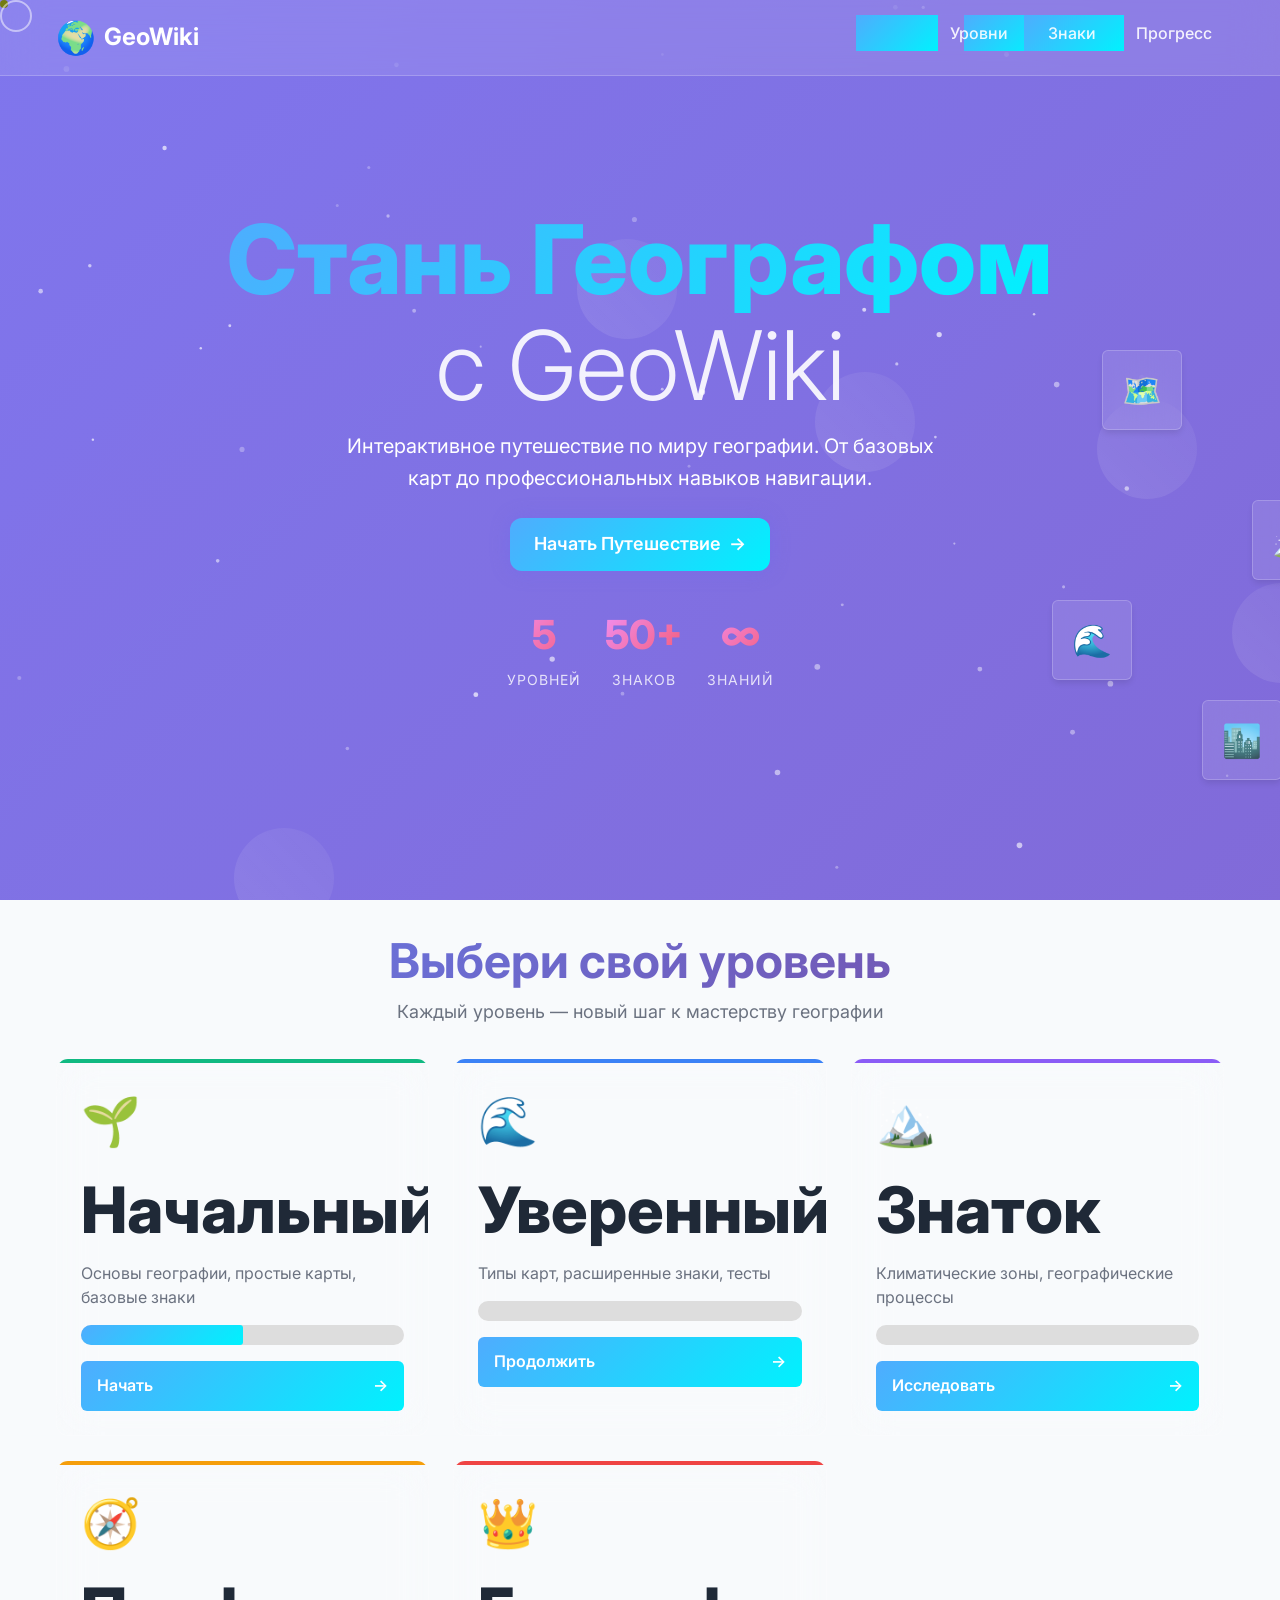
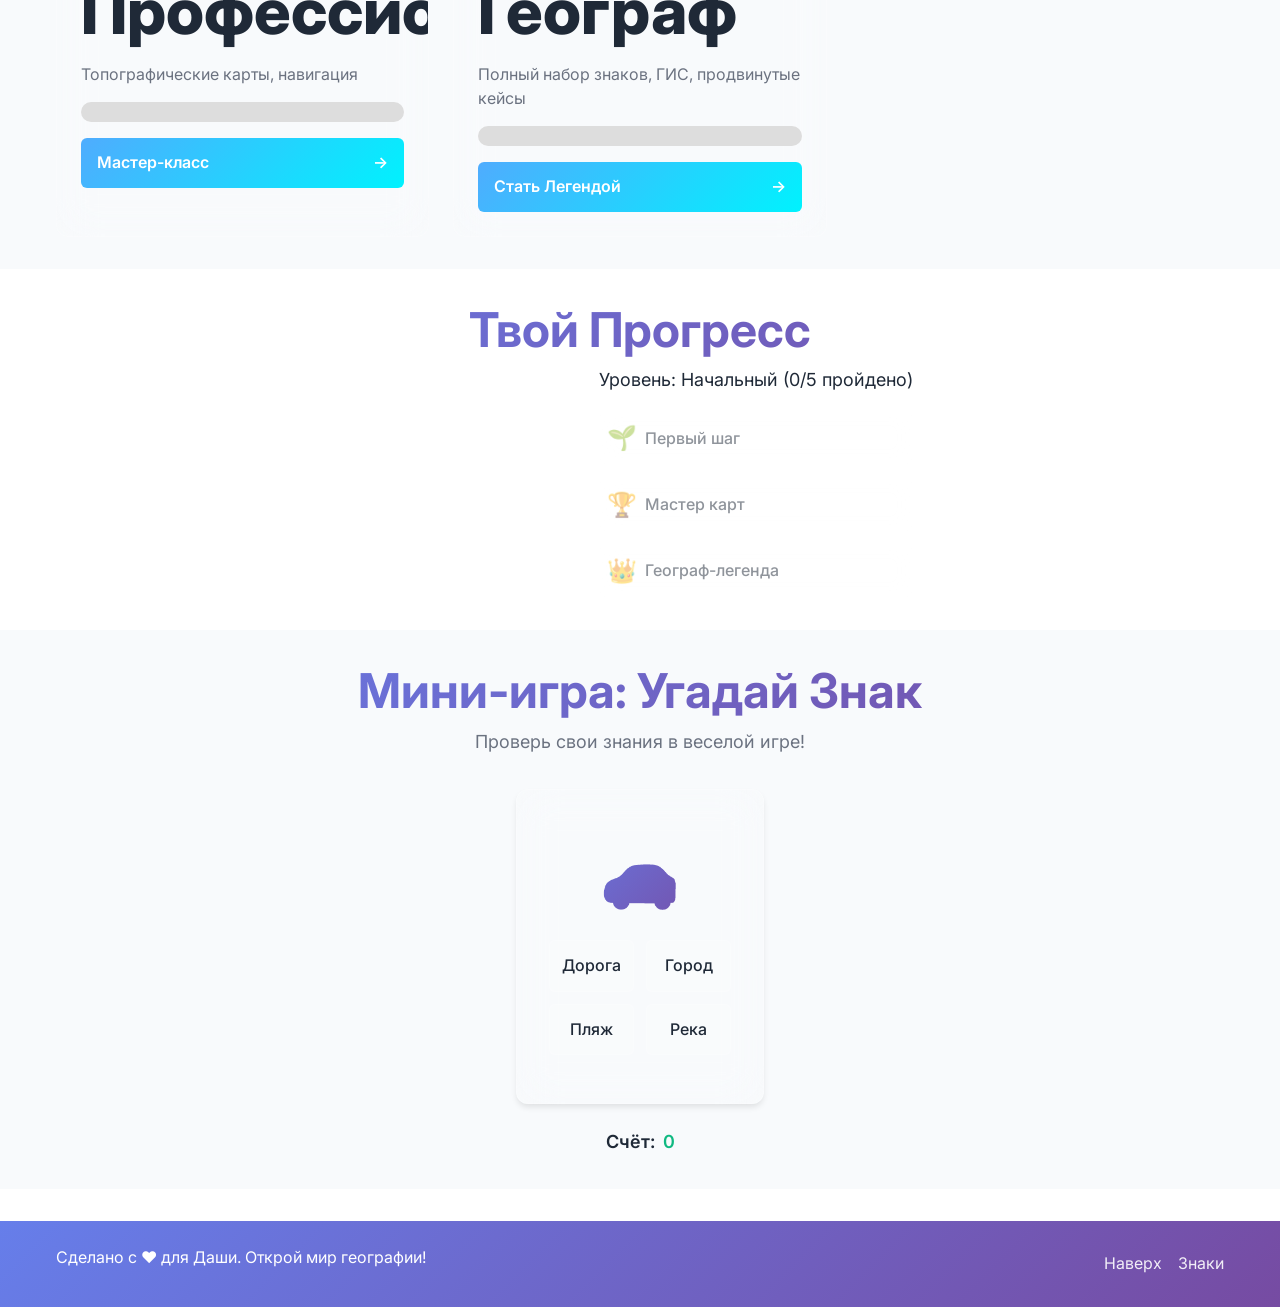
==== index.html @ 3e2e4314 "Fix paths and add design-system.css links for GitHub Pages" ====
<!DOCTYPE html>
<html lang="ru">
<head>
    <meta charset="UTF-8">
    <meta name="viewport" content="width=device-width, initial-scale=1.0">
    <title>GeoWiki - Премиум Образовательный Сайт по Географии</title>
    <meta name="description" content="Интерактивная образовательная платформа по географии с wow-эффектами. Изучайте условные знаки, проходите уровни и играйте в мини-игры.">
    <meta name="keywords" content="география, образование, карты, условные знаки, обучение, интерактив, wow-эффекты">
    <meta name="author" content="GeoWiki Team">
    <meta name="robots" content="index, follow">
    <meta property="og:title" content="GeoWiki - Премиум Образовательный Сайт по Географии">
    <meta property="og:description" content="Интерактивная образовательная платформа по географии с wow-эффектами. Изучайте условные знаки, проходите уровни и играйте в мини-игры.">
    <meta property="og:image" content="https://your-domain.com/preview.jpg">
    <meta property="og:url" content="https://your-domain.com">
    <meta property="og:type" content="website">
    <meta name="twitter:card" content="summary_large_image">
    <meta name="twitter:title" content="GeoWiki - Премиум Образовательный Сайт по Географии">
    <meta name="twitter:description" content="Интерактивная образовательная платформа по географии с wow-эффектами.">
    <meta name="twitter:image" content="https://your-domain.com/preview.jpg">
    <link rel="icon" href="data:image/svg+xml,<svg xmlns='http://www.w3.org/2000/svg' viewBox='0 0 100 100'><text y='.9em' font-size='90'>🌍</text></svg>">
    <link rel="stylesheet" href="css/design-system.css">
    <link rel="stylesheet" href="css/style.css">
    <link href="https://fonts.googleapis.com/css2?family=Inter:wght@300;400;500;600;700;800&display=swap" rel="stylesheet">
</head>
<body>
    <!-- Прелоадер -->
    <div id="preloader">
        <div class="preloader-content">
            <div class="spinner"></div>
            <p>Загрузка GeoWiki...</p>
        </div>
    </div>

    <!-- Custom Cursor -->
    <div class="cursor"></div>
    <div class="cursor-follower"></div>

    <!-- Анимированный фон -->
    <div class="animated-bg"></div>

    <header>
        <nav class="glass-nav">
            <div class="nav-container">
                <div class="logo">
                    <span class="logo-icon">🌍</span>
                    <span class="logo-text">GeoWiki</span>
                </div>
                <ul class="nav-links">
                    <li><a href="#levels" class="nav-link">Уровни</a></li>
                    <li><a href="symbols/index.html" class="nav-link">Знаки</a></li>
                    <li><a href="#progress" class="nav-link">Прогресс</a></li>
                </ul>
            </div>
        </nav>
    </header>

    <main>
        <!-- Hero Section -->
        <section id="hero" class="hero-section">
            <div class="hero-content">
                <h1 class="hero-title">
                    <span class="hero-title-main">Стань Географом</span>
                    <span class="hero-title-sub">с GeoWiki</span>
                </h1>
                <p class="hero-subtitle">Интерактивное путешествие по миру географии. От базовых карт до профессиональных навыков навигации.</p>
                <div class="hero-cta">
                    <a href="#levels" class="cta-button">
                        <span class="cta-text">Начать Путешествие</span>
                        <span class="cta-arrow">→</span>
                    </a>
                </div>
                <div class="hero-stats">
                    <div class="stat">
                        <span class="stat-number">5</span>
                        <span class="stat-label">Уровней</span>
                    </div>
                    <div class="stat">
                        <span class="stat-number">50+</span>
                        <span class="stat-label">Знаков</span>
                    </div>
                    <div class="stat">
                        <span class="stat-number">∞</span>
                        <span class="stat-label">Знаний</span>
                    </div>
                </div>
            </div>
            <div class="hero-visual">
                <div class="floating-elements">
                    <div class="floating-card card-1">🗺️</div>
                    <div class="floating-card card-2">🏔️</div>
                    <div class="floating-card card-3">🌊</div>
                    <div class="floating-card card-4">🏙️</div>
                </div>
            </div>
        </section>

        <!-- Levels Section -->
        <section id="levels" class="levels-section">
            <div class="section-container">
                <h2 class="section-title">Выбери свой уровень</h2>
                <p class="section-subtitle">Каждый уровень — новый шаг к мастерству географии</p>
                <div class="levels-grid">
                    <div class="level-card level-beginner" data-level="beginner">
                        <div class="card-glow"></div>
                        <div class="card-content">
                            <div class="level-icon">🌱</div>
                            <h3 class="level-title">Начальный</h3>
                            <p class="level-desc">Основы географии, простые карты, базовые знаки</p>
                            <div class="level-progress">
                                <div class="progress-bar">
                                    <div class="progress-fill" id="progress-beginner"></div>
                                </div>
                            </div>
                            <a href="levels/beginner.html" class="level-btn">
                                <span>Начать</span>
                                <span class="btn-arrow">→</span>
                            </a>
                        </div>
                    </div>
                    <div class="level-card level-confident" data-level="confident">
                        <div class="card-glow"></div>
                        <div class="card-content">
                            <div class="level-icon">🌊</div>
                            <h3 class="level-title">Уверенный</h3>
                            <p class="level-desc">Типы карт, расширенные знаки, тесты</p>
                            <div class="level-progress">
                                <div class="progress-bar">
                                    <div class="progress-fill" id="progress-confident"></div>
                                </div>
                            </div>
                            <a href="levels/confident.html" class="level-btn">
                                <span>Продолжить</span>
                                <span class="btn-arrow">→</span>
                            </a>
                        </div>
                    </div>
                    <div class="level-card level-expert" data-level="expert">
                        <div class="card-glow"></div>
                        <div class="card-content">
                            <div class="level-icon">🏔️</div>
                            <h3 class="level-title">Знаток</h3>
                            <p class="level-desc">Климатические зоны, географические процессы</p>
                            <div class="level-progress">
                                <div class="progress-bar">
                                    <div class="progress-fill" id="progress-expert"></div>
                                </div>
                            </div>
                            <a href="levels/expert.html" class="level-btn">
                                <span>Исследовать</span>
                                <span class="btn-arrow">→</span>
                            </a>
                        </div>
                    </div>
                    <div class="level-card level-pro" data-level="pro">
                        <div class="card-glow"></div>
                        <div class="card-content">
                            <div class="level-icon">🧭</div>
                            <h3 class="level-title">Профессионал</h3>
                            <p class="level-desc">Топографические карты, навигация</p>
                            <div class="level-progress">
                                <div class="progress-bar">
                                    <div class="progress-fill" id="progress-pro"></div>
                                </div>
                            </div>
                            <a href="levels/professional.html" class="level-btn">
                                <span>Мастер-класс</span>
                                <span class="btn-arrow">→</span>
                            </a>
                        </div>
                    </div>
                    <div class="level-card level-geo" data-level="geo">
                        <div class="card-glow"></div>
                        <div class="card-content">
                            <div class="level-icon">👑</div>
                            <h3 class="level-title">Географ</h3>
                            <p class="level-desc">Полный набор знаков, ГИС, продвинутые кейсы</p>
                            <div class="level-progress">
                                <div class="progress-bar">
                                    <div class="progress-fill" id="progress-geo"></div>
                                </div>
                            </div>
                            <a href="levels/geographer.html" class="level-btn">
                                <span>Стать Легендой</span>
                                <span class="btn-arrow">→</span>
                            </a>
                        </div>
                    </div>
                </div>
            </div>
        </section>

        <!-- Progress Section -->
        <section id="progress" class="progress-section">
            <div class="section-container">
                <h2 class="section-title">Твой Прогресс</h2>
                <div class="progress-container">
                    <div class="progress-circle">
                        <svg class="progress-svg" viewBox="0 0 100 100">
                            <circle class="progress-bg" cx="50" cy="50" r="45"></circle>
                            <circle class="progress-fill-circle" cx="50" cy="50" r="45" id="progressCircle"></circle>
                        </svg>
                        <div class="progress-text">
                            <span class="progress-percent" id="progressPercent">0%</span>
                            <span class="progress-label">Завершено</span>
                        </div>
                    </div>
                    <div class="progress-details">
                        <p id="progressText">Уровень: Начальный (0/5 пройдено)</p>
                        <div class="achievements">
                            <div class="achievement" id="achievement-1">
                                <span class="achievement-icon">🌱</span>
                                <span class="achievement-text">Первый шаг</span>
                            </div>
                            <div class="achievement" id="achievement-2">
                                <span class="achievement-icon">🏆</span>
                                <span class="achievement-text">Мастер карт</span>
                            </div>
                            <div class="achievement" id="achievement-3">
                                <span class="achievement-icon">👑</span>
                                <span class="achievement-text">Географ-легенда</span>
                            </div>
                        </div>
                    </div>
                </div>
            </div>
        </section>

        <!-- Mini Game Section -->
        <section id="mini-game" class="mini-game-section">
            <div class="section-container">
                <h2 class="section-title">Мини-игра: Угадай Знак</h2>
                <p class="section-subtitle">Проверь свои знания в веселой игре!</p>
                <div class="game-container">
                    <div class="game-card">
                        <div class="game-question" id="gameQuestion">?</div>
                        <div class="game-options" id="gameOptions">
                            <!-- Options will be populated by JS -->
                        </div>
                        <button class="game-btn" id="nextQuestion">Следующий вопрос</button>
                    </div>
                    <div class="game-score">
                        <span class="score-label">Счёт:</span>
                        <span class="score-value" id="gameScore">0</span>
                    </div>
                </div>
            </div>
        </section>
    </main>

    <footer class="footer">
        <div class="footer-content">
            <p>Сделано с ❤️ для Даши. Открой мир географии!</p>
            <div class="footer-links">
                <a href="#hero">Наверх</a>
                <a href="symbols/index.html">Знаки</a>
            </div>
        </div>
    </footer>

    <script src="js/app.js"></script>
    <script src="js/main.js"></script>
    <script src="js/progress.js"></script>
    <script src="js/mini-game.js"></script>
</body>
</html>
---- css/design-system.css ----
/* GEOWIKI Design System */
/* Premium Educational Platform */

/* ===== CSS VARIABLES ===== */

/* Colors */
:root {
  /* Primary Palette */
  --primary-color: #6366f1;
  --primary-dark: #4f46e5;
  --primary-light: #8b5cf6;
  --secondary-color: #06b6d4;
  --accent-color: #f59e0b;

  /* Level Colors */
  --beginner-color: #10b981;
  --confident-color: #3b82f6;
  --expert-color: #8b5cf6;
  --pro-color: #f59e0b;
  --geo-color: #ef4444;

  /* Neutral Colors */
  --text-primary: #1f2937;
  --text-secondary: #6b7280;
  --text-light: #9ca3af;
  --bg-primary: #ffffff;
  --bg-secondary: #f8fafc;
  --bg-tertiary: #f1f5f9;

  /* Glass Effect */
  --glass-bg: rgba(255, 255, 255, 0.1);
  --glass-border: rgba(255, 255, 255, 0.2);

  /* Gradients */
  --primary-gradient: linear-gradient(135deg, #667eea 0%, #764ba2 100%);
  --secondary-gradient: linear-gradient(135deg, #f093fb 0%, #f5576c 100%);
  --accent-gradient: linear-gradient(135deg, #4facfe 0%, #00f2fe 100%);

  /* Shadows */
  --shadow-soft: 0 4px 6px -1px rgba(0, 0, 0, 0.1);
  --shadow-medium: 0 10px 15px -3px rgba(0, 0, 0, 0.1);
  --shadow-large: 0 20px 25px -5px rgba(0, 0, 0, 0.1);
  --shadow-glow: 0 0 20px rgba(99, 102, 241, 0.3);

  /* Spacing Scale */
  --spacing-xs: 0.25rem;   /* 4px */
  --spacing-sm: 0.5rem;    /* 8px */
  --spacing-md: 0.75rem;   /* 12px */
  --spacing-lg: 1rem;      /* 16px */
  --spacing-xl: 1.5rem;    /* 24px */
  --spacing-2xl: 2rem;     /* 32px */
  --spacing-3xl: 3rem;     /* 48px */
  --spacing-4xl: 4rem;     /* 64px */

  /* Border Radius */
  --border-radius: 0.375rem;   /* 6px */
  --border-radius-lg: 0.75rem; /* 12px */
  --border-radius-xl: 1rem;    /* 16px */
  --border-radius-2xl: 1.5rem; /* 24px */

  /* Typography */
  --font-family-primary: 'Inter', -apple-system, BlinkMacSystemFont, 'Segoe UI', Roboto, sans-serif;
  --font-family-heading: 'Inter', -apple-system, BlinkMacSystemFont, 'Segoe UI', Roboto, sans-serif;

  /* Font Sizes */
  --text-xs: 0.75rem;     /* 12px */
  --text-sm: 0.875rem;    /* 14px */
  --text-base: 1rem;      /* 16px */
  --text-lg: 1.125rem;    /* 18px */
  --text-xl: 1.25rem;     /* 20px */
  --text-2xl: 1.5rem;     /* 24px */
  --text-3xl: 1.875rem;   /* 30px */
  --text-4xl: 2.25rem;    /* 36px */
  --text-5xl: 3rem;       /* 48px */
  --text-6xl: 3.75rem;    /* 60px */
  --text-7xl: 4.5rem;     /* 72px */

  /* Font Weights */
  --font-light: 300;
  --font-normal: 400;
  --font-medium: 500;
  --font-semibold: 600;
  --font-bold: 700;
  --font-extrabold: 800;

  /* Transitions */
  --transition: all 0.3s cubic-bezier(0.4, 0, 0.2, 1);
  --transition-fast: all 0.15s cubic-bezier(0.4, 0, 0.2, 1);
  --transition-slow: all 0.5s cubic-bezier(0.4, 0, 0.2, 1);

  /* Z-index Scale */
  --z-dropdown: 1000;
  --z-sticky: 1020;
  --z-fixed: 1030;
  --z-modal-backdrop: 1040;
  --z-modal: 1050;
  --z-popover: 1060;
  --z-tooltip: 1070;
}

/* ===== BASE STYLES ===== */

* {
  box-sizing: border-box;
  margin: 0;
  padding: 0;
}

html {
  scroll-behavior: smooth;
}

body {
  font-family: var(--font-family-primary);
  font-size: var(--text-base);
  line-height: 1.6;
  color: var(--text-primary);
  background: var(--bg-primary);
  -webkit-font-smoothing: antialiased;
  -moz-osx-font-smoothing: grayscale;
}

/* ===== TYPOGRAPHY ===== */

h1, h2, h3, h4, h5, h6 {
  font-family: var(--font-family-heading);
  font-weight: var(--font-bold);
  line-height: 1.2;
  margin-bottom: var(--spacing-md);
}

h1 { font-size: var(--text-5xl); }
h2 { font-size: var(--text-4xl); }
h3 { font-size: var(--text-3xl); }
h4 { font-size: var(--text-2xl); }
h5 { font-size: var(--text-xl); }
h6 { font-size: var(--text-lg); }

p {
  margin-bottom: var(--spacing-md);
}

a {
  color: var(--primary-color);
  text-decoration: none;
  transition: var(--transition);
}

a:hover {
  color: var(--primary-dark);
}

/* ===== UTILITY CLASSES ===== */

/* Spacing */
.m-0 { margin: 0; }
.mt-xs { margin-top: var(--spacing-xs); }
.mt-sm { margin-top: var(--spacing-sm); }
.mt-md { margin-top: var(--spacing-md); }
.mt-lg { margin-top: var(--spacing-lg); }
.mt-xl { margin-top: var(--spacing-xl); }
.mt-2xl { margin-top: var(--spacing-2xl); }

.mb-xs { margin-bottom: var(--spacing-xs); }
.mb-sm { margin-bottom: var(--spacing-sm); }
.mb-md { margin-bottom: var(--spacing-md); }
.mb-lg { margin-bottom: var(--spacing-lg); }
.mb-xl { margin-bottom: var(--spacing-xl); }
.mb-2xl { margin-bottom: var(--spacing-2xl); }

.p-xs { padding: var(--spacing-xs); }
.p-sm { padding: var(--spacing-sm); }
.p-md { padding: var(--spacing-md); }
.p-lg { padding: var(--spacing-lg); }
.p-xl { padding: var(--spacing-xl); }
.p-2xl { padding: var(--spacing-2xl); }

/* Text Colors */
.text-primary { color: var(--text-primary); }
.text-secondary { color: var(--text-secondary); }
.text-light { color: var(--text-light); }
.text-white { color: white; }

/* Background Colors */
.bg-primary { background: var(--bg-primary); }
.bg-secondary { background: var(--bg-secondary); }
.bg-tertiary { background: var(--bg-tertiary); }

/* Flex Utilities */
.flex { display: flex; }
.flex-col { flex-direction: column; }
.items-center { align-items: center; }
.justify-center { justify-content: center; }
.justify-between { justify-content: space-between; }
.gap-xs { gap: var(--spacing-xs); }
.gap-sm { gap: var(--spacing-sm); }
.gap-md { gap: var(--spacing-md); }
.gap-lg { gap: var(--spacing-lg); }
.gap-xl { gap: var(--spacing-xl); }

/* Grid Utilities */
.grid { display: grid; }
.grid-cols-1 { grid-template-columns: repeat(1, minmax(0, 1fr)); }
.grid-cols-2 { grid-template-columns: repeat(2, minmax(0, 1fr)); }
.grid-cols-3 { grid-template-columns: repeat(3, minmax(0, 1fr)); }
.grid-cols-4 { grid-template-columns: repeat(4, minmax(0, 1fr)); }

/* Border Radius */
.rounded { border-radius: var(--border-radius); }
.rounded-lg { border-radius: var(--border-radius-lg); }
.rounded-xl { border-radius: var(--border-radius-xl); }
.rounded-2xl { border-radius: var(--border-radius-2xl); }

/* Shadows */
.shadow-soft { box-shadow: var(--shadow-soft); }
.shadow-medium { box-shadow: var(--shadow-medium); }
.shadow-large { box-shadow: var(--shadow-large); }
.shadow-glow { box-shadow: var(--shadow-glow); }

/* Transitions */
.transition { transition: var(--transition); }
.transition-fast { transition: var(--transition-fast); }
.transition-slow { transition: var(--transition-slow); }

/* ===== RESPONSIVE DESIGN ===== */

@media (max-width: 768px) {
  :root {
    --text-5xl: 2.5rem;
    --text-4xl: 2rem;
    --text-3xl: 1.75rem;
    --text-2xl: 1.5rem;
  }

  .grid-cols-2,
  .grid-cols-3,
  .grid-cols-4 {
    grid-template-columns: 1fr;
  }
}

@media (max-width: 480px) {
  :root {
    --spacing-xl: 1.25rem;
    --spacing-2xl: 1.5rem;
    --spacing-3xl: 2rem;
  }
}
---- css/style.css ----
/* Import Design System */
@import url('design-system.css');

/* GEOWIKI Specific Styles */
/* Premium Educational Platform */

body {
    overflow-x: hidden;
    cursor: none;
}

/* Preloader */
#preloader {
    position: fixed;
    top: 0;
    left: 0;
    width: 100%;
    height: 100%;
    background: var(--primary-gradient);
    display: flex;
    justify-content: center;
    align-items: center;
    z-index: 9999;
    transition: opacity 0.5s ease, visibility 0.5s ease;
}

#preloader.hidden {
    opacity: 0;
    visibility: hidden;
}

.preloader-content {
    text-align: center;
    color: white;
}

.spinner {
    width: 60px;
    height: 60px;
    border: 4px solid rgba(255, 255, 255, 0.3);
    border-top: 4px solid white;
    border-radius: 50%;
    animation: spin 1s linear infinite;
    margin: 0 auto var(--spacing-md);
}

@keyframes spin {
    0% { transform: rotate(0deg); }
    100% { transform: rotate(360deg); }
}

/* Custom Cursor */
.cursor,
.cursor-follower {
    position: fixed;
    pointer-events: none;
    z-index: 9998;
    border-radius: 50%;
    transition: transform 0.1s ease;
}

.cursor {
    width: 8px;
    height: 8px;
    background: white;
    mix-blend-mode: difference;
}

.cursor-follower {
    width: 32px;
    height: 32px;
    border: 2px solid rgba(255, 255, 255, 0.5);
    background: transparent;
}

/* Animated Background */
.animated-bg {
    position: fixed;
    top: 0;
    left: 0;
    width: 100%;
    height: 100%;
    background: var(--primary-gradient);
    background-size: 400% 400%;
    animation: gradientShift 15s ease infinite;
    z-index: -1;
}

@keyframes gradientShift {
    0% { background-position: 0% 50%; }
    50% { background-position: 100% 50%; }
    100% { background-position: 0% 50%; }
}

/* Navigation */
header {
    position: fixed;
    top: 0;
    left: 0;
    width: 100%;
    z-index: 100;
    backdrop-filter: blur(20px);
    background: var(--glass-bg);
    border-bottom: 1px solid var(--glass-border);
}

.glass-nav {
    padding: var(--spacing-md) 0;
}

.nav-container {
    max-width: 1200px;
    margin: 0 auto;
    padding: 0 var(--spacing-lg);
    display: flex;
    justify-content: space-between;
    align-items: center;
}

.logo {
    display: flex;
    align-items: center;
    gap: var(--spacing-sm);
    font-size: 1.5rem;
    font-weight: 700;
    color: white;
}

.logo-icon {
    font-size: 2rem;
    animation: float 3s ease-in-out infinite;
}

@keyframes float {
    0%, 100% { transform: translateY(0); }
    50% { transform: translateY(-5px); }
}

.nav-links {
    display: flex;
    list-style: none;
    gap: var(--spacing-lg);
}

.nav-link {
    color: rgba(255, 255, 255, 0.9);
    text-decoration: none;
    font-weight: 500;
    padding: var(--spacing-sm) var(--spacing-md);
    border-radius: var(--border-radius);
    transition: var(--transition);
    position: relative;
    overflow: hidden;
}

.nav-link::before {
    content: '';
    position: absolute;
    top: 0;
    left: -100%;
    width: 100%;
    height: 100%;
    background: var(--accent-gradient);
    transition: left 0.3s ease;
    z-index: -1;
}

.nav-link:hover::before {
    left: 0;
}

.nav-link:hover {
    color: white;
    transform: translateY(-2px);
}

/* Hero Section */
.hero-section {
    min-height: 100vh;
    display: flex;
    align-items: center;
    position: relative;
    overflow: hidden;
}

.hero-content {
    max-width: 1200px;
    margin: 0 auto;
    padding: 0 var(--spacing-lg);
    text-align: center;
    color: white;
    z-index: 2;
    animation: fadeInUp 1s ease-out;
}

@keyframes fadeInUp {
    from {
        opacity: 0;
        transform: translateY(30px);
    }
    to {
        opacity: 1;
        transform: translateY(0);
    }
}

.hero-title {
    font-size: clamp(3rem, 8vw, 6rem);
    font-weight: 800;
    margin-bottom: var(--spacing-md);
    line-height: 1.1;
}

.hero-title-main {
    display: block;
    background: var(--accent-gradient);
    -webkit-background-clip: text;
    -webkit-text-fill-color: transparent;
    background-clip: text;
}

.hero-title-sub {
    display: block;
    font-weight: 300;
    opacity: 0.9;
}

.hero-subtitle {
    font-size: 1.25rem;
    max-width: 600px;
    margin: 0 auto var(--spacing-xl);
    opacity: 0.9;
    line-height: 1.6;
}

.hero-cta {
    margin-bottom: var(--spacing-2xl);
}

.cta-button {
    display: inline-flex;
    align-items: center;
    gap: var(--spacing-sm);
    background: var(--accent-gradient);
    color: white;
    padding: var(--spacing-md) var(--spacing-xl);
    border-radius: var(--border-radius-lg);
    text-decoration: none;
    font-weight: 600;
    font-size: 1.125rem;
    transition: var(--transition);
    box-shadow: var(--shadow-glow);
    position: relative;
    overflow: hidden;
}

.cta-button::before {
    content: '';
    position: absolute;
    top: 0;
    left: -100%;
    width: 100%;
    height: 100%;
    background: linear-gradient(90deg, transparent, rgba(255, 255, 255, 0.2), transparent);
    transition: left 0.5s ease;
}

.cta-button:hover::before {
    left: 100%;
}

.cta-button:hover {
    transform: translateY(-3px);
    box-shadow: 0 0 40px rgba(255, 255, 255, 0.4);
}

.cta-arrow {
    transition: transform 0.3s ease;
}

.cta-button:hover .cta-arrow {
    transform: translateX(5px);
}

.hero-stats {
    display: flex;
    justify-content: center;
    gap: var(--spacing-xl);
    flex-wrap: wrap;
}

.stat {
    text-align: center;
}

.stat-number {
    display: block;
    font-size: 2.5rem;
    font-weight: 800;
    background: var(--secondary-gradient);
    -webkit-background-clip: text;
    -webkit-text-fill-color: transparent;
    background-clip: text;
}

.stat-label {
    font-size: 0.875rem;
    opacity: 0.8;
    text-transform: uppercase;
    letter-spacing: 1px;
}

.hero-visual {
    position: absolute;
    top: 50%;
    right: 10%;
    transform: translateY(-50%);
    z-index: 1;
}

.floating-elements {
    position: relative;
}

.floating-card {
    position: absolute;
    width: 80px;
    height: 80px;
    background: var(--glass-bg);
    backdrop-filter: blur(20px);
    border: 1px solid var(--glass-border);
    border-radius: var(--border-radius);
    display: flex;
    align-items: center;
    justify-content: center;
    font-size: 2rem;
    box-shadow: var(--shadow-soft);
    animation: floatCards 6s ease-in-out infinite;
}

.floating-card:nth-child(1) {
    top: -100px;
    left: -50px;
    animation-delay: 0s;
}

.floating-card:nth-child(2) {
    top: 50px;
    left: 100px;
    animation-delay: 1.5s;
}

.floating-card:nth-child(3) {
    top: 150px;
    left: -100px;
    animation-delay: 3s;
}

.floating-card:nth-child(4) {
    top: 250px;
    left: 50px;
    animation-delay: 4.5s;
}

@keyframes floatCards {
    0%, 100% {
        transform: translateY(0) rotate(0deg);
    }
    50% {
        transform: translateY(-20px) rotate(5deg);
    }
}

/* Levels Section */
.levels-section {
    padding: var(--spacing-2xl) 0;
    background: var(--bg-secondary);
}

.section-container {
    max-width: 1200px;
    margin: 0 auto;
    padding: 0 var(--spacing-lg);
}

.section-title {
    font-size: clamp(2rem, 4vw, 3rem);
    font-weight: 700;
    text-align: center;
    margin-bottom: var(--spacing-sm);
    background: var(--primary-gradient);
    -webkit-background-clip: text;
    -webkit-text-fill-color: transparent;
    background-clip: text;
}

.section-subtitle {
    text-align: center;
    color: var(--text-secondary);
    font-size: 1.125rem;
    margin-bottom: var(--spacing-2xl);
}

.levels-grid {
    display: grid;
    grid-template-columns: repeat(auto-fit, minmax(300px, 1fr));
    gap: var(--spacing-xl);
}

.level-card {
    background: var(--glass-bg);
    backdrop-filter: blur(20px);
    border: 1px solid var(--glass-border);
    border-radius: var(--border-radius-lg);
    padding: var(--spacing-xl);
    position: relative;
    overflow: hidden;
    transition: var(--transition);
    cursor: pointer;
}

.level-card:hover {
    transform: translateY(-10px);
    box-shadow: 0 20px 60px rgba(0, 0, 0, 0.15);
}

.card-glow {
    position: absolute;
    top: 0;
    left: 0;
    width: 100%;
    height: 4px;
    background: var(--beginner-color);
    transition: var(--transition);
}

.level-beginner .card-glow { background: var(--beginner-color); }
.level-confident .card-glow { background: var(--confident-color); }
.level-expert .card-glow { background: var(--expert-color); }
.level-pro .card-glow { background: var(--pro-color); }
.level-geo .card-glow { background: var(--geo-color); }

.card-content {
    position: relative;
    z-index: 2;
}

.level-icon {
    font-size: 3rem;
    margin-bottom: var(--spacing-md);
    display: block;
}

.level-title {
    font-size: 1.5rem;
    font-weight: 600;
    margin-bottom: var(--spacing-sm);
}

.level-desc {
    color: var(--text-secondary);
    margin-bottom: var(--spacing-lg);
    line-height: 1.5;
}

.level-progress {
    margin-bottom: var(--spacing-lg);
}

.progress-bar {
    width: 100%;
    height: 6px;
    background: rgba(255, 255, 255, 0.2);
    border-radius: 3px;
    overflow: hidden;
}

.progress-fill {
    height: 100%;
    background: var(--accent-gradient);
    border-radius: 3px;
    width: 0%;
    transition: width 0.5s ease;
}

.level-btn {
    display: inline-flex;
    align-items: center;
    justify-content: space-between;
    width: 100%;
    padding: var(--spacing-md) var(--spacing-lg);
    background: var(--accent-gradient);
    color: white;
    text-decoration: none;
    border-radius: var(--border-radius);
    font-weight: 600;
    transition: var(--transition);
    position: relative;
    overflow: hidden;
}

.level-btn::before {
    content: '';
    position: absolute;
    top: 0;
    left: -100%;
    width: 100%;
    height: 100%;
    background: linear-gradient(90deg, transparent, rgba(255, 255, 255, 0.2), transparent);
    transition: left 0.5s ease;
}

.level-btn:hover::before {
    left: 100%;
}

.level-btn:hover {
    transform: translateY(-2px);
    box-shadow: var(--shadow-glow);
}

.btn-arrow {
    transition: transform 0.3s ease;
}

.level-btn:hover .btn-arrow {
    transform: translateX(5px);
}

/* Progress Section */
.progress-section {
    padding: var(--spacing-2xl) 0;
    background: var(--bg-primary);
}

.progress-container {
    display: flex;
    align-items: center;
    justify-content: center;
    gap: var(--spacing-2xl);
    flex-wrap: wrap;
}

.progress-circle {
    position: relative;
    width: 200px;
    height: 200px;
}

.progress-svg {
    width: 100%;
    height: 100%;
    transform: rotate(-90deg);
}

.progress-bg {
    fill: none;
    stroke: rgba(255, 255, 255, 0.2);
    stroke-width: 8;
}

.progress-fill-circle {
    fill: none;
    stroke: url(#gradient);
    stroke-width: 8;
    stroke-linecap: round;
    stroke-dasharray: 283;
    stroke-dashoffset: 283;
    transition: stroke-dashoffset 1s ease;
}

.progress-text {
    position: absolute;
    top: 50%;
    left: 50%;
    transform: translate(-50%, -50%);
    text-align: center;
    color: white;
}

.progress-percent {
    display: block;
    font-size: 2rem;
    font-weight: 700;
}

.progress-label {
    font-size: 0.875rem;
    opacity: 0.8;
}

.progress-details {
    max-width: 400px;
}

#progressText {
    font-size: 1.125rem;
    margin-bottom: var(--spacing-lg);
    color: var(--text-primary);
}

.achievements {
    display: flex;
    flex-direction: column;
    gap: var(--spacing-md);
}

.achievement {
    display: flex;
    align-items: center;
    gap: var(--spacing-sm);
    padding: var(--spacing-sm);
    background: var(--glass-bg);
    backdrop-filter: blur(10px);
    border-radius: var(--border-radius);
    opacity: 0.5;
    transition: var(--transition);
}

.achievement.unlocked {
    opacity: 1;
    background: var(--accent-gradient);
    color: white;
}

.achievement-icon {
    font-size: 1.5rem;
}

.achievement-text {
    font-weight: 500;
}

/* Mini Game Section */
.mini-game-section {
    padding: var(--spacing-2xl) 0;
    background: var(--bg-secondary);
}

.game-container {
    display: flex;
    flex-direction: column;
    align-items: center;
    gap: var(--spacing-xl);
}

.game-card {
    background: var(--glass-bg);
    backdrop-filter: blur(20px);
    border: 1px solid var(--glass-border);
    border-radius: var(--border-radius-lg);
    padding: var(--spacing-2xl);
    text-align: center;
    box-shadow: var(--shadow-soft);
}

.game-question {
    font-size: 4rem;
    margin-bottom: var(--spacing-lg);
    background: var(--primary-gradient);
    -webkit-background-clip: text;
    -webkit-text-fill-color: transparent;
    background-clip: text;
}

.game-options {
    display: grid;
    grid-template-columns: repeat(2, 1fr);
    gap: var(--spacing-md);
    margin-bottom: var(--spacing-lg);
}

.game-option {
    padding: var(--spacing-md);
    background: rgba(255, 255, 255, 0.1);
    border: 1px solid var(--glass-border);
    border-radius: var(--border-radius);
    cursor: pointer;
    transition: var(--transition);
    font-weight: 500;
}

.game-option:hover {
    background: var(--accent-gradient);
    color: white;
    transform: translateY(-2px);
}

.game-btn {
    padding: var(--spacing-md) var(--spacing-xl);
    background: var(--accent-gradient);
    color: white;
    border: none;
    border-radius: var(--border-radius);
    font-weight: 600;
    cursor: pointer;
    transition: var(--transition);
}

.game-btn:hover {
    transform: translateY(-2px);
    box-shadow: var(--shadow-glow);
}

.game-score {
    display: flex;
    align-items: center;
    gap: var(--spacing-sm);
    font-size: 1.125rem;
    font-weight: 600;
    color: var(--text-primary);
}

.score-value {
    color: var(--beginner-color);
}

/* Footer */
.footer {
    background: var(--primary-gradient);
    color: white;
    padding: var(--spacing-xl) 0;
}

.footer-content {
    max-width: 1200px;
    margin: 0 auto;
    padding: 0 var(--spacing-lg);
    display: flex;
    justify-content: space-between;
    align-items: center;
    flex-wrap: wrap;
    gap: var(--spacing-md);
}

.footer-links {
    display: flex;
    gap: var(--spacing-lg);
}

.footer-links a {
    color: rgba(255, 255, 255, 0.9);
    text-decoration: none;
    transition: var(--transition);
}

.footer-links a:hover {
    color: white;
    transform: translateY(-2px);
}

/* Scroll Reveal Animation */
.reveal {
    opacity: 0;
    transform: translateY(30px);
    transition: all 0.6s ease;
}

.reveal.visible {
    opacity: 1;
    transform: translateY(0);
}

/* Level Pages Styles */
.level-hero {
    min-height: 60vh;
    background: var(--primary-gradient);
    display: flex;
    align-items: center;
    position: relative;
    overflow: hidden;
}

.level-hero::before {
    content: '';
    position: absolute;
    top: 0;
    left: 0;
    right: 0;
    bottom: 0;
    background: url('data:image/svg+xml,<svg xmlns="http://www.w3.org/2000/svg" viewBox="0 0 100 100"><defs><pattern id="grain" width="100" height="100" patternUnits="userSpaceOnUse"><circle cx="25" cy="25" r="1" fill="rgba(255,255,255,0.1)"/><circle cx="75" cy="75" r="1" fill="rgba(255,255,255,0.1)"/><circle cx="50" cy="10" r="0.5" fill="rgba(255,255,255,0.05)"/></pattern></defs><rect width="100" height="100" fill="url(%23grain)"/></svg>');
    opacity: 0.1;
}

.level-hero-content {
    max-width: 1200px;
    margin: 0 auto;
    padding: 0 var(--spacing-lg);
    text-align: center;
    color: white;
    position: relative;
    z-index: 2;
}

.level-badge {
    display: inline-flex;
    align-items: center;
    gap: var(--spacing-sm);
    background: rgba(255, 255, 255, 0.2);
    backdrop-filter: blur(10px);
    padding: var(--spacing-sm) var(--spacing-lg);
    border-radius: var(--border-radius-lg);
    margin-bottom: var(--spacing-lg);
}

.level-icon-large {
    font-size: 2rem;
}

.level-name {
    font-weight: 600;
    text-transform: uppercase;
    letter-spacing: 1px;
}

.level-title {
    font-size: clamp(2.5rem, 6vw, 4rem);
    font-weight: 800;
    margin-bottom: var(--spacing-md);
}

.level-description {
    font-size: 1.25rem;
    max-width: 600px;
    margin: 0 auto var(--spacing-2xl);
    opacity: 0.9;
}

.level-progress-indicator {
    display: flex;
    align-items: center;
    justify-content: center;
    gap: var(--spacing-md);
    flex-wrap: wrap;
}

.progress-step {
    display: flex;
    flex-direction: column;
    align-items: center;
    gap: var(--spacing-xs);
    opacity: 0.6;
    transition: var(--transition);
}

.progress-step.active {
    opacity: 1;
}

.step-number {
    width: 40px;
    height: 40px;
    background: rgba(255, 255, 255, 0.2);
    border-radius: 50%;
    display: flex;
    align-items: center;
    justify-content: center;
    font-weight: 700;
    backdrop-filter: blur(10px);
}

.progress-step.active .step-number {
    background: white;
    color: var(--text-primary);
}

.step-label {
    font-size: 0.875rem;
    font-weight: 500;
}

.progress-connector {
    width: 60px;
    height: 2px;
    background: rgba(255, 255, 255, 0.3);
}

/* Theory Section */
.theory-section {
    padding: var(--spacing-2xl) 0;
    background: var(--bg-secondary);
}

.theory-grid {
    display: grid;
    grid-template-columns: repeat(auto-fit, minmax(300px, 1fr));
    gap: var(--spacing-xl);
    margin-bottom: var(--spacing-2xl);
}

.theory-card {
    background: var(--glass-bg);
    backdrop-filter: blur(20px);
    border: 1px solid var(--glass-border);
    border-radius: var(--border-radius-lg);
    padding: var(--spacing-xl);
    text-align: center;
    transition: var(--transition);
}

.theory-card:hover {
    transform: translateY(-5px);
    box-shadow: var(--shadow-soft);
}

.card-icon {
    font-size: 3rem;
    margin-bottom: var(--spacing-md);
}

.theory-card h3 {
    font-size: 1.25rem;
    font-weight: 600;
    margin-bottom: var(--spacing-md);
}

.theory-card p {
    color: var(--text-secondary);
    line-height: 1.6;
}

.symbols-showcase {
    background: var(--glass-bg);
    backdrop-filter: blur(20px);
    border: 1px solid var(--glass-border);
    border-radius: var(--border-radius-lg);
    padding: var(--spacing-2xl);
}

.symbols-title {
    font-size: 1.5rem;
    font-weight: 700;
    text-align: center;
    margin-bottom: var(--spacing-xl);
    background: var(--primary-gradient);
    -webkit-background-clip: text;
    -webkit-text-fill-color: transparent;
    background-clip: text;
}

.symbols-grid {
    display: grid;
    grid-template-columns: repeat(auto-fit, minmax(250px, 1fr));
    gap: var(--spacing-lg);
}

.symbol-card {
    background: rgba(255, 255, 255, 0.1);
    border-radius: var(--border-radius);
    padding: var(--spacing-lg);
    text-align: center;
    transition: var(--transition);
}

.symbol-card:hover {
    background: rgba(255, 255, 255, 0.2);
    transform: translateY(-3px);
}

.symbol-emoji {
    font-size: 2.5rem;
    margin-bottom: var(--spacing-sm);
}

.symbol-card h4 {
    font-weight: 600;
    margin-bottom: var(--spacing-xs);
}

.symbol-card p {
    font-size: 0.875rem;
    color: var(--text-secondary);
}

/* Practice Section */
.practice-section {
    padding: var(--spacing-2xl) 0;
    background: var(--bg-primary);
}

.quiz-container {
    background: var(--glass-bg);
    backdrop-filter: blur(20px);
    border: 1px solid var(--glass-border);
    border-radius: var(--border-radius-lg);
    padding: var(--spacing-2xl);
    max-width: 800px;
    margin: 0 auto;
}

.quiz-progress {
    display: flex;
    align-items: center;
    justify-content: space-between;
    margin-bottom: var(--spacing-xl);
}

.quiz-progress .progress-bar {
    flex: 1;
    margin-right: var(--spacing-md);
}

.question-card {
    display: none;
}

.question-card.active {
    display: block;
}

.question-header {
    display: flex;
    align-items: center;
    gap: var(--spacing-md);
    margin-bottom: var(--spacing-lg);
}

.question-number {
    width: 40px;
    height: 40px;
    background: var(--primary-gradient);
    color: white;
    border-radius: 50%;
    display: flex;
    align-items: center;
    justify-content: center;
    font-weight: 700;
    font-size: 1.125rem;
}

.question-header h3 {
    font-size: 1.25rem;
    font-weight: 600;
    margin: 0;
}

.question-options {
    display: flex;
    flex-direction: column;
    gap: var(--spacing-md);
}

.option {
    display: flex;
    align-items: center;
    gap: var(--spacing-md);
    padding: var(--spacing-md);
    background: rgba(255, 255, 255, 0.1);
    border-radius: var(--border-radius);
    cursor: pointer;
    transition: var(--transition);
    border: 2px solid transparent;
}

.option:hover {
    background: rgba(255, 255, 255, 0.2);
}

.option input[type="radio"] {
    display: none;
}

.option input[type="radio"]:checked + .option-text {
    color: var(--beginner-color);
    font-weight: 600;
}

.option input[type="radio"]:checked ~ .option::before {
    content: '✓';
    position: absolute;
    right: var(--spacing-md);
    color: var(--beginner-color);
    font-weight: bold;
}

.option-text {
    flex: 1;
    transition: var(--transition);
}

.quiz-navigation {
    display: flex;
    justify-content: space-between;
    align-items: center;
    margin-top: var(--spacing-xl);
    padding-top: var(--spacing-lg);
    border-top: 1px solid var(--glass-border);
}

.nav-btn {
    display: flex;
    align-items: center;
    gap: var(--spacing-sm);
    padding: var(--spacing-md) var(--spacing-lg);
    background: rgba(255, 255, 255, 0.1);
    border: 1px solid var(--glass-border);
    border-radius: var(--border-radius);
    color: white;
    cursor: pointer;
    transition: var(--transition);
    font-weight: 500;
}

.nav-btn:hover:not(:disabled) {
    background: var(--accent-gradient);
    transform: translateY(-2px);
}

.nav-btn:disabled {
    opacity: 0.5;
    cursor: not-allowed;
}

.nav-btn.primary {
    background: var(--accent-gradient);
}

.results-container {
    text-align: center;
}

.results-card {
    background: rgba(255, 255, 255, 0.1);
    border-radius: var(--border-radius-lg);
    padding: var(--spacing-2xl);
    backdrop-filter: blur(10px);
}

.results-header {
    margin-bottom: var(--spacing-lg);
}

.results-header h3 {
    font-size: 1.5rem;
    font-weight: 700;
    margin-bottom: var(--spacing-md);
}

.results-score {
    display: flex;
    align-items: baseline;
    justify-content: center;
    gap: var(--spacing-xs);
    font-size: 3rem;
    font-weight: 800;
    color: var(--beginner-color);
}

.score-number {
    background: var(--primary-gradient);
    -webkit-background-clip: text;
    -webkit-text-fill-color: transparent;
    background-clip: text;
}

.results-message {
    margin-bottom: var(--spacing-xl);
    font-size: 1.125rem;
    color: var(--text-secondary);
}

.results-actions {
    display: flex;
    gap: var(--spacing-md);
    justify-content: center;
    flex-wrap: wrap;
}

.action-btn {
    padding: var(--spacing-md) var(--spacing-xl);
    border: none;
    border-radius: var(--border-radius);
    font-weight: 600;
    cursor: pointer;
    transition: var(--transition);
}

.action-btn.secondary {
    background: rgba(255, 255, 255, 0.2);
    color: white;
}

.action-btn.secondary:hover {
    background: rgba(255, 255, 255, 0.3);
}

.action-btn.primary {
    background: var(--accent-gradient);
    color: white;
}

.action-btn.primary:hover {
    transform: translateY(-2px);
    box-shadow: var(--shadow-glow);
}
.level-3 { border-left-color: #FF9800; }
.level-4 { border-left-color: #9C27B0; }
.level-5 { border-left-color: #F44336; }

.btn {
    display: inline-block;
    background-color: #4CAF50;
    color: white;
    padding: 0.5rem 1rem;
    text-decoration: none;
    border-radius: 5px;
    transition: background-color 0.3s;
}

.btn:hover {
    background-color: #388E3C;
}

.symbols-grid {
    display: grid;
    grid-template-columns: repeat(auto-fit, minmax(300px, 1fr));
    gap: 1rem;
}

.symbol-category {
    background-color: #f9f9f9;
    padding: 1rem;
    border-radius: 8px;
}

.symbol-category h3 {
    color: #4CAF50;
    margin-top: 0;
}

ul {
    list-style: none;
    padding: 0;
}

ul li {
    margin-bottom: 0.5rem;
}

.progress-bar {
    background-color: #ddd;
    border-radius: 10px;
    height: 20px;
    overflow: hidden;
    margin: 1rem 0;
}

.progress-fill {
    background-color: #4CAF50;
    height: 100%;
    text-align: center;
    color: white;
    line-height: 20px;
    font-weight: bold;
}

footer {
    background-color: #4CAF50;
    color: white;
    text-align: center;
    padding: 1rem;
    margin-top: 2rem;
}

/* Адаптивность */
@media (max-width: 768px) {
    nav ul {
        flex-direction: column;
    }
    nav li {
        margin: 0.5rem 0;
    }
    .levels, .symbols-grid {
        grid-template-columns: 1fr;
    }
}

/* Модальное окно */
.modal {
    display: none;
    position: fixed;
    z-index: 1000;
    left: 0;
    top: 0;
    width: 100%;
    height: 100%;
    background-color: rgba(0, 0, 0, 0.5);
    opacity: 0;
    transition: opacity 0.3s ease;
}

.modal.show {
    opacity: 1;
}

.modal-content {
    background-color: white;
    margin: 15% auto;
    padding: 2rem;
    border-radius: var(--border-radius);
    width: 80%;
    max-width: 500px;
    position: relative;
    transform: translateY(-50px);
    transition: transform 0.3s ease;
}

.modal.show .modal-content {
    transform: translateY(0);
}

.close {
    position: absolute;
    top: 10px;
    right: 15px;
    font-size: 28px;
    font-weight: bold;
    cursor: pointer;
    color: #aaa;
}

.close:hover {
    color: #000;
}

/* Фильтры */
.filter-buttons {
    display: flex;
    justify-content: center;
    flex-wrap: wrap;
    gap: 0.5rem;
    margin-bottom: 2rem;
}

.filter-btn {
    padding: 0.5rem 1rem;
    background: #f0f0f0;
    border: none;
    border-radius: var(--border-radius);
    cursor: pointer;
    transition: var(--transition);
    font-weight: 500;
}

.filter-btn.active {
    background: var(--primary-color);
    color: white;
}

.filter-btn:hover {
    background: var(--secondary-color);
    color: white;
}

/* Карточки символов */
.symbols-grid {
    display: grid;
    grid-template-columns: repeat(auto-fit, minmax(250px, 1fr));
    gap: 1.5rem;
}

.symbol-card {
    background: white;
    padding: 1.5rem;
    border-radius: var(--border-radius);
    box-shadow: var(--shadow);
    text-align: center;
    transition: var(--transition);
}

.symbol-card:hover {
    transform: translateY(-5px);
    box-shadow: 0 8px 16px rgba(0, 0, 0, 0.15);
}

.symbol-icon {
    font-size: 3rem;
    margin-bottom: 1rem;
}

.symbol-card h3 {
    margin-bottom: 0.5rem;
    color: var(--primary-color);
}

.symbol-card p {
    color: #666;
    margin-bottom: 1rem;
}

/* Теория */
.theory-content h3 {
    color: var(--primary-color);
    margin-top: 2rem;
    margin-bottom: 1rem;
}

.image-gallery {
    text-align: center;
    margin: 2rem 0;
}

.image-gallery img {
    max-width: 100%;
    height: auto;
    border-radius: var(--border-radius);
    box-shadow: var(--shadow);
}

.symbols-intro {
    display: grid;
    grid-template-columns: repeat(auto-fit, minmax(200px, 1fr));
    gap: 1rem;
    margin-top: 1rem;
}

.symbol-item {
    display: flex;
    align-items: center;
    gap: 1rem;
    padding: 1rem;
    background: #f9f9f9;
    border-radius: var(--border-radius);
}

.symbol {
    font-size: 2rem;
}

/* Тесты */
#quiz-container {
    max-width: 600px;
    margin: 0 auto;
}

.question {
    display: none;
    margin-bottom: 2rem;
}

.question.active {
    display: block;
}

.question h3 {
    margin-bottom: 1rem;
    color: var(--primary-color);
}

.options {
    display: flex;
    flex-direction: column;
    gap: 0.5rem;
}

.options label {
    display: flex;
    align-items: center;
    gap: 0.5rem;
    padding: 0.5rem;
    background: #f9f9f9;
    border-radius: 8px;
    cursor: pointer;
    transition: var(--transition);
}

.options label:hover {
    background: #e8f5e8;
}

#results {
    text-align: center;
    margin-top: 2rem;
    padding: 2rem;
    background: #f9f9f9;
    border-radius: var(--border-radius);
}

#results h3 {
    color: var(--primary-color);
    margin-bottom: 1rem;
}

/* Symbols Page Styles */
.symbols-hero {
    padding: var(--spacing-2xl) 0;
    background: var(--primary-gradient);
    text-align: center;
    color: white;
}

.symbols-title {
    font-size: clamp(2.5rem, 6vw, 4rem);
    font-weight: 800;
    margin-bottom: var(--spacing-md);
}

.symbols-subtitle {
    font-size: 1.25rem;
    opacity: 0.9;
    max-width: 600px;
    margin: 0 auto;
}

.filters-section {
    padding: var(--spacing-xl) 0;
    background: var(--bg-secondary);
}

.filter-buttons {
    display: flex;
    justify-content: center;
    flex-wrap: wrap;
    gap: var(--spacing-md);
    margin-bottom: var(--spacing-xl);
}

.filter-btn {
    display: flex;
    align-items: center;
    gap: var(--spacing-sm);
    padding: var(--spacing-md) var(--spacing-lg);
    background: rgba(255, 255, 255, 0.1);
    backdrop-filter: blur(10px);
    border: 1px solid var(--glass-border);
    border-radius: var(--border-radius-lg);
    color: white;
    cursor: pointer;
    transition: var(--transition);
    font-weight: 500;
}

.filter-btn:hover,
.filter-btn.active {
    background: var(--accent-gradient);
    transform: translateY(-2px);
    box-shadow: var(--shadow-glow);
}

.filter-icon {
    font-size: 1.25rem;
}

.symbols-section {
    padding: var(--spacing-2xl) 0;
    background: var(--bg-primary);
}

.symbol-card {
    background: var(--glass-bg);
    backdrop-filter: blur(20px);
    border: 1px solid var(--glass-border);
    border-radius: var(--border-radius-lg);
    padding: var(--spacing-xl);
    text-align: center;
    transition: var(--transition);
    cursor: pointer;
}

.symbol-card:hover {
    transform: translateY(-10px);
    box-shadow: 0 20px 60px rgba(0, 0, 0, 0.15);
}

.symbol-emoji {
    font-size: 3rem;
    margin-bottom: var(--spacing-md);
}

.symbol-card h3 {
    font-size: 1.25rem;
    font-weight: 600;
    margin-bottom: var(--spacing-sm);
}

.symbol-card p {
    color: var(--text-secondary);
    margin-bottom: var(--spacing-lg);
    line-height: 1.5;
}

.symbol-btn {
    padding: var(--spacing-sm) var(--spacing-lg);
    background: var(--accent-gradient);
    color: white;
    border: none;
    border-radius: var(--border-radius);
    cursor: pointer;
    font-weight: 500;
    transition: var(--transition);
}

.symbol-btn:hover {
    transform: translateY(-2px);
    box-shadow: var(--shadow-glow);
}

/* Wow Effects */
@keyframes morph {
    0%, 100% {
        border-radius: 50%;
        transform: scale(1) rotate(0deg);
    }
    25% {
        border-radius: 25%;
        transform: scale(1.1) rotate(90deg);
    }
    50% {
        border-radius: 0%;
        transform: scale(0.9) rotate(180deg);
    }
    75% {
        border-radius: 25%;
        transform: scale(1.05) rotate(270deg);
    }
}

.morphing-shape {
    animation: morph 4s ease-in-out infinite;
}

@keyframes bounce {
    0%, 20%, 53%, 80%, 100% {
        transform: translate3d(0, 0, 0);
    }
    40%, 43% {
        transform: translate3d(0, -30px, 0);
    }
    70% {
        transform: translate3d(0, -15px, 0);
    }
    90% {
        transform: translate3d(0, -4px, 0);
    }
}

.notification {
    animation: slideInRight 0.3s ease-out;
}

@keyframes slideInRight {
    from {
        transform: translateX(100%);
        opacity: 0;
    }
    to {
        transform: translateX(0);
        opacity: 1;
    }
}

/* Enhanced Glass Effects */
.glass-card {
    background: var(--glass-bg);
    backdrop-filter: blur(20px);
    border: 1px solid var(--glass-border);
    border-radius: var(--border-radius-lg);
    box-shadow: var(--shadow-soft);
    transition: var(--transition);
}

.glass-card:hover {
    transform: translateY(-5px);
    box-shadow: var(--shadow-medium);
}

/* Premium Button Effects */
.premium-btn {
    position: relative;
    overflow: hidden;
    background: var(--accent-gradient);
    color: white;
    border: none;
    padding: var(--spacing-md) var(--spacing-xl);
    border-radius: var(--border-radius-lg);
    font-weight: 600;
    cursor: pointer;
    transition: var(--transition);
    box-shadow: var(--shadow-glow);
}

.premium-btn::before {
    content: '';
    position: absolute;
    top: 0;
    left: -100%;
    width: 100%;
    height: 100%;
    background: linear-gradient(90deg, transparent, rgba(255, 255, 255, 0.2), transparent);
    transition: left 0.5s ease;
}

.premium-btn:hover::before {
    left: 100%;
}

.premium-btn:hover {
    transform: translateY(-3px);
    box-shadow: 0 0 40px rgba(255, 255, 255, 0.4);
}

/* Floating Animation */
@keyframes float {
    0%, 100% {
        transform: translateY(0px);
    }
    50% {
        transform: translateY(-20px);
    }
}

.floating {
    animation: float 3s ease-in-out infinite;
}

/* Pulse Animation */
@keyframes pulse {
    0% {
        box-shadow: 0 0 0 0 rgba(255, 255, 255, 0.4);
    }
    70% {
        box-shadow: 0 0 0 10px rgba(255, 255, 255, 0);
    }
    100% {
        box-shadow: 0 0 0 0 rgba(255, 255, 255, 0);
    }
}

.pulse {
    animation: pulse 2s infinite;
}
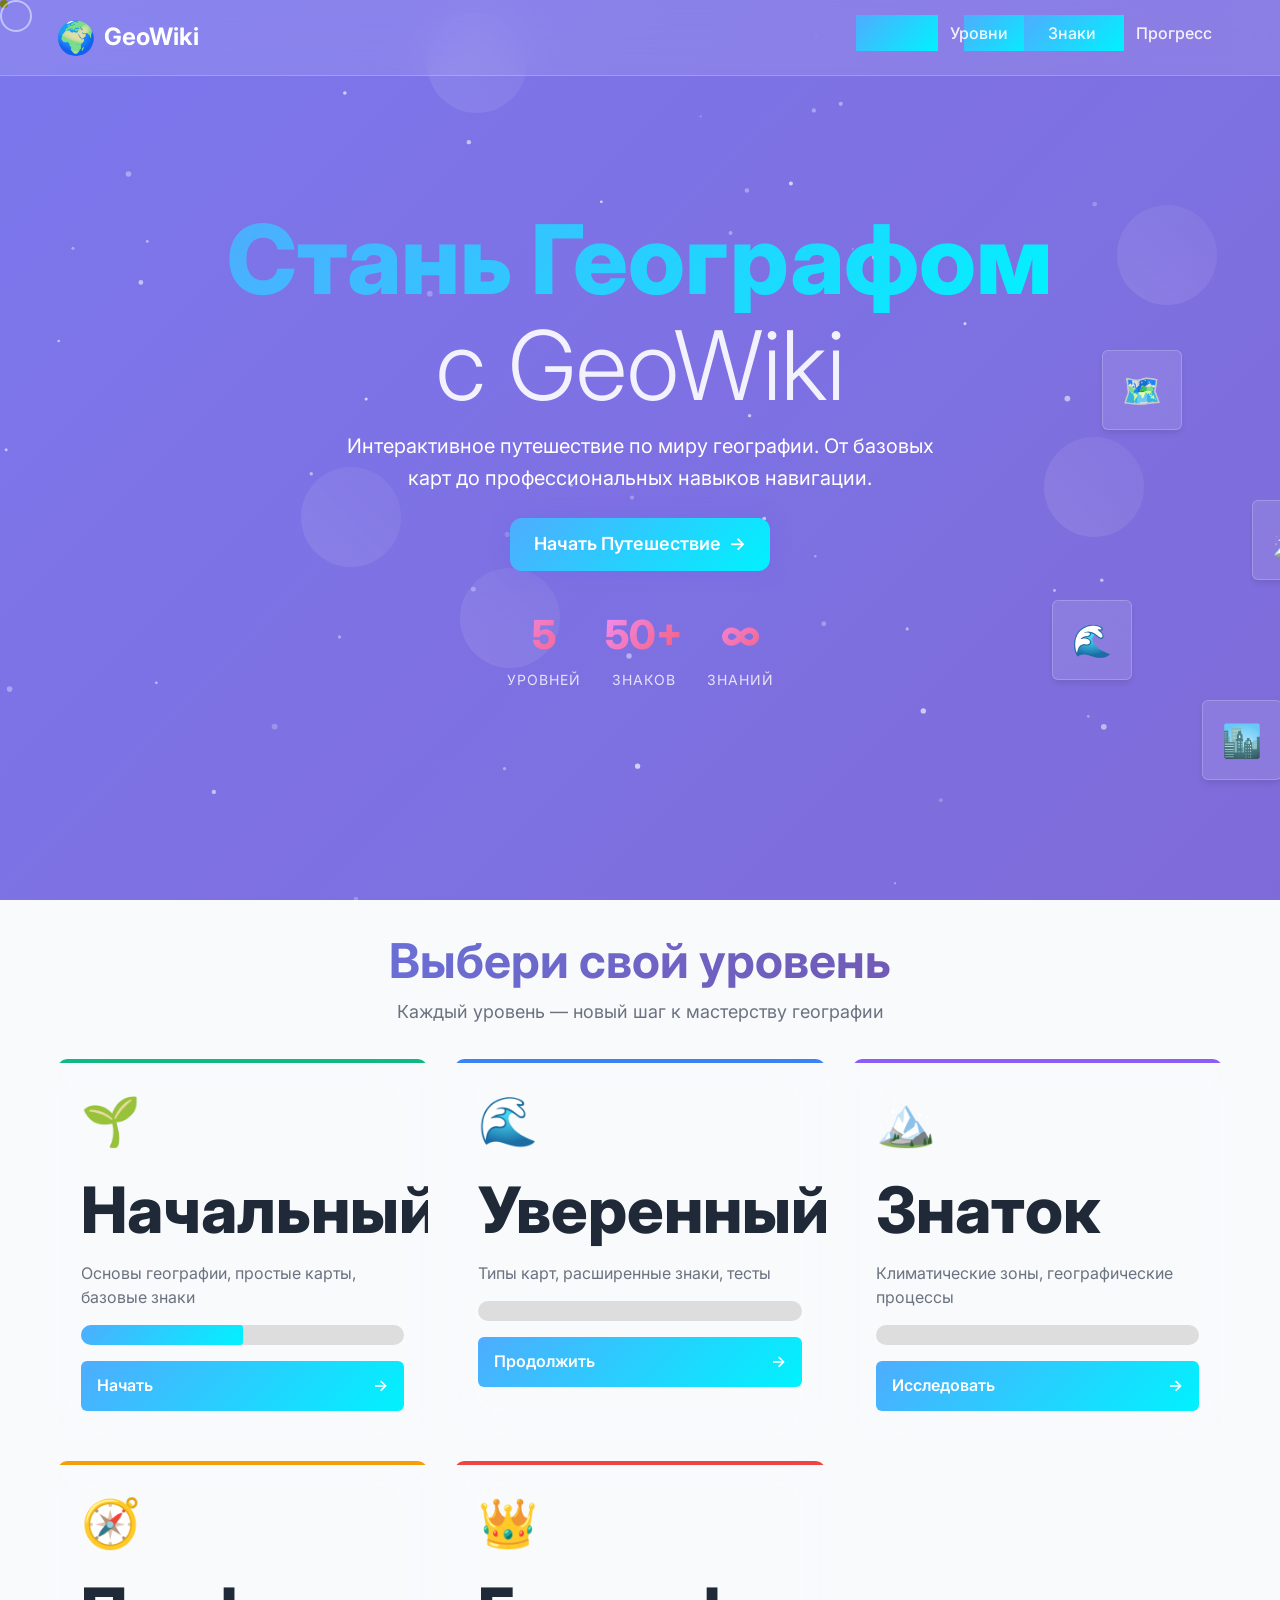
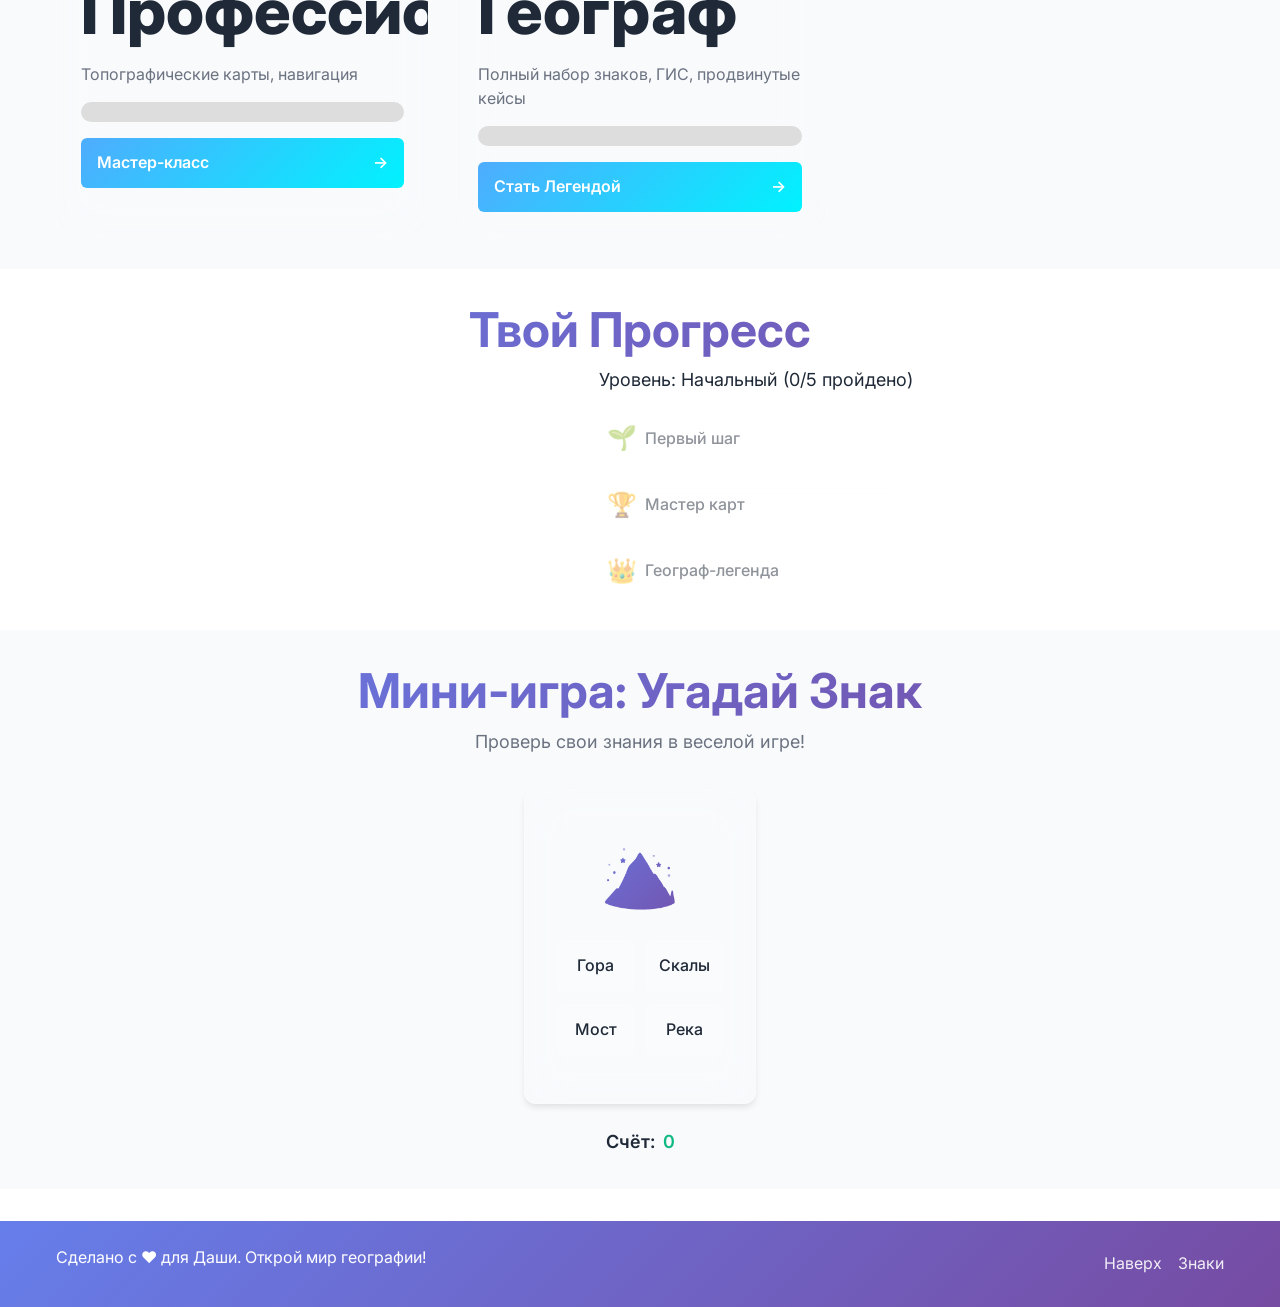
==== commit e2e37f90: "Fix module exports and add missing classes for proper app initialization" ====
--- a/index.html
+++ b/index.html
@@ -257,7 +257,7 @@
         </div>
     </footer>
 
-    <script src="js/app.js"></script>
+    <script src="js/app.js" type="module"></script>
     <script src="js/main.js"></script>
     <script src="js/progress.js"></script>
     <script src="js/mini-game.js"></script>
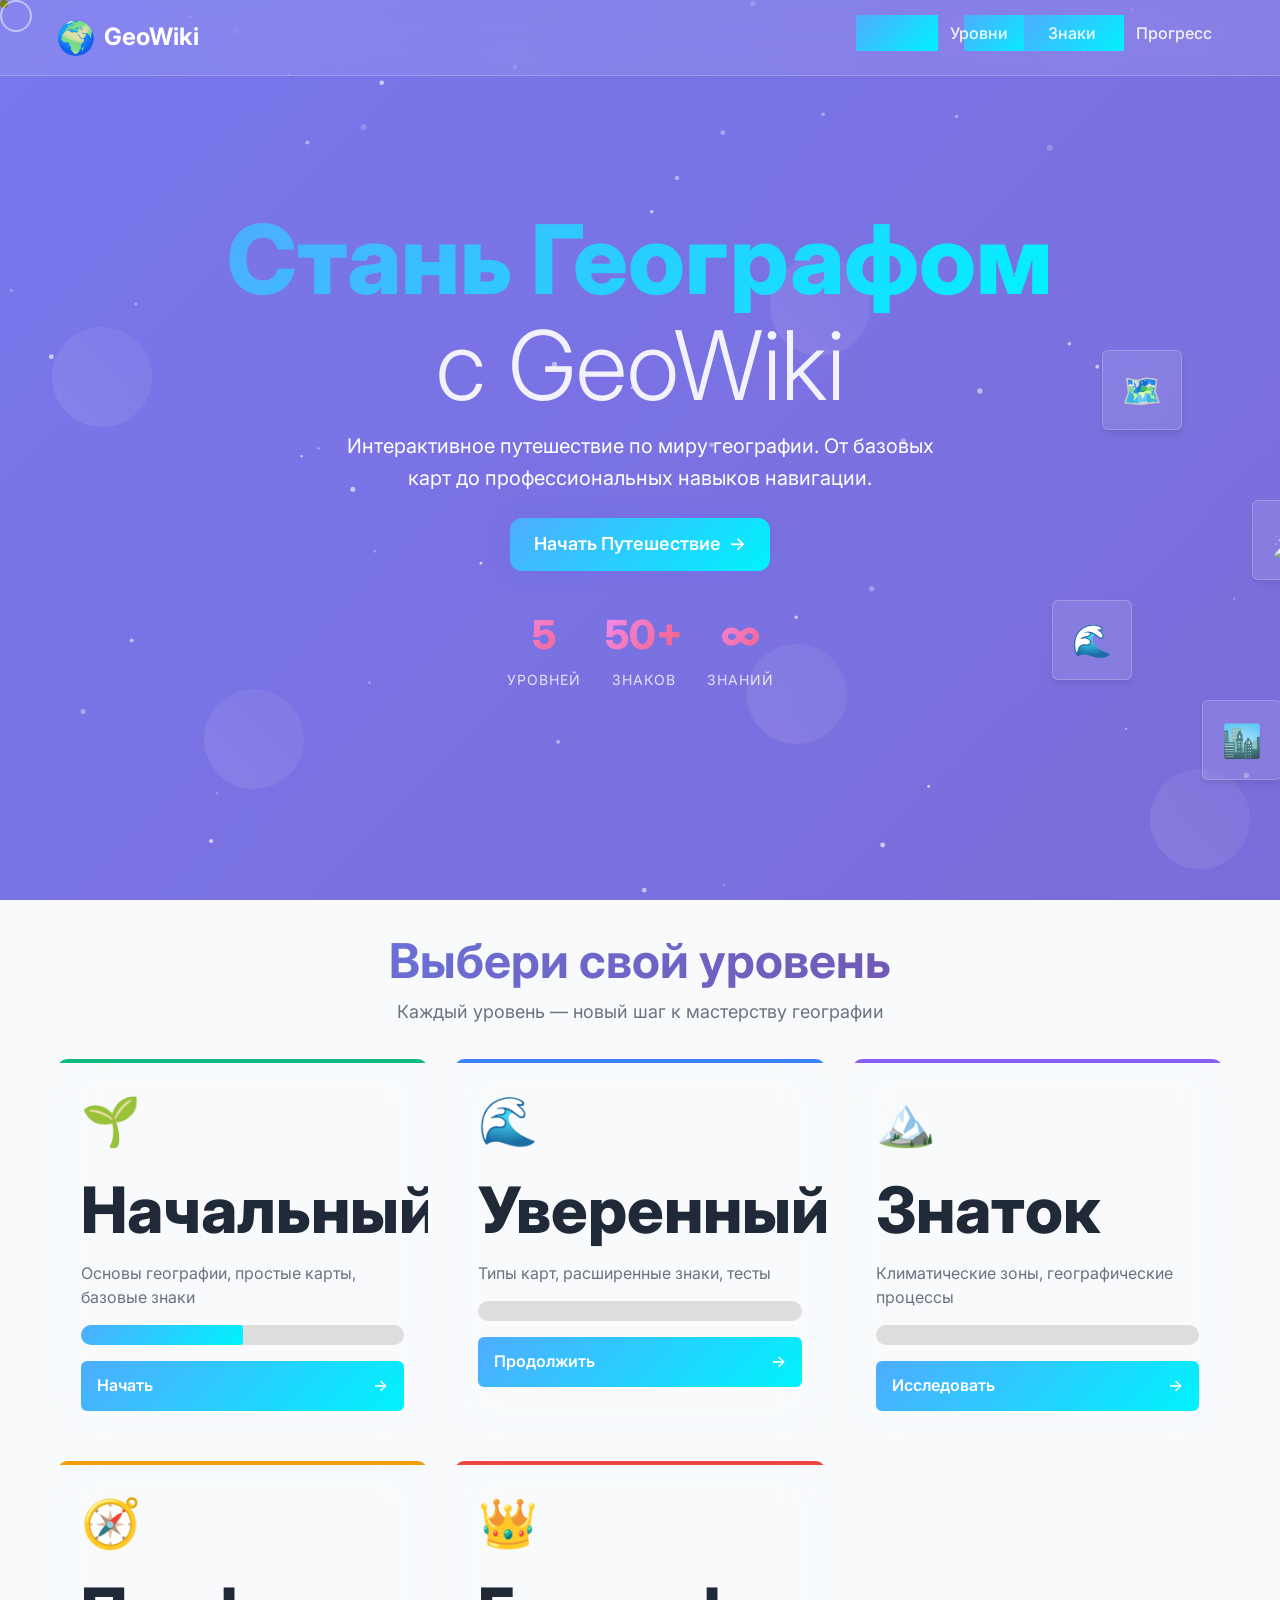
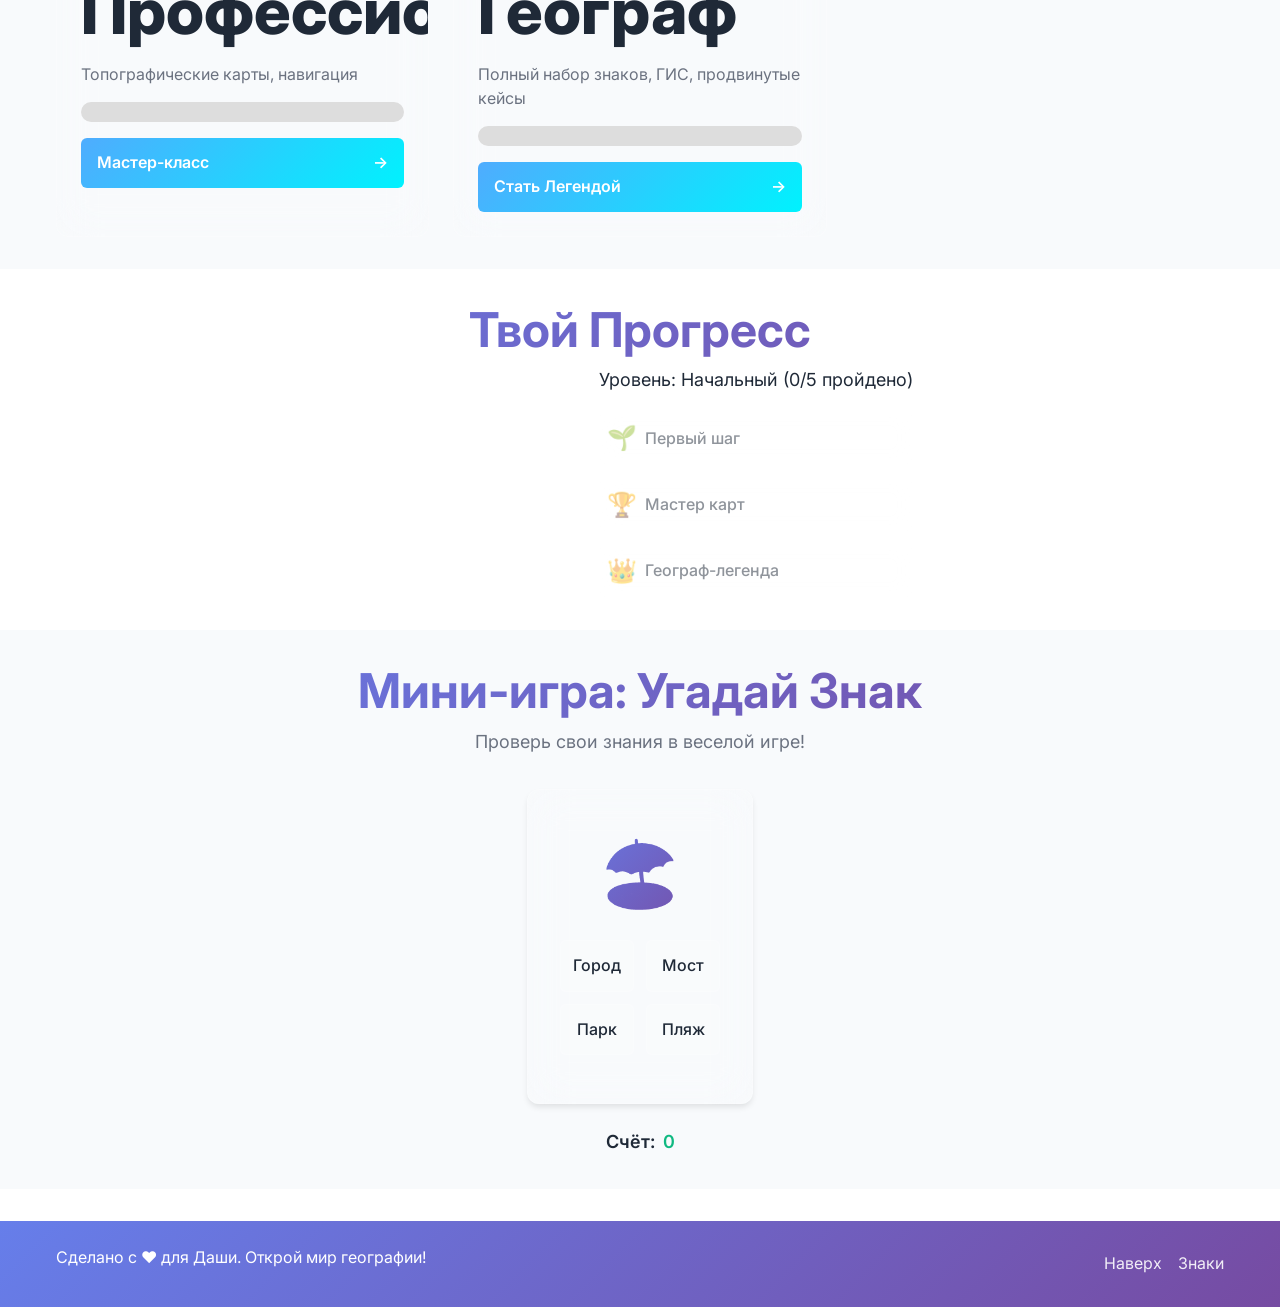
==== commit f9d31ff9: "я" ====
--- a/index.html
+++ b/index.html
@@ -18,8 +18,8 @@
     <meta name="twitter:description" content="Интерактивная образовательная платформа по географии с wow-эффектами.">
     <meta name="twitter:image" content="https://your-domain.com/preview.jpg">
     <link rel="icon" href="data:image/svg+xml,<svg xmlns='http://www.w3.org/2000/svg' viewBox='0 0 100 100'><text y='.9em' font-size='90'>🌍</text></svg>">
-    <link rel="stylesheet" href="css/design-system.css">
-    <link rel="stylesheet" href="css/style.css">
+    <link rel="stylesheet" href="css/design-system.css?v=20260407">
+    <link rel="stylesheet" href="css/style.css?v=20260407">
     <link href="https://fonts.googleapis.com/css2?family=Inter:wght@300;400;500;600;700;800&display=swap" rel="stylesheet">
 </head>
 <body>
@@ -257,9 +257,9 @@
         </div>
     </footer>
 
-    <script src="js/app.js" type="module"></script>
-    <script src="js/main.js"></script>
-    <script src="js/progress.js"></script>
-    <script src="js/mini-game.js"></script>
+    <script src="js/app.js?v=20260407" type="module"></script>
+    <script src="js/main.js?v=20260407"></script>
+    <script src="js/progress.js?v=20260407"></script>
+    <script src="js/mini-game.js?v=20260407"></script>
 </body>
 </html>
--- a/css/style.css
+++ b/css/style.css
@@ -1,5 +1,5 @@
 /* Import Design System */
-@import url('design-system.css');
+@import url('design-system.css?v=20260407');
 
 /* GEOWIKI Specific Styles */
 /* Premium Educational Platform */
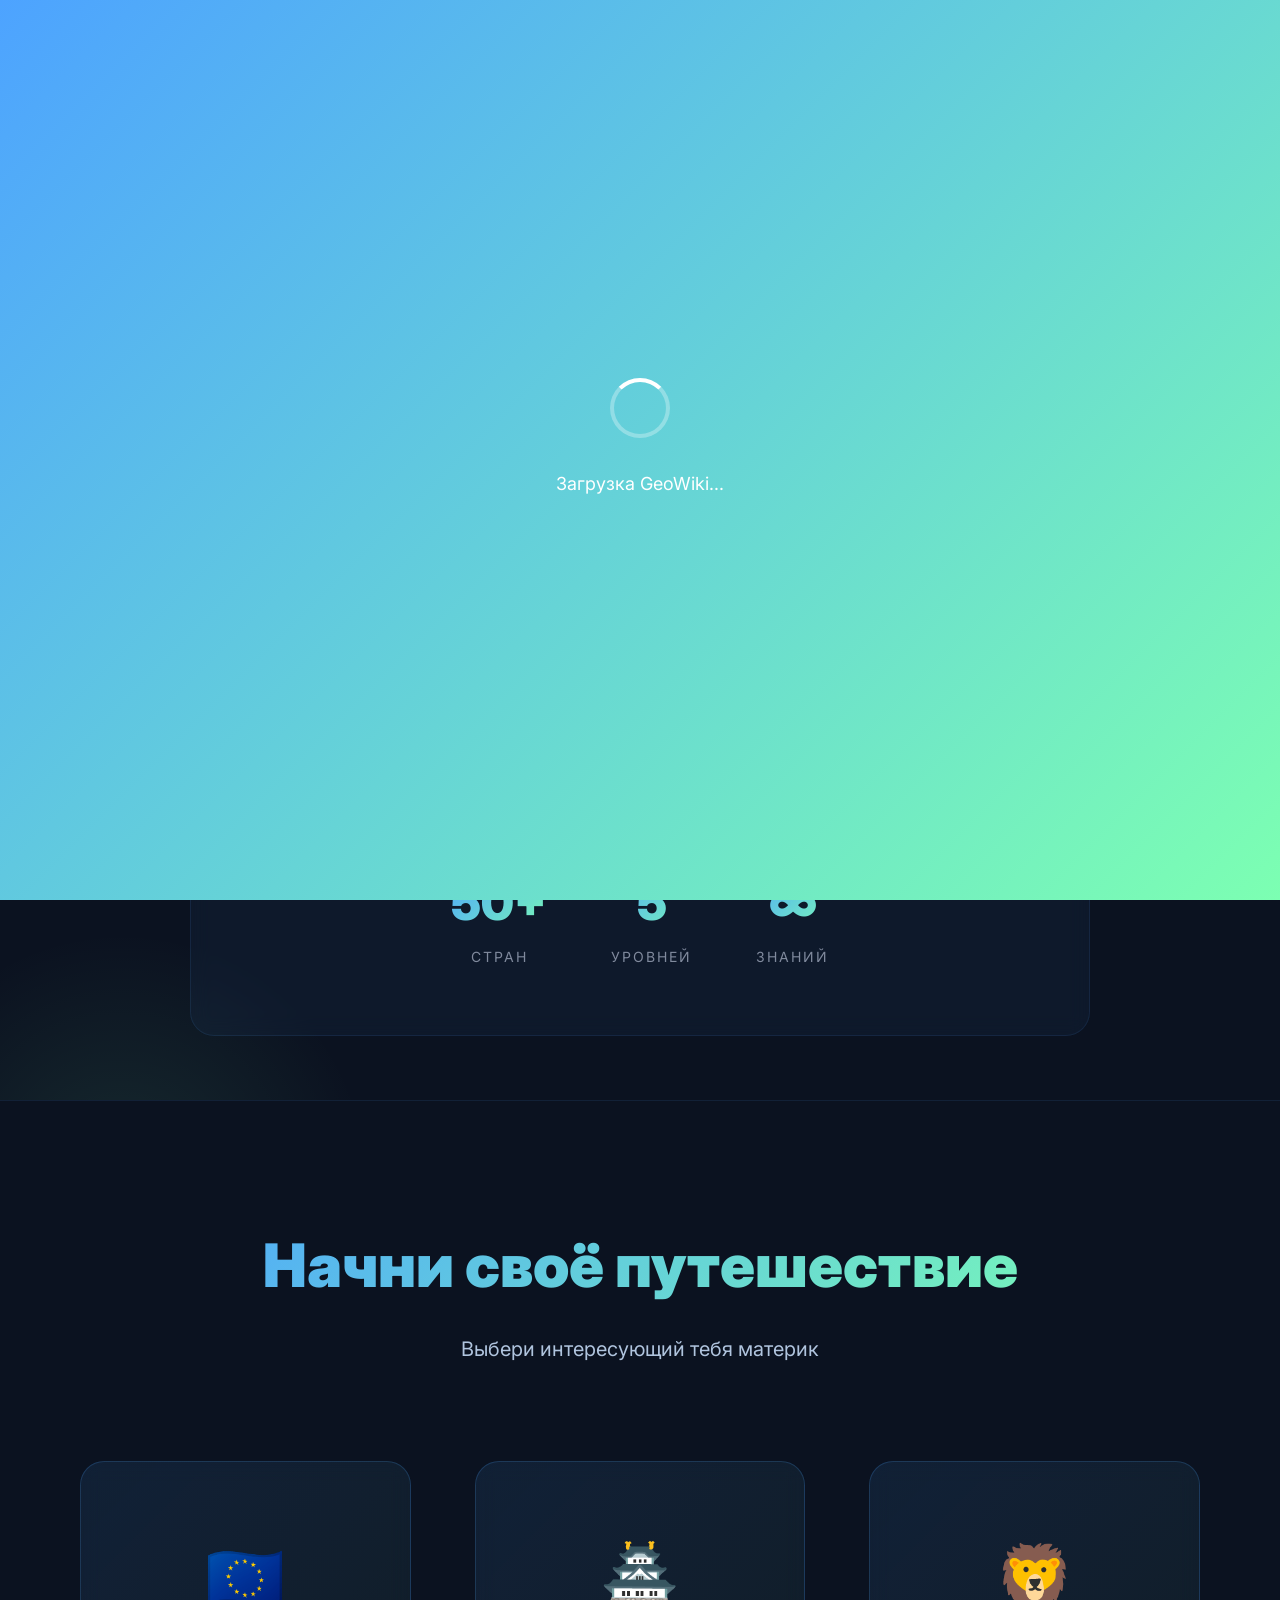
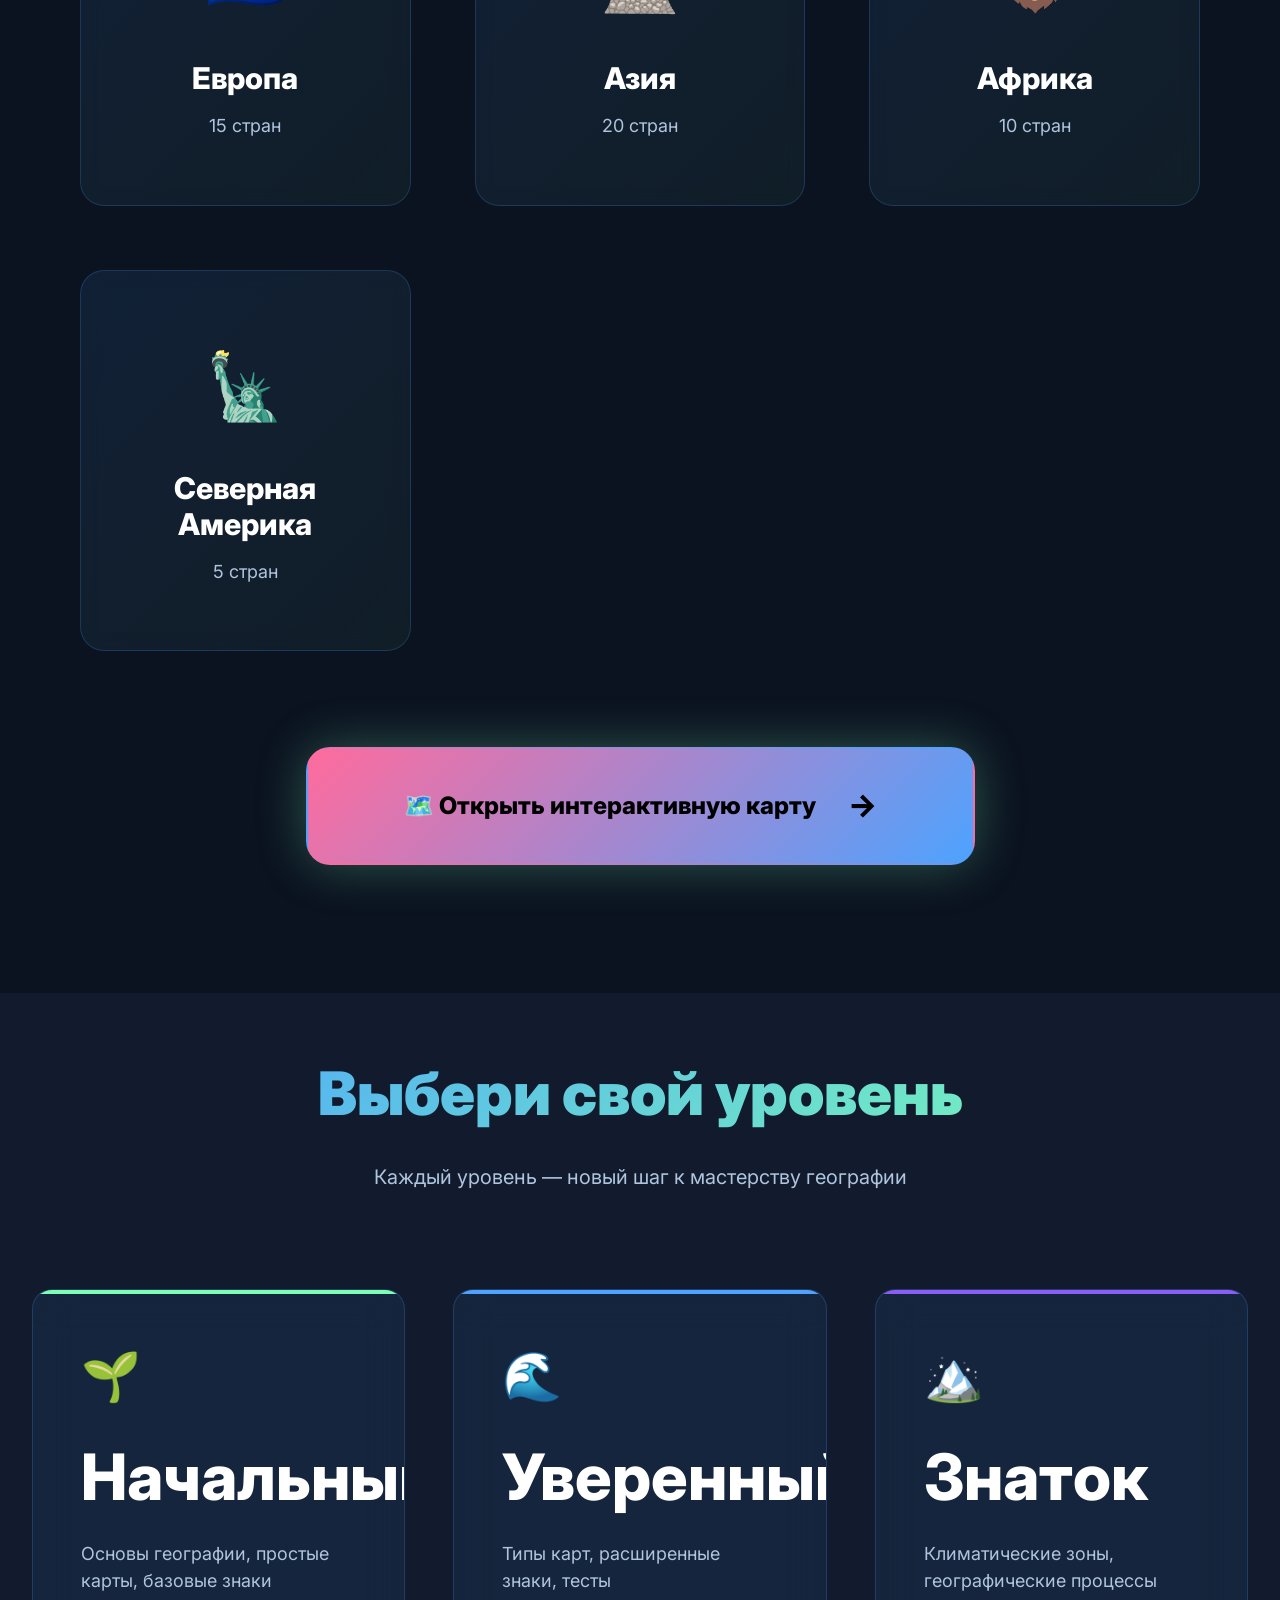
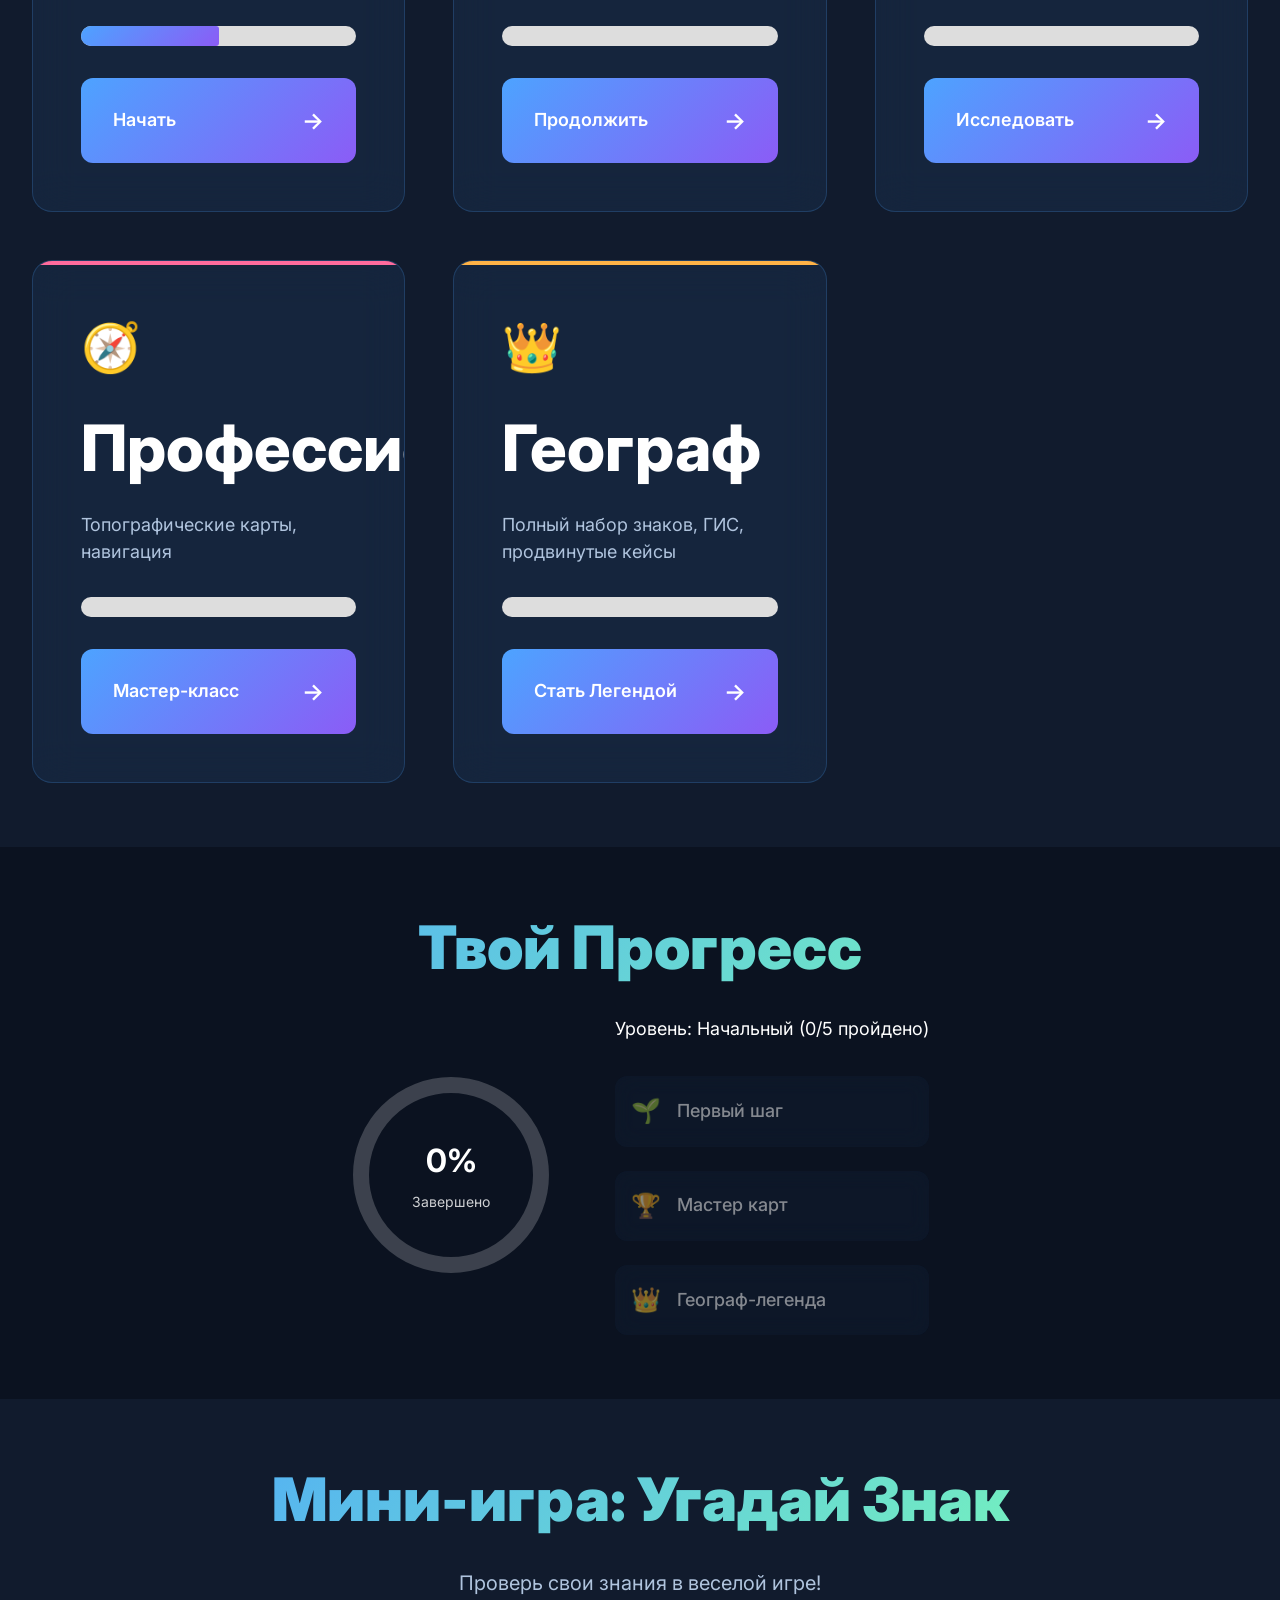
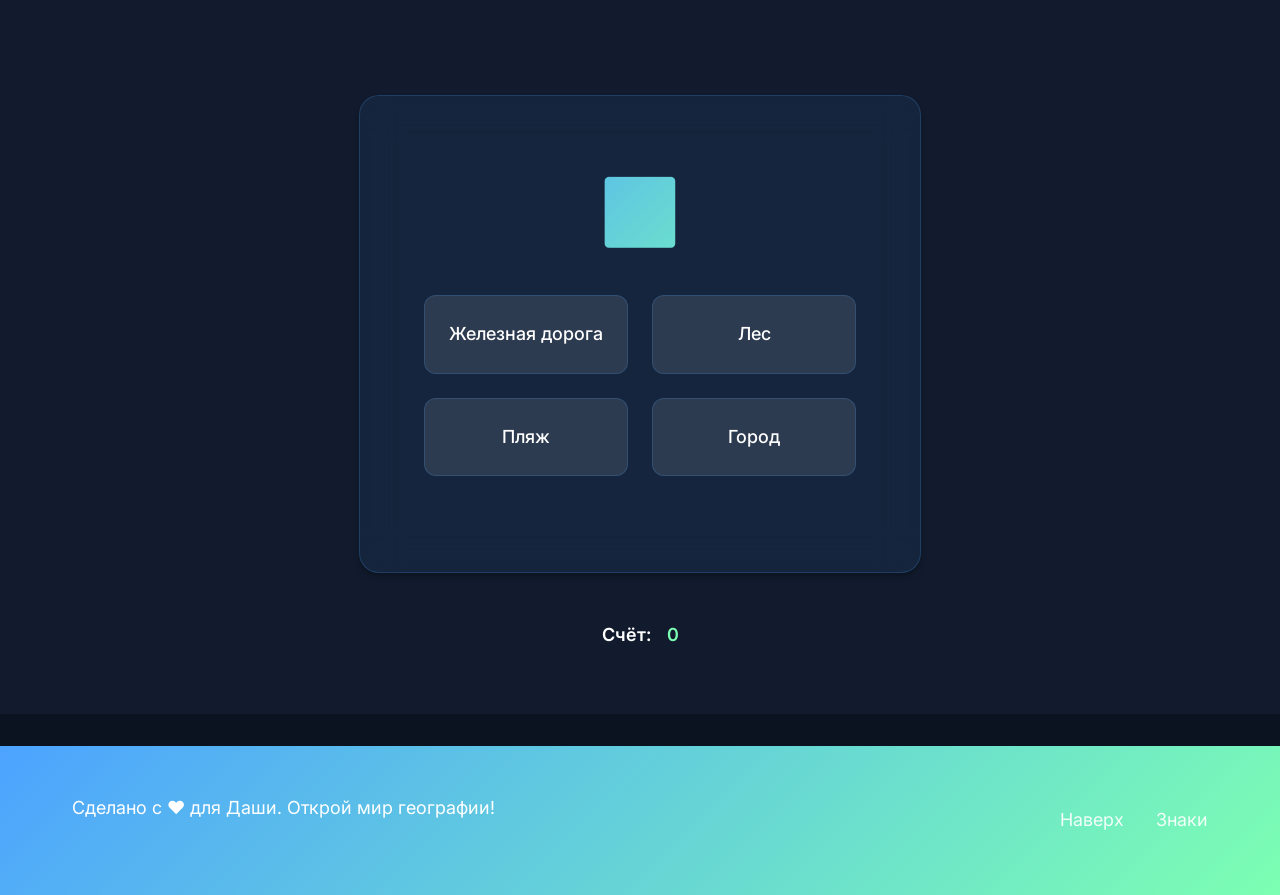
==== commit 4d644d0f: "Some Changes" ====
--- a/index.html
+++ b/index.html
@@ -47,8 +47,9 @@
                 </div>
                 <ul class="nav-links">
                     <li><a href="#levels" class="nav-link">Уровни</a></li>
+                    <li><a href="map.html" class="nav-link">Карта</a></li>
+                    <li><a href="profile.html" class="nav-link">Профиль</a></li>
                     <li><a href="symbols/index.html" class="nav-link">Знаки</a></li>
-                    <li><a href="#progress" class="nav-link">Прогресс</a></li>
                 </ul>
             </div>
         </nav>
@@ -59,37 +60,65 @@
         <section id="hero" class="hero-section">
             <div class="hero-content">
                 <h1 class="hero-title">
-                    <span class="hero-title-main">Стань Географом</span>
-                    <span class="hero-title-sub">с GeoWiki</span>
+                    <span class="hero-title-main">Изучай географию</span>
+                    <span class="hero-title-sub">интерактивно</span>
                 </h1>
-                <p class="hero-subtitle">Интерактивное путешествие по миру географии. От базовых карт до профессиональных навыков навигации.</p>
+                <p class="hero-subtitle">Карты, страны и стратегия. От начинающего путешественника до профессионального географа.</p>
                 <div class="hero-cta">
-                    <a href="#levels" class="cta-button">
-                        <span class="cta-text">Начать Путешествие</span>
+                    <a href="#explore" class="cta-button">
+                        <span class="cta-text">🚀 Начать сейчас</span>
                         <span class="cta-arrow">→</span>
                     </a>
                 </div>
                 <div class="hero-stats">
+                    <div class="stat">
+                        <span class="stat-number">50+</span>
+                        <span class="stat-label">Стран</span>
+                    </div>
                     <div class="stat">
                         <span class="stat-number">5</span>
                         <span class="stat-label">Уровней</span>
                     </div>
                     <div class="stat">
-                        <span class="stat-number">50+</span>
-                        <span class="stat-label">Знаков</span>
-                    </div>
-                    <div class="stat">
                         <span class="stat-number">∞</span>
                         <span class="stat-label">Знаний</span>
                     </div>
                 </div>
             </div>
-            <div class="hero-visual">
-                <div class="floating-elements">
-                    <div class="floating-card card-1">🗺️</div>
-                    <div class="floating-card card-2">🏔️</div>
-                    <div class="floating-card card-3">🌊</div>
-                    <div class="floating-card card-4">🏙️</div>
+        </section>
+
+        <!-- Quick Start Section -->
+        <section id="explore" class="explore-section">
+            <div class="section-container">
+                <h2 class="section-title">Начни своё путешествие</h2>
+                <p class="section-subtitle">Выбери интересующий тебя материк</p>
+                <div class="continents-grid">
+                    <div class="continent-card" data-continent="europe">
+                        <div class="continent-icon">🇪🇺</div>
+                        <h3>Европа</h3>
+                        <p>15 стран</p>
+                    </div>
+                    <div class="continent-card" data-continent="asia">
+                        <div class="continent-icon">🏯</div>
+                        <h3>Азия</h3>
+                        <p>20 стран</p>
+                    </div>
+                    <div class="continent-card" data-continent="africa">
+                        <div class="continent-icon">🦁</div>
+                        <h3>Африка</h3>
+                        <p>10 стран</p>
+                    </div>
+                    <div class="continent-card" data-continent="americas">
+                        <div class="continent-icon">🗽</div>
+                        <h3>Северная Америка</h3>
+                        <p>5 стран</p>
+                    </div>
+                </div>
+                <div class="map-cta">
+                    <a href="map.html" class="map-button">
+                        <span>🗺️ Открыть интерактивную карту</span>
+                        <span class="btn-arrow">→</span>
+                    </a>
                 </div>
             </div>
         </section>
@@ -261,5 +290,16 @@
     <script src="js/main.js?v=20260407"></script>
     <script src="js/progress.js?v=20260407"></script>
     <script src="js/mini-game.js?v=20260407"></script>
+    <script src="js/countries-data.js?v=20260407"></script>
+    <script>
+        // Handle continent card clicks
+        document.querySelectorAll('.continent-card').forEach(card => {
+            card.addEventListener('click', function() {
+                const continent = this.dataset.continent;
+                console.log('Selected continent:', continent);
+                // Can add filtering logic here in future
+            });
+        });
+    </script>
 </body>
 </html>
--- a/css/design-system.css
+++ b/css/design-system.css
@@ -5,75 +5,82 @@
 
 /* Colors */
 :root {
+  /* PREMIUM DARK THEME */
+  --bg-dark: #0B1220;
+  --bg-dark-2: #111B2D;
+  --bg-dark-3: #1A2847;
+  
   /* Primary Palette */
-  --primary-color: #6366f1;
-  --primary-dark: #4f46e5;
-  --primary-light: #8b5cf6;
-  --secondary-color: #06b6d4;
-  --accent-color: #f59e0b;
+  --primary-color: #4DA3FF;
+  --primary-dark: #3B7DD6;
+  --primary-light: #6CBFFF;
+  --secondary-color: #7CFFB2;
+  --accent-color: #FF6B9D;
 
   /* Level Colors */
-  --beginner-color: #10b981;
-  --confident-color: #3b82f6;
-  --expert-color: #8b5cf6;
-  --pro-color: #f59e0b;
-  --geo-color: #ef4444;
+  --beginner-color: #7CFFB2;
+  --confident-color: #4DA3FF;
+  --expert-color: #8B5CF6;
+  --pro-color: #FF6B9D;
+  --geo-color: #FFB347;
 
   /* Neutral Colors */
-  --text-primary: #1f2937;
-  --text-secondary: #6b7280;
-  --text-light: #9ca3af;
-  --bg-primary: #ffffff;
-  --bg-secondary: #f8fafc;
-  --bg-tertiary: #f1f5f9;
-
-  /* Glass Effect */
-  --glass-bg: rgba(255, 255, 255, 0.1);
-  --glass-border: rgba(255, 255, 255, 0.2);
+  --text-primary: #FFFFFF;
+  --text-secondary: #B0C4DE;
+  --text-light: #808A9D;
+  --bg-primary: #0B1220;
+  --bg-secondary: #111B2D;
+  --bg-tertiary: #1A2847;
+
+  /* Glass Effect - Premium */
+  --glass-bg: rgba(77, 163, 255, 0.08);
+  --glass-border: rgba(77, 163, 255, 0.2);
+  --glass-backdrop: rgba(11, 18, 32, 0.7);
 
   /* Gradients */
-  --primary-gradient: linear-gradient(135deg, #667eea 0%, #764ba2 100%);
-  --secondary-gradient: linear-gradient(135deg, #f093fb 0%, #f5576c 100%);
-  --accent-gradient: linear-gradient(135deg, #4facfe 0%, #00f2fe 100%);
+  --primary-gradient: linear-gradient(135deg, #4DA3FF 0%, #7CFFB2 100%);
+  --secondary-gradient: linear-gradient(135deg, #FF6B9D 0%, #4DA3FF 100%);
+  --accent-gradient: linear-gradient(135deg, #4DA3FF 0%, #8B5CF6 100%);
 
   /* Shadows */
-  --shadow-soft: 0 4px 6px -1px rgba(0, 0, 0, 0.1);
-  --shadow-medium: 0 10px 15px -3px rgba(0, 0, 0, 0.1);
-  --shadow-large: 0 20px 25px -5px rgba(0, 0, 0, 0.1);
-  --shadow-glow: 0 0 20px rgba(99, 102, 241, 0.3);
+  --shadow-soft: 0 4px 6px -1px rgba(0, 0, 0, 0.3);
+  --shadow-medium: 0 10px 15px -3px rgba(0, 0, 0, 0.4);
+  --shadow-large: 0 20px 25px -5px rgba(0, 0, 0, 0.5);
+  --shadow-glow: 0 0 30px rgba(77, 163, 255, 0.4);
+  --shadow-glow-secondary: 0 0 30px rgba(124, 255, 178, 0.3);
 
   /* Spacing Scale */
-  --spacing-xs: 0.25rem;   /* 4px */
-  --spacing-sm: 0.5rem;    /* 8px */
-  --spacing-md: 0.75rem;   /* 12px */
-  --spacing-lg: 1rem;      /* 16px */
-  --spacing-xl: 1.5rem;    /* 24px */
-  --spacing-2xl: 2rem;     /* 32px */
-  --spacing-3xl: 3rem;     /* 48px */
-  --spacing-4xl: 4rem;     /* 64px */
+  --spacing-xs: 0.5rem;    /* 8px */
+  --spacing-sm: 1rem;      /* 16px */
+  --spacing-md: 1.5rem;    /* 24px */
+  --spacing-lg: 2rem;      /* 32px */
+  --spacing-xl: 3rem;      /* 48px */
+  --spacing-2xl: 4rem;     /* 64px */
+  --spacing-3xl: 6rem;     /* 96px */
+  --spacing-4xl: 8rem;     /* 128px */
 
   /* Border Radius */
-  --border-radius: 0.375rem;   /* 6px */
-  --border-radius-lg: 0.75rem; /* 12px */
-  --border-radius-xl: 1rem;    /* 16px */
-  --border-radius-2xl: 1.5rem; /* 24px */
+  --border-radius: 0.75rem;   /* 12px */
+  --border-radius-lg: 1.25rem;   /* 20px */
+  --border-radius-xl: 1.5rem;    /* 24px */
+  --border-radius-2xl: 2rem;     /* 32px */
 
   /* Typography */
   --font-family-primary: 'Inter', -apple-system, BlinkMacSystemFont, 'Segoe UI', Roboto, sans-serif;
   --font-family-heading: 'Inter', -apple-system, BlinkMacSystemFont, 'Segoe UI', Roboto, sans-serif;
 
   /* Font Sizes */
-  --text-xs: 0.75rem;     /* 12px */
-  --text-sm: 0.875rem;    /* 14px */
-  --text-base: 1rem;      /* 16px */
-  --text-lg: 1.125rem;    /* 18px */
-  --text-xl: 1.25rem;     /* 20px */
-  --text-2xl: 1.5rem;     /* 24px */
-  --text-3xl: 1.875rem;   /* 30px */
-  --text-4xl: 2.25rem;    /* 36px */
-  --text-5xl: 3rem;       /* 48px */
-  --text-6xl: 3.75rem;    /* 60px */
-  --text-7xl: 4.5rem;     /* 72px */
+  --text-xs: 0.875rem;    /* 14px */
+  --text-sm: 1rem;        /* 16px */
+  --text-base: 1.125rem;  /* 18px */
+  --text-lg: 1.25rem;     /* 20px */
+  --text-xl: 1.5rem;      /* 24px */
+  --text-2xl: 1.875rem;   /* 30px */
+  --text-3xl: 2.25rem;    /* 36px */
+  --text-4xl: 3rem;       /* 48px */
+  --text-5xl: 3.75rem;    /* 60px */
+  --text-6xl: 4.5rem;     /* 72px */
+  --text-7xl: 5.625rem;   /* 90px */
 
   /* Font Weights */
   --font-light: 300;
--- a/css/style.css
+++ b/css/style.css
@@ -7,6 +7,9 @@
 body {
     overflow-x: hidden;
     cursor: none;
+    background-color: var(--bg-dark);
+    color: var(--text-primary);
+    font-family: var(--font-family-primary);
 }
 
 /* Preloader */
@@ -41,7 +44,7 @@
     border-top: 4px solid white;
     border-radius: 50%;
     animation: spin 1s linear infinite;
-    margin: 0 auto var(--spacing-md);
+    margin: 0 auto var(--spacing-lg);
 }
 
 @keyframes spin {
@@ -100,18 +103,18 @@
     width: 100%;
     z-index: 100;
     backdrop-filter: blur(20px);
-    background: var(--glass-bg);
-    border-bottom: 1px solid var(--glass-border);
+    background: rgba(11, 18, 32, 0.9);
+    border-bottom: 1px solid rgba(77, 163, 255, 0.2);
 }
 
 .glass-nav {
-    padding: var(--spacing-md) 0;
+    padding: var(--spacing-lg) 0;
 }
 
 .nav-container {
-    max-width: 1200px;
+    max-width: 1400px;
     margin: 0 auto;
-    padding: 0 var(--spacing-lg);
+    padding: 0 var(--spacing-xl);
     display: flex;
     justify-content: space-between;
     align-items: center;
@@ -120,58 +123,62 @@
 .logo {
     display: flex;
     align-items: center;
-    gap: var(--spacing-sm);
-    font-size: 1.5rem;
-    font-weight: 700;
-    color: white;
+    gap: var(--spacing-md);
+    font-size: var(--text-2xl);
+    font-weight: 900;
+    color: white;
+    background: var(--primary-gradient);
+    -webkit-background-clip: text;
+    -webkit-text-fill-color: transparent;
+    background-clip: text;
 }
 
 .logo-icon {
-    font-size: 2rem;
+    font-size: 2.5rem;
     animation: float 3s ease-in-out infinite;
+    background: none;
+    -webkit-text-fill-color: unset;
 }
 
 @keyframes float {
-    0%, 100% { transform: translateY(0); }
-    50% { transform: translateY(-5px); }
+    0%, 100% { transform: translateY(0) rotate(0deg); }
+    50% { transform: translateY(-8px) rotate(5deg); }
 }
 
 .nav-links {
     display: flex;
     list-style: none;
-    gap: var(--spacing-lg);
+    gap: var(--spacing-xl);
 }
 
 .nav-link {
-    color: rgba(255, 255, 255, 0.9);
+    color: var(--text-secondary);
     text-decoration: none;
-    font-weight: 500;
-    padding: var(--spacing-sm) var(--spacing-md);
-    border-radius: var(--border-radius);
-    transition: var(--transition);
+    font-weight: 600;
+    padding: var(--spacing-md) var(--spacing-lg);
+    border-radius: var(--border-radius-lg);
+    transition: all 0.3s ease;
     position: relative;
-    overflow: hidden;
 }
 
 .nav-link::before {
     content: '';
     position: absolute;
-    top: 0;
-    left: -100%;
+    bottom: 0;
+    left: 0;
+    width: 0;
+    height: 2px;
+    background: var(--primary-gradient);
+    transition: width 0.3s ease;
+}
+
+.nav-link:hover::before {
     width: 100%;
-    height: 100%;
-    background: var(--accent-gradient);
-    transition: left 0.3s ease;
-    z-index: -1;
-}
-
-.nav-link:hover::before {
-    left: 0;
 }
 
 .nav-link:hover {
-    color: white;
-    transform: translateY(-2px);
+    color: var(--primary-color);
+    background: rgba(77, 163, 255, 0.1);
 }
 
 /* Hero Section */
@@ -179,14 +186,42 @@
     min-height: 100vh;
     display: flex;
     align-items: center;
+    justify-content: center;
     position: relative;
     overflow: hidden;
+    padding: var(--spacing-2xl) var(--spacing-lg);
+    background: var(--bg-dark);
+}
+
+.hero-section::before {
+    content: '';
+    position: absolute;
+    top: -50%;
+    right: -10%;
+    width: 600px;
+    height: 600px;
+    background: radial-gradient(circle, rgba(77, 163, 255, 0.15) 0%, transparent 70%);
+    border-radius: 50%;
+    z-index: 0;
+    animation: float 8s ease-in-out infinite;
+}
+
+.hero-section::after {
+    content: '';
+    position: absolute;
+    bottom: -30%;
+    left: -10%;
+    width: 500px;
+    height: 500px;
+    background: radial-gradient(circle, rgba(124, 255, 178, 0.1) 0%, transparent 70%);
+    border-radius: 50%;
+    z-index: 0;
+    animation: float 10s ease-in-out infinite reverse;
 }
 
 .hero-content {
-    max-width: 1200px;
+    max-width: 900px;
     margin: 0 auto;
-    padding: 0 var(--spacing-lg);
     text-align: center;
     color: white;
     z-index: 2;
@@ -196,7 +231,7 @@
 @keyframes fadeInUp {
     from {
         opacity: 0;
-        transform: translateY(30px);
+        transform: translateY(40px);
     }
     to {
         opacity: 1;
@@ -204,16 +239,22 @@
     }
 }
 
+@keyframes float {
+    0%, 100% { transform: translateY(0px); }
+    50% { transform: translateY(-30px); }
+}
+
 .hero-title {
-    font-size: clamp(3rem, 8vw, 6rem);
-    font-weight: 800;
-    margin-bottom: var(--spacing-md);
-    line-height: 1.1;
+    font-size: clamp(3.5rem, 10vw, 7rem);
+    font-weight: 900;
+    margin-bottom: var(--spacing-lg);
+    line-height: 1;
+    letter-spacing: -2px;
 }
 
 .hero-title-main {
     display: block;
-    background: var(--accent-gradient);
+    background: var(--primary-gradient);
     -webkit-background-clip: text;
     -webkit-text-fill-color: transparent;
     background-clip: text;
@@ -222,36 +263,39 @@
 .hero-title-sub {
     display: block;
     font-weight: 300;
-    opacity: 0.9;
+    color: var(--secondary-color);
+    margin-top: var(--spacing-md);
+    font-size: 0.5em;
 }
 
 .hero-subtitle {
-    font-size: 1.25rem;
+    font-size: var(--text-lg);
     max-width: 600px;
-    margin: 0 auto var(--spacing-xl);
-    opacity: 0.9;
-    line-height: 1.6;
+    margin: var(--spacing-2xl) auto var(--spacing-3xl);
+    color: var(--text-secondary);
+    line-height: 1.8;
 }
 
 .hero-cta {
-    margin-bottom: var(--spacing-2xl);
+    margin-bottom: var(--spacing-3xl);
 }
 
 .cta-button {
     display: inline-flex;
     align-items: center;
     gap: var(--spacing-sm);
-    background: var(--accent-gradient);
-    color: white;
-    padding: var(--spacing-md) var(--spacing-xl);
-    border-radius: var(--border-radius-lg);
+    background: var(--primary-gradient);
+    color: white;
+    padding: var(--spacing-lg) var(--spacing-2xl);
+    border-radius: var(--border-radius-xl);
     text-decoration: none;
-    font-weight: 600;
-    font-size: 1.125rem;
-    transition: var(--transition);
-    box-shadow: var(--shadow-glow);
+    font-weight: 700;
+    font-size: var(--text-lg);
+    transition: all 0.3s ease;
+    box-shadow: 0 0 40px rgba(77, 163, 255, 0.4);
     position: relative;
     overflow: hidden;
+    border: 1px solid rgba(77, 163, 255, 0.5);
 }
 
 .cta-button::before {
@@ -261,8 +305,8 @@
     left: -100%;
     width: 100%;
     height: 100%;
-    background: linear-gradient(90deg, transparent, rgba(255, 255, 255, 0.2), transparent);
-    transition: left 0.5s ease;
+    background: linear-gradient(90deg, transparent, rgba(124, 255, 178, 0.3), transparent);
+    transition: left 0.6s ease;
 }
 
 .cta-button:hover::before {
@@ -270,23 +314,30 @@
 }
 
 .cta-button:hover {
-    transform: translateY(-3px);
-    box-shadow: 0 0 40px rgba(255, 255, 255, 0.4);
+    transform: translateY(-4px);
+    box-shadow: 0 0 60px rgba(77, 163, 255, 0.6);
+    border-color: rgba(124, 255, 178, 0.8);
 }
 
 .cta-arrow {
     transition: transform 0.3s ease;
+    font-size: 1.2em;
 }
 
 .cta-button:hover .cta-arrow {
-    transform: translateX(5px);
+    transform: translateX(8px);
 }
 
 .hero-stats {
     display: flex;
     justify-content: center;
-    gap: var(--spacing-xl);
+    gap: var(--spacing-2xl);
     flex-wrap: wrap;
+    padding: var(--spacing-2xl);
+    background: rgba(77, 163, 255, 0.05);
+    border: 1px solid rgba(77, 163, 255, 0.1);
+    border-radius: var(--border-radius-xl);
+    backdrop-filter: blur(10px);
 }
 
 .stat {
@@ -295,19 +346,20 @@
 
 .stat-number {
     display: block;
-    font-size: 2.5rem;
-    font-weight: 800;
-    background: var(--secondary-gradient);
+    font-size: var(--text-4xl);
+    font-weight: 900;
+    background: var(--primary-gradient);
     -webkit-background-clip: text;
     -webkit-text-fill-color: transparent;
     background-clip: text;
 }
 
 .stat-label {
-    font-size: 0.875rem;
-    opacity: 0.8;
+    font-size: var(--text-xs);
+    color: var(--text-light);
     text-transform: uppercase;
-    letter-spacing: 1px;
+    letter-spacing: 2px;
+    margin-top: var(--spacing-sm);
 }
 
 .hero-visual {
@@ -324,7 +376,7 @@
 
 .floating-card {
     position: absolute;
-    width: 80px;
+    width: 100px;
     height: 80px;
     background: var(--glass-bg);
     backdrop-filter: blur(20px);
@@ -1728,4 +1780,116 @@
 
 .pulse {
     animation: pulse 2s infinite;
+}
+
+/* EXPLORE SECTION */
+.explore-section {
+    padding: var(--spacing-4xl) var(--spacing-xl);
+    background: var(--bg-dark);
+    border-top: 1px solid rgba(77, 163, 255, 0.1);
+}
+
+.section-container {
+    max-width: 1400px;
+    margin: 0 auto;
+}
+
+.section-title {
+    font-size: var(--text-5xl);
+    font-weight: 900;
+    text-align: center;
+    margin-bottom: var(--spacing-lg);
+    background: var(--primary-gradient);
+    -webkit-background-clip: text;
+    -webkit-text-fill-color: transparent;
+    background-clip: text;
+}
+
+.section-subtitle {
+    font-size: var(--text-lg);
+    text-align: center;
+    color: var(--text-secondary);
+    margin-bottom: var(--spacing-3xl);
+}
+
+/* CONTINENTS GRID */
+.continents-grid {
+    display: grid;
+    grid-template-columns: repeat(auto-fit, minmax(250px, 1fr));
+    gap: var(--spacing-2xl);
+    margin-bottom: var(--spacing-3xl);
+}
+
+.continent-card {
+    padding: var(--spacing-2xl);
+    background: linear-gradient(135deg, rgba(77, 163, 255, 0.1) 0%, rgba(124, 255, 178, 0.05) 100%);
+    border: 1px solid rgba(77, 163, 255, 0.2);
+    border-radius: var(--border-radius-xl);
+    cursor: pointer;
+    transition: all 0.4s ease;
+    text-align: center;
+    backdrop-filter: blur(10px);
+}
+
+.continent-icon {
+    font-size: 4rem;
+    margin-bottom: var(--spacing-lg);
+    display: block;
+}
+
+.continent-card h3 {
+    font-size: var(--text-2xl);
+    font-weight: 800;
+    color: white;
+    margin-bottom: var(--spacing-sm);
+}
+
+.continent-card p {
+    color: var(--text-secondary);
+    margin: 0;
+}
+
+.continent-card:hover {
+    background: linear-gradient(135deg, rgba(77, 163, 255, 0.2) 0%, rgba(124, 255, 178, 0.1) 100%);
+    border-color: rgba(77, 163, 255, 0.5);
+    box-shadow: 0 0 40px rgba(77, 163, 255, 0.3);
+    transform: translateY(-8px);
+}
+
+/* MAP CTA */
+.map-cta {
+    text-align: center;
+    margin-top: var(--spacing-3xl);
+}
+
+.map-button {
+    display: inline-flex;
+    align-items: center;
+    gap: var(--spacing-lg);
+    background: var(--secondary-gradient);
+    color: #000;
+    padding: var(--spacing-lg) var(--spacing-3xl);
+    border-radius: var(--border-radius-xl);
+    text-decoration: none;
+    font-weight: 800;
+    font-size: var(--text-xl);
+    transition: all 0.4s ease;
+    box-shadow: 0 0 50px rgba(124, 255, 178, 0.3);
+    border: 2px solid transparent;
+}
+
+.map-button:hover {
+    transform: translateY(-6px);
+    box-shadow: 0 0 80px rgba(124, 255, 178, 0.5);
+    border-color: rgba(124, 255, 178, 0.8);
+}
+
+.btn-arrow {
+    transition: transform 0.3s ease;
+    font-size: 1.3em;
+}
+
+.map-button:hover .btn-arrow {
+    transform: translateX(8px);
+}
 }
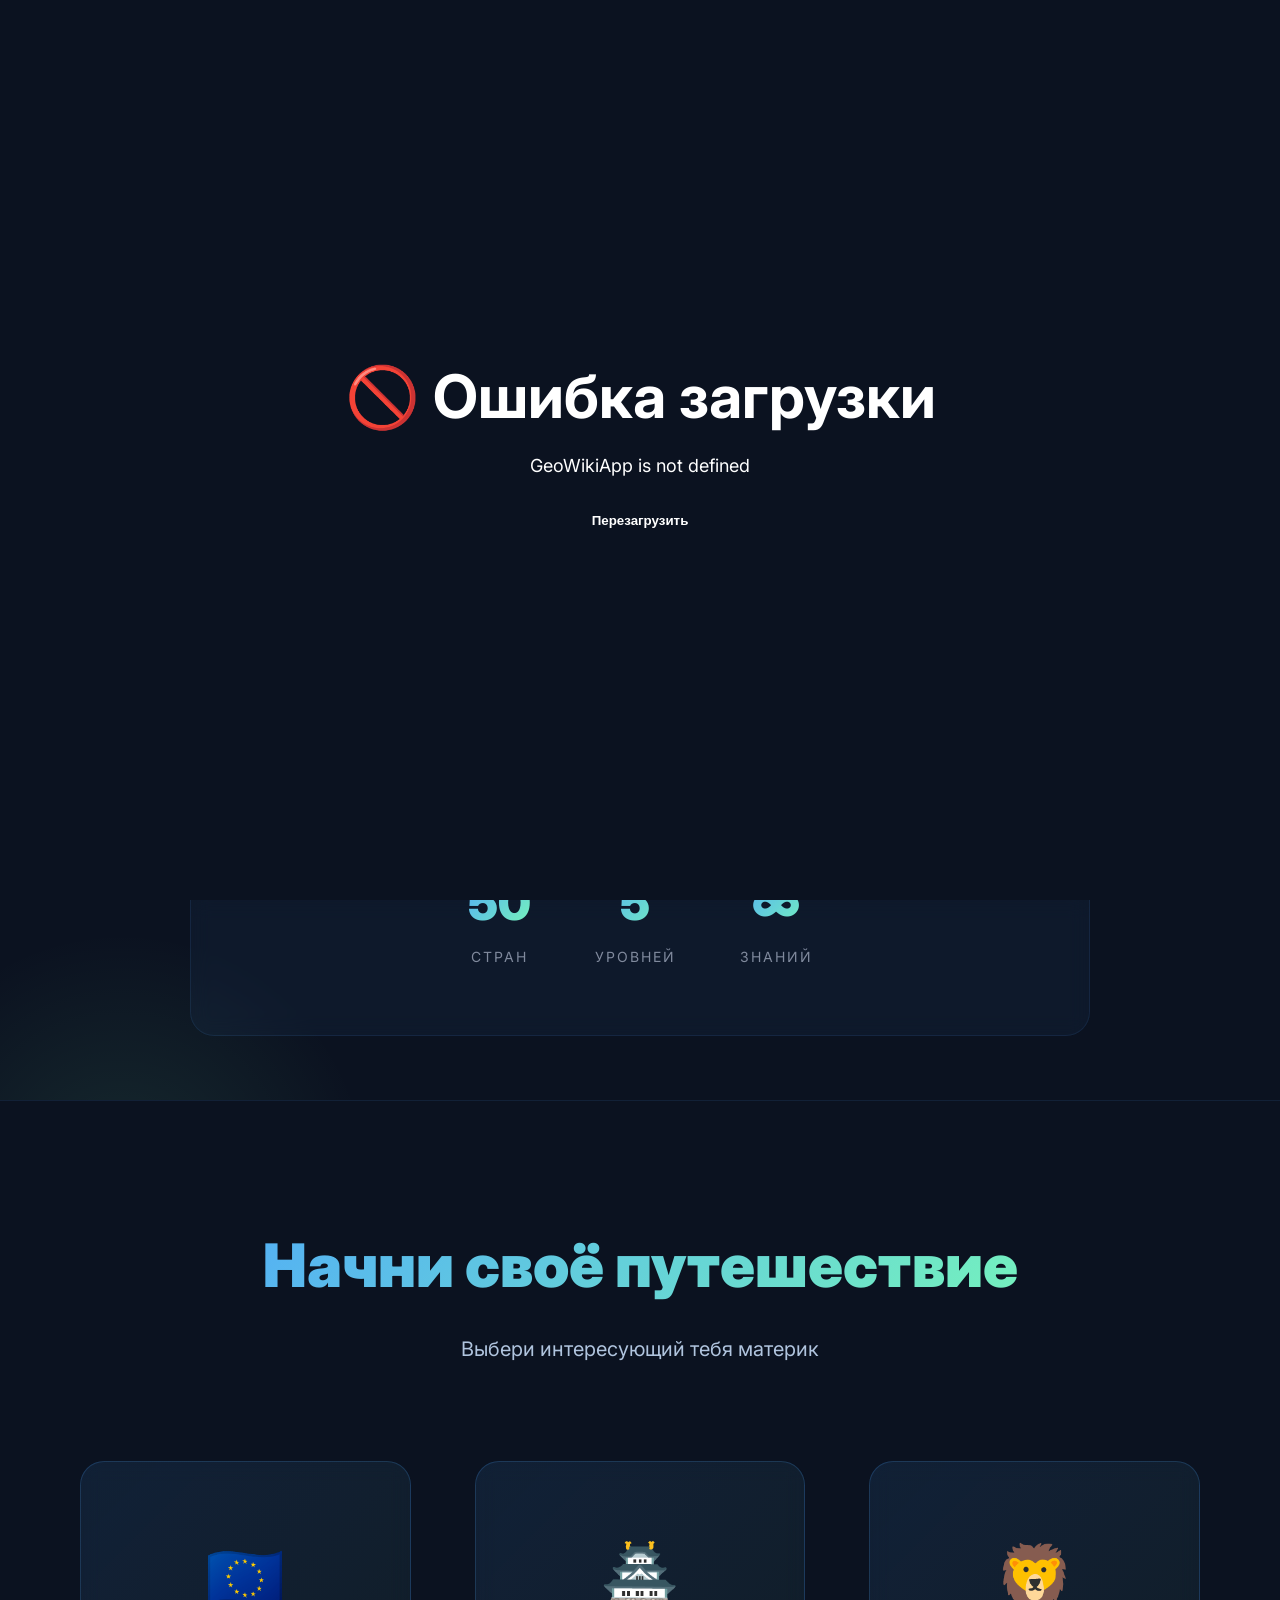
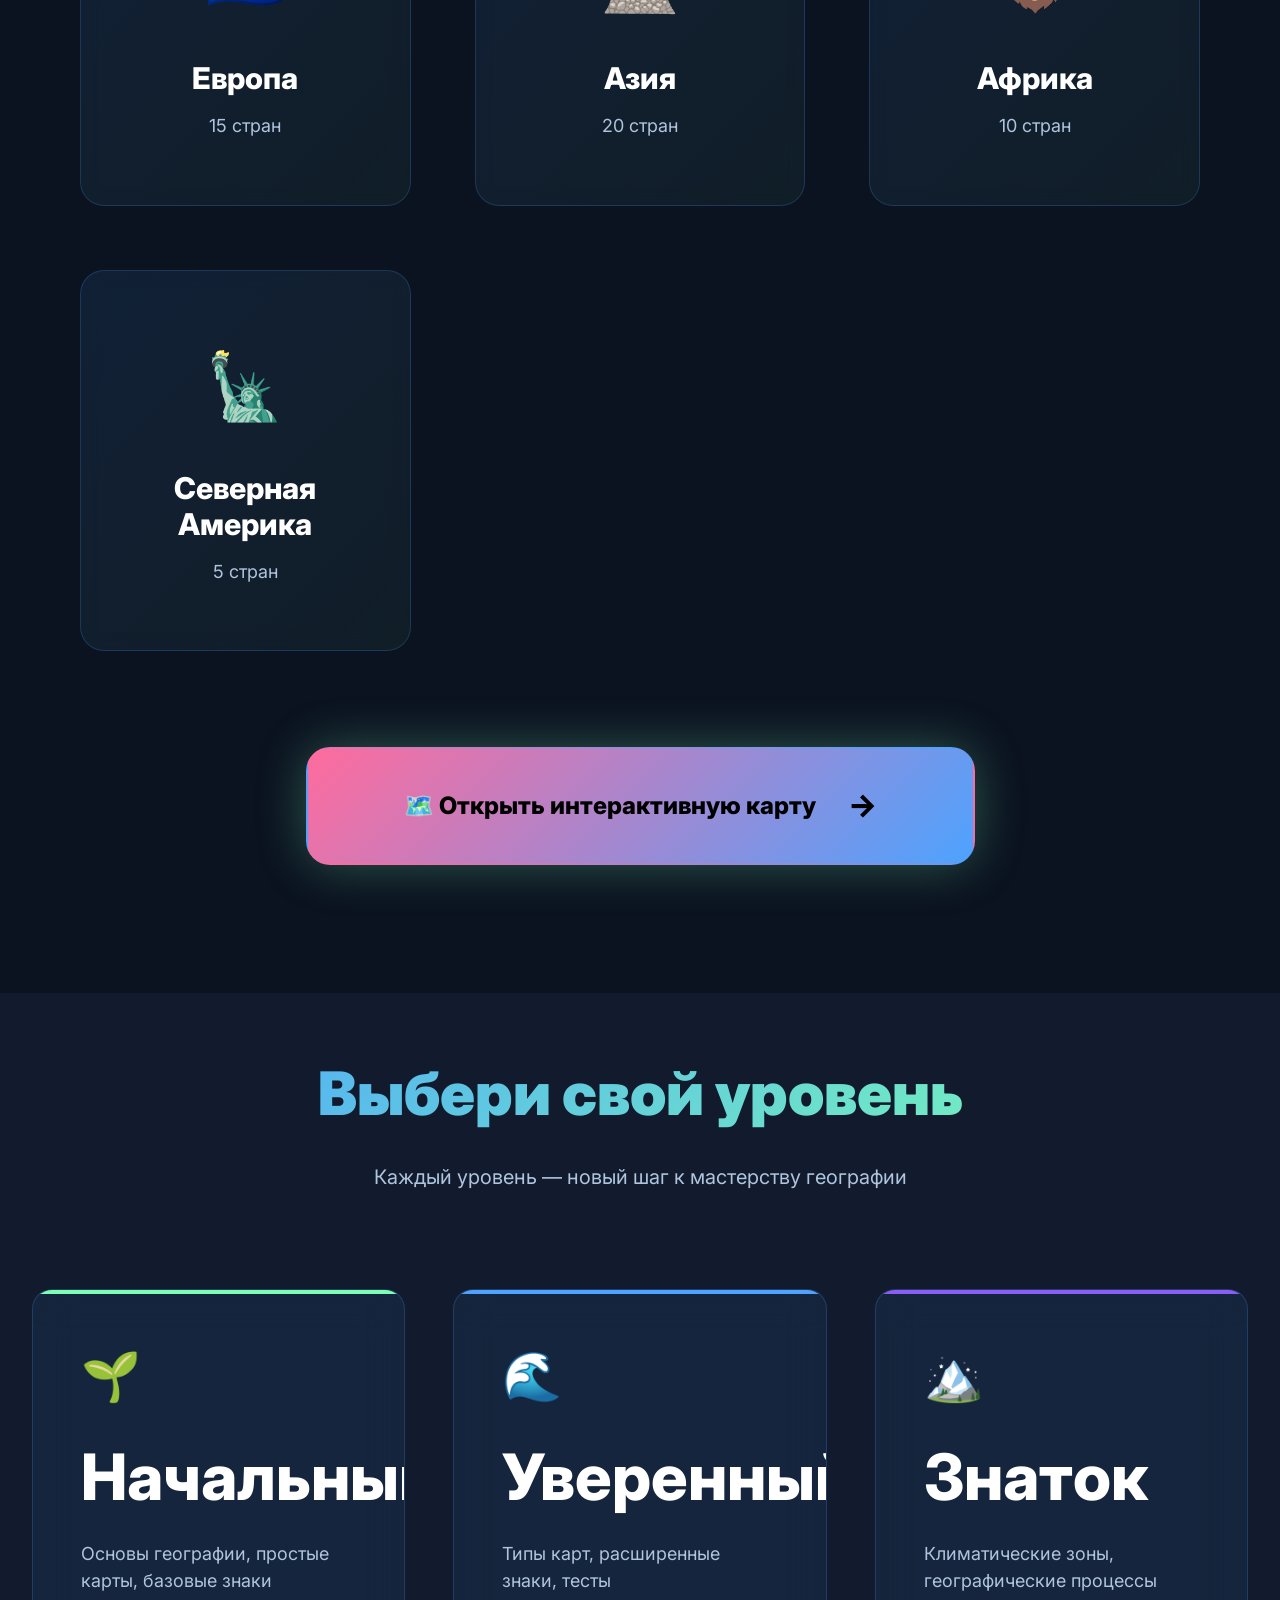
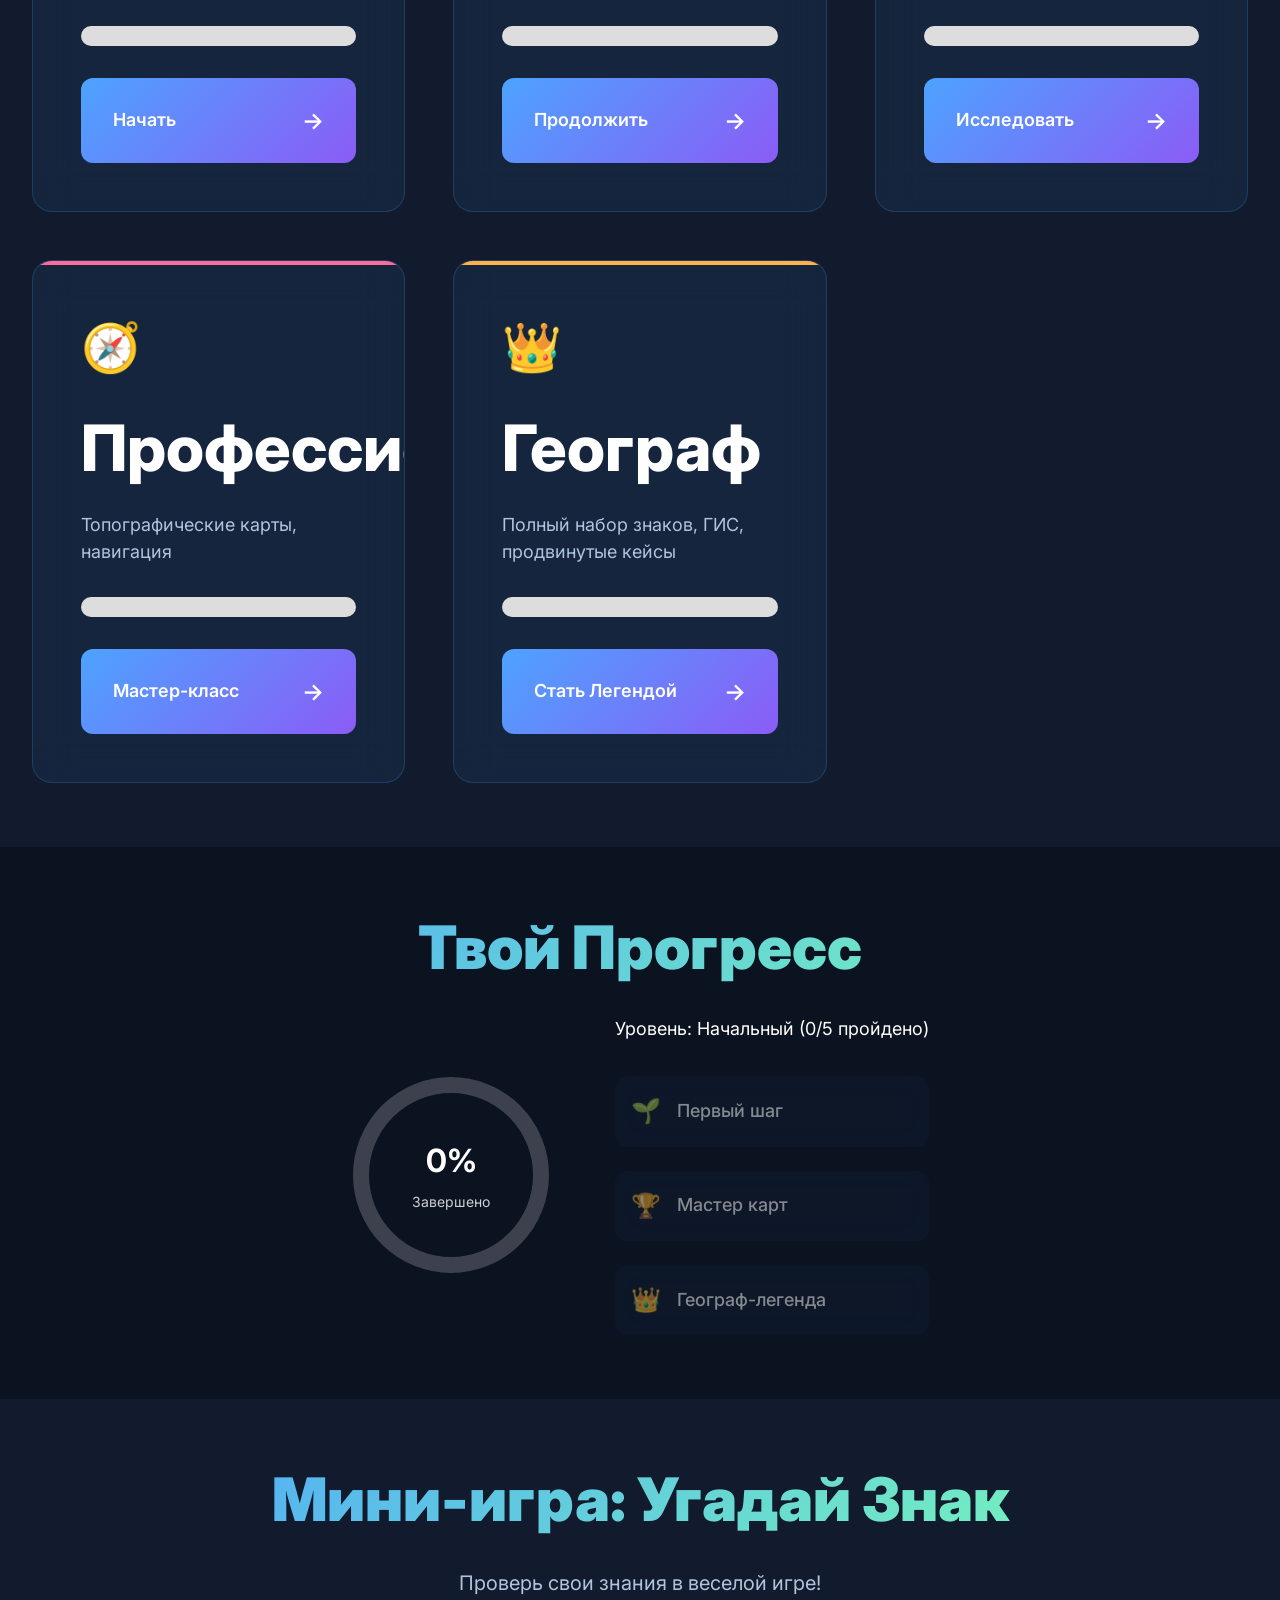
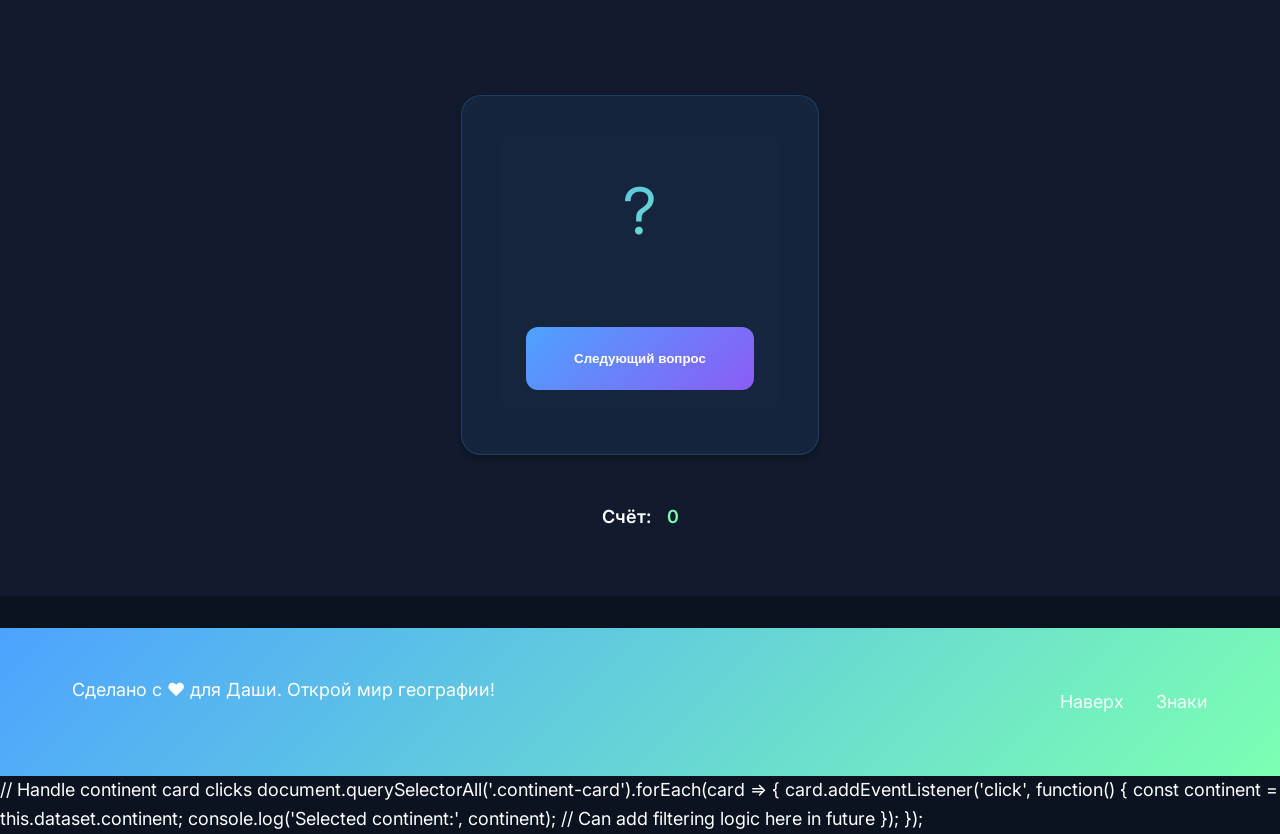
==== commit d32f0018: "я" ====
--- a/index.html
+++ b/index.html
@@ -286,12 +286,7 @@
         </div>
     </footer>
 
-    <script src="js/app.js?v=20260407" type="module"></script>
     <script src="js/main.js?v=20260407"></script>
-    <script src="js/progress.js?v=20260407"></script>
-    <script src="js/mini-game.js?v=20260407"></script>
-    <script src="js/countries-data.js?v=20260407"></script>
-    <script>
         // Handle continent card clicks
         document.querySelectorAll('.continent-card').forEach(card => {
             card.addEventListener('click', function() {
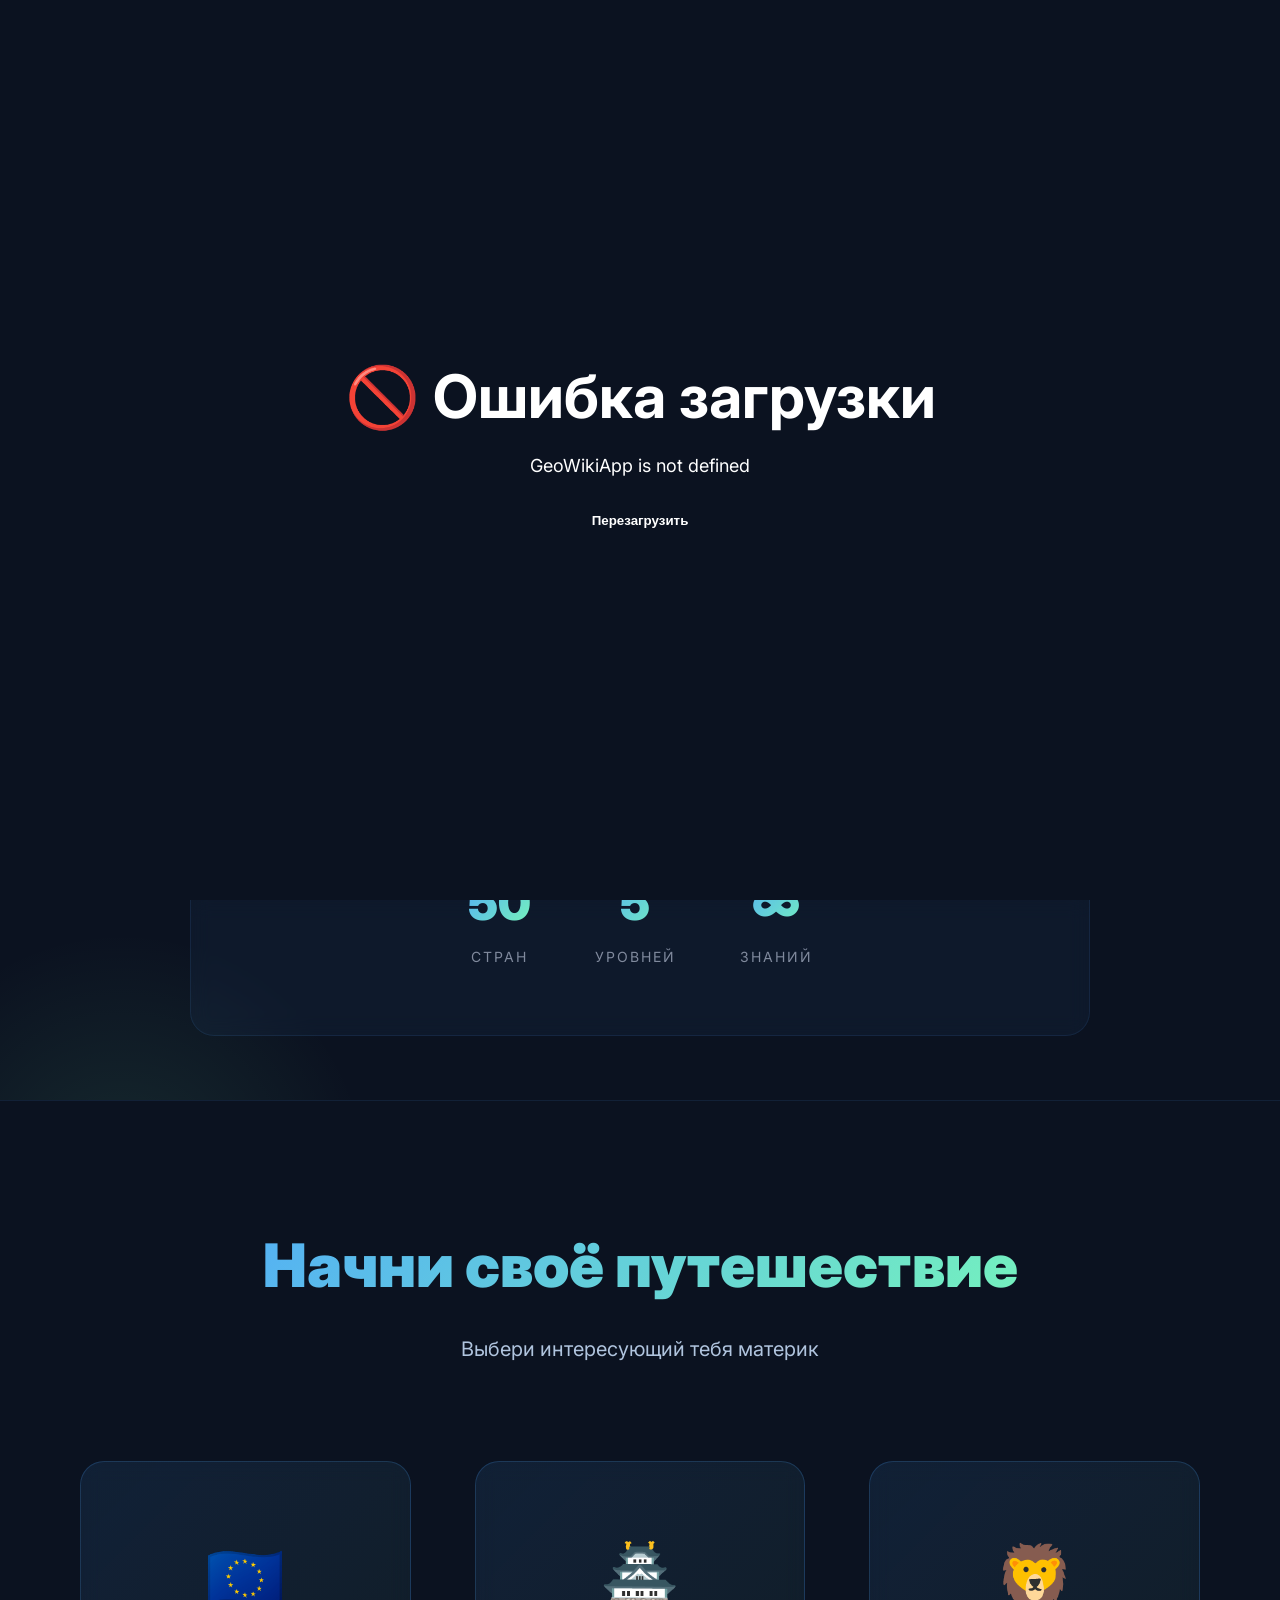
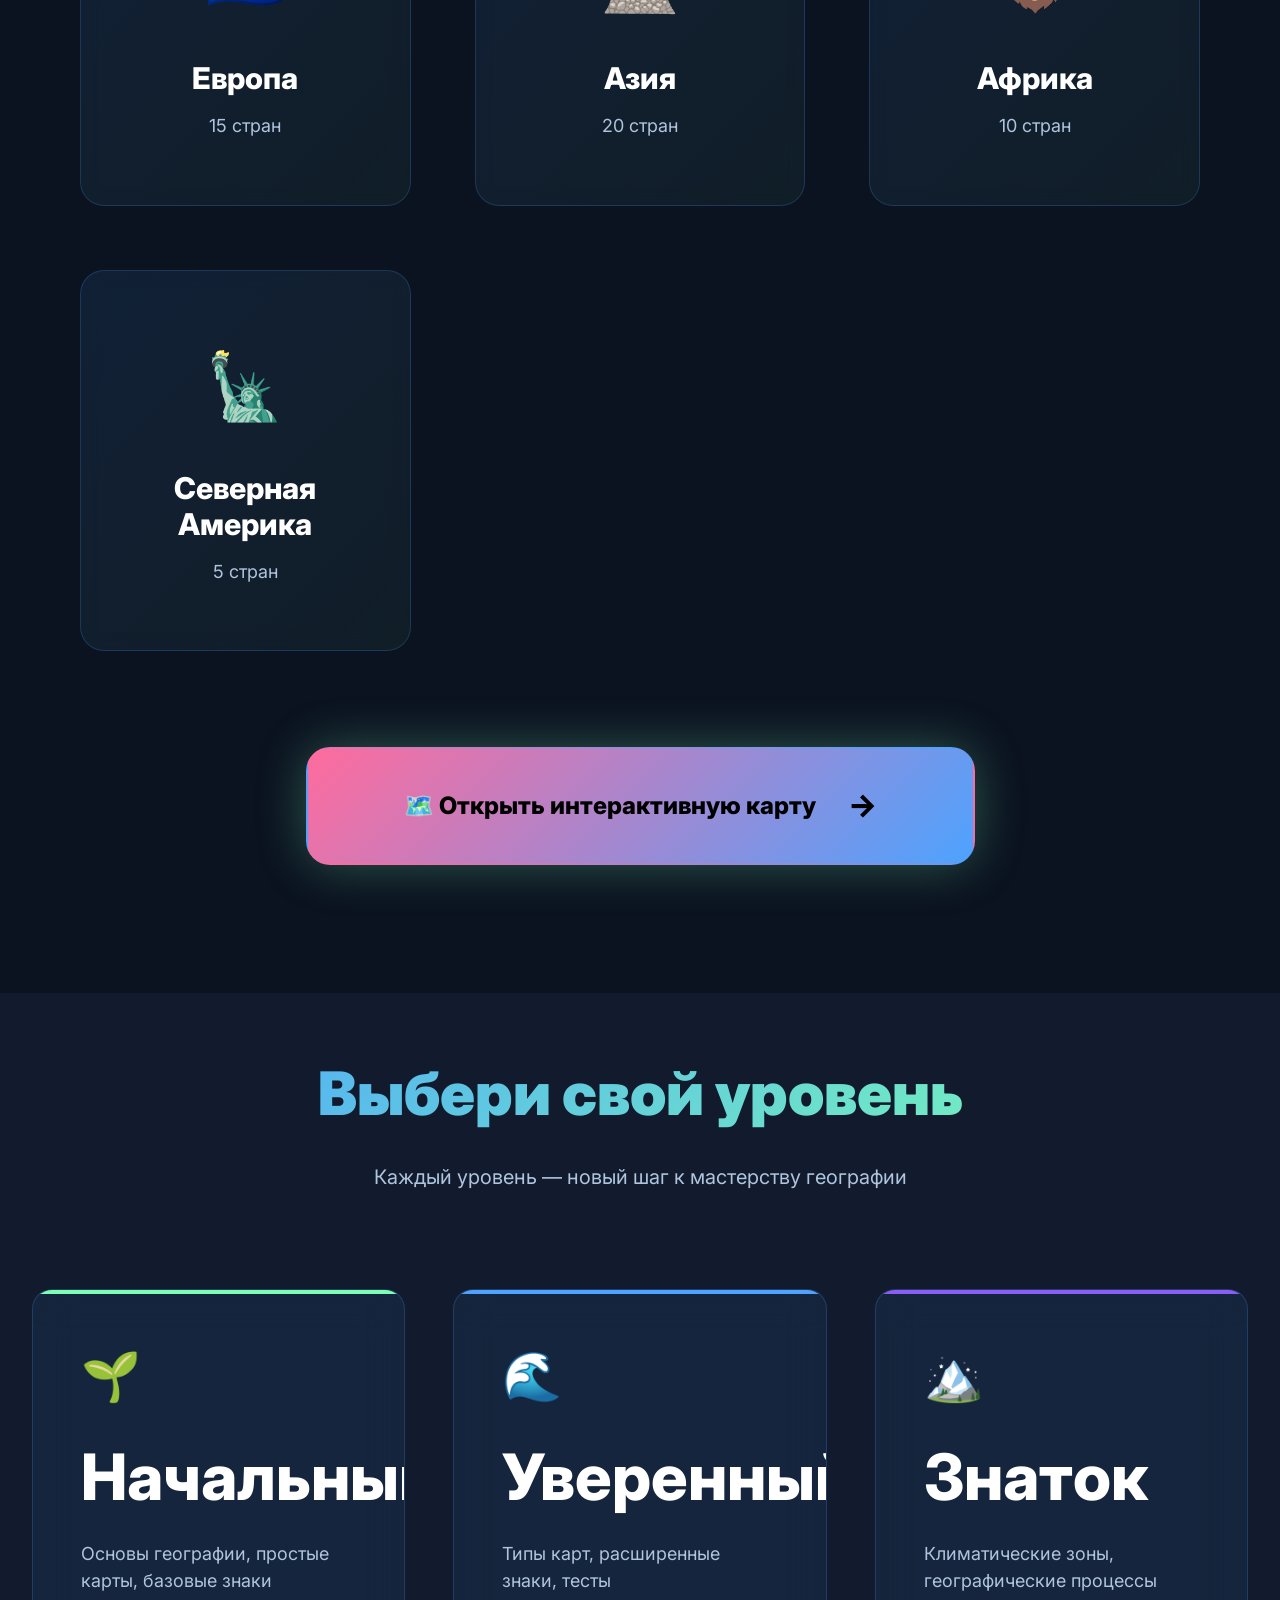
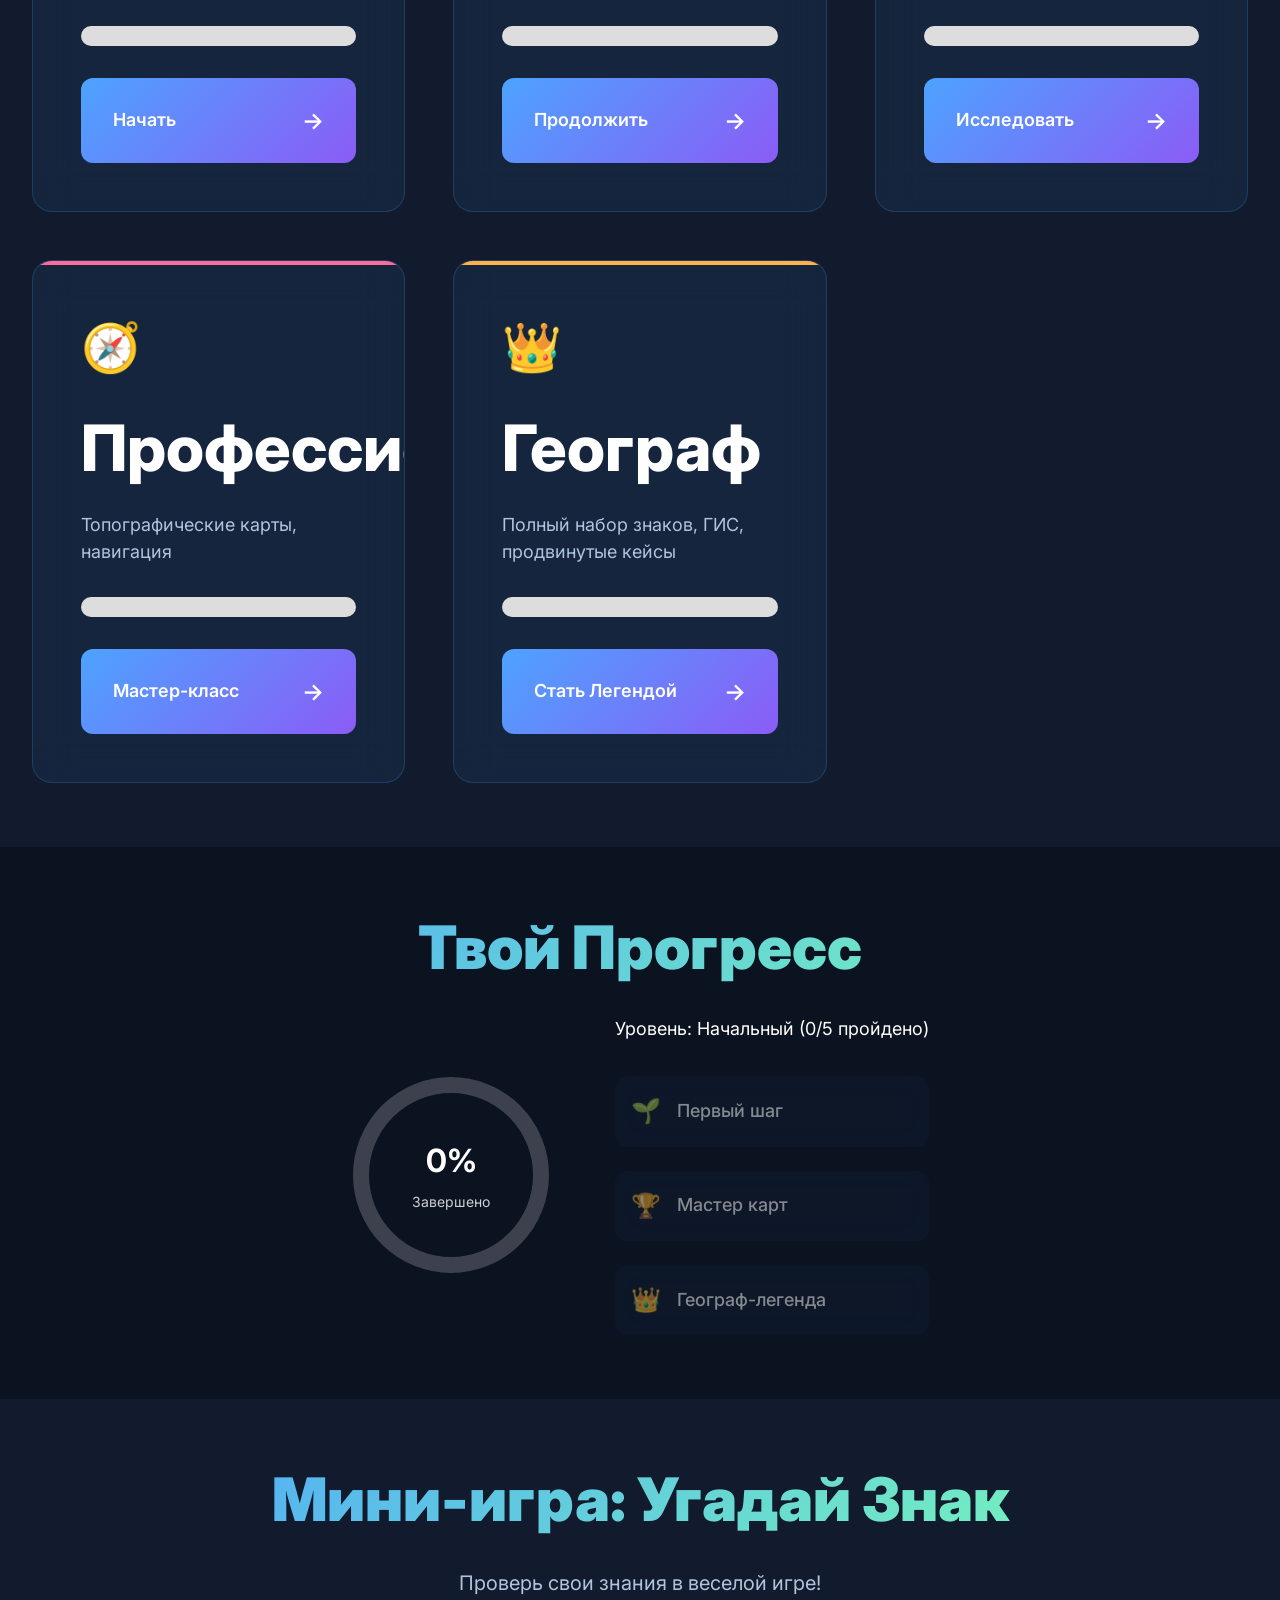
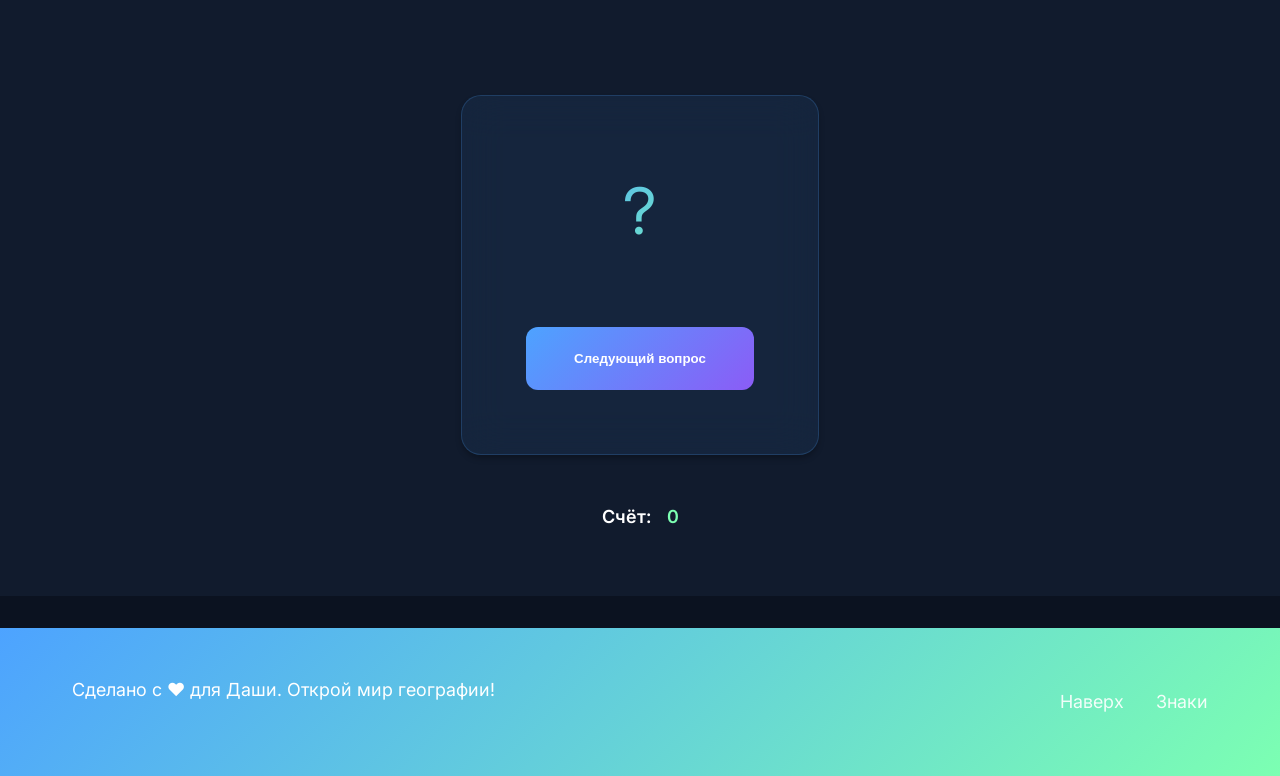
==== commit 2080b09b: "я" ====
--- a/index.html
+++ b/index.html
@@ -287,14 +287,5 @@
     </footer>
 
     <script src="js/main.js?v=20260407"></script>
-        // Handle continent card clicks
-        document.querySelectorAll('.continent-card').forEach(card => {
-            card.addEventListener('click', function() {
-                const continent = this.dataset.continent;
-                console.log('Selected continent:', continent);
-                // Can add filtering logic here in future
-            });
-        });
-    </script>
 </body>
 </html>
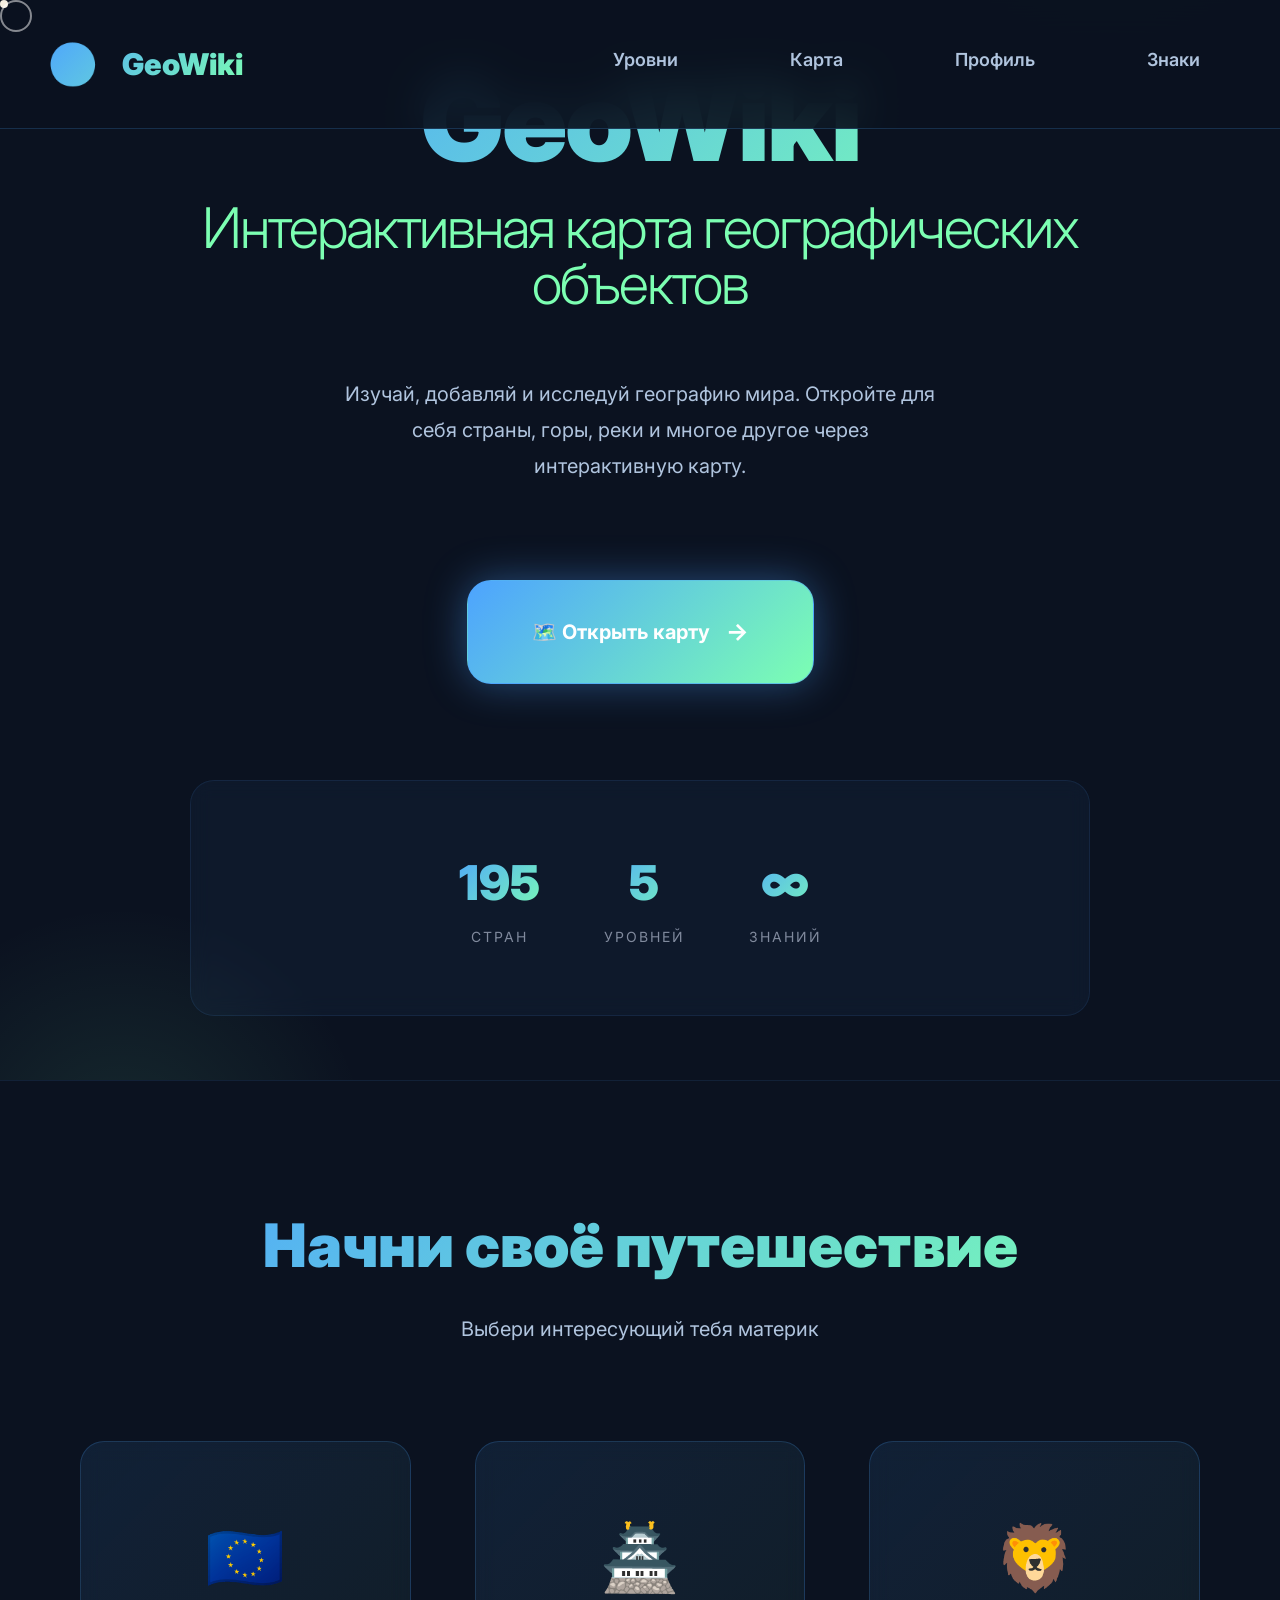
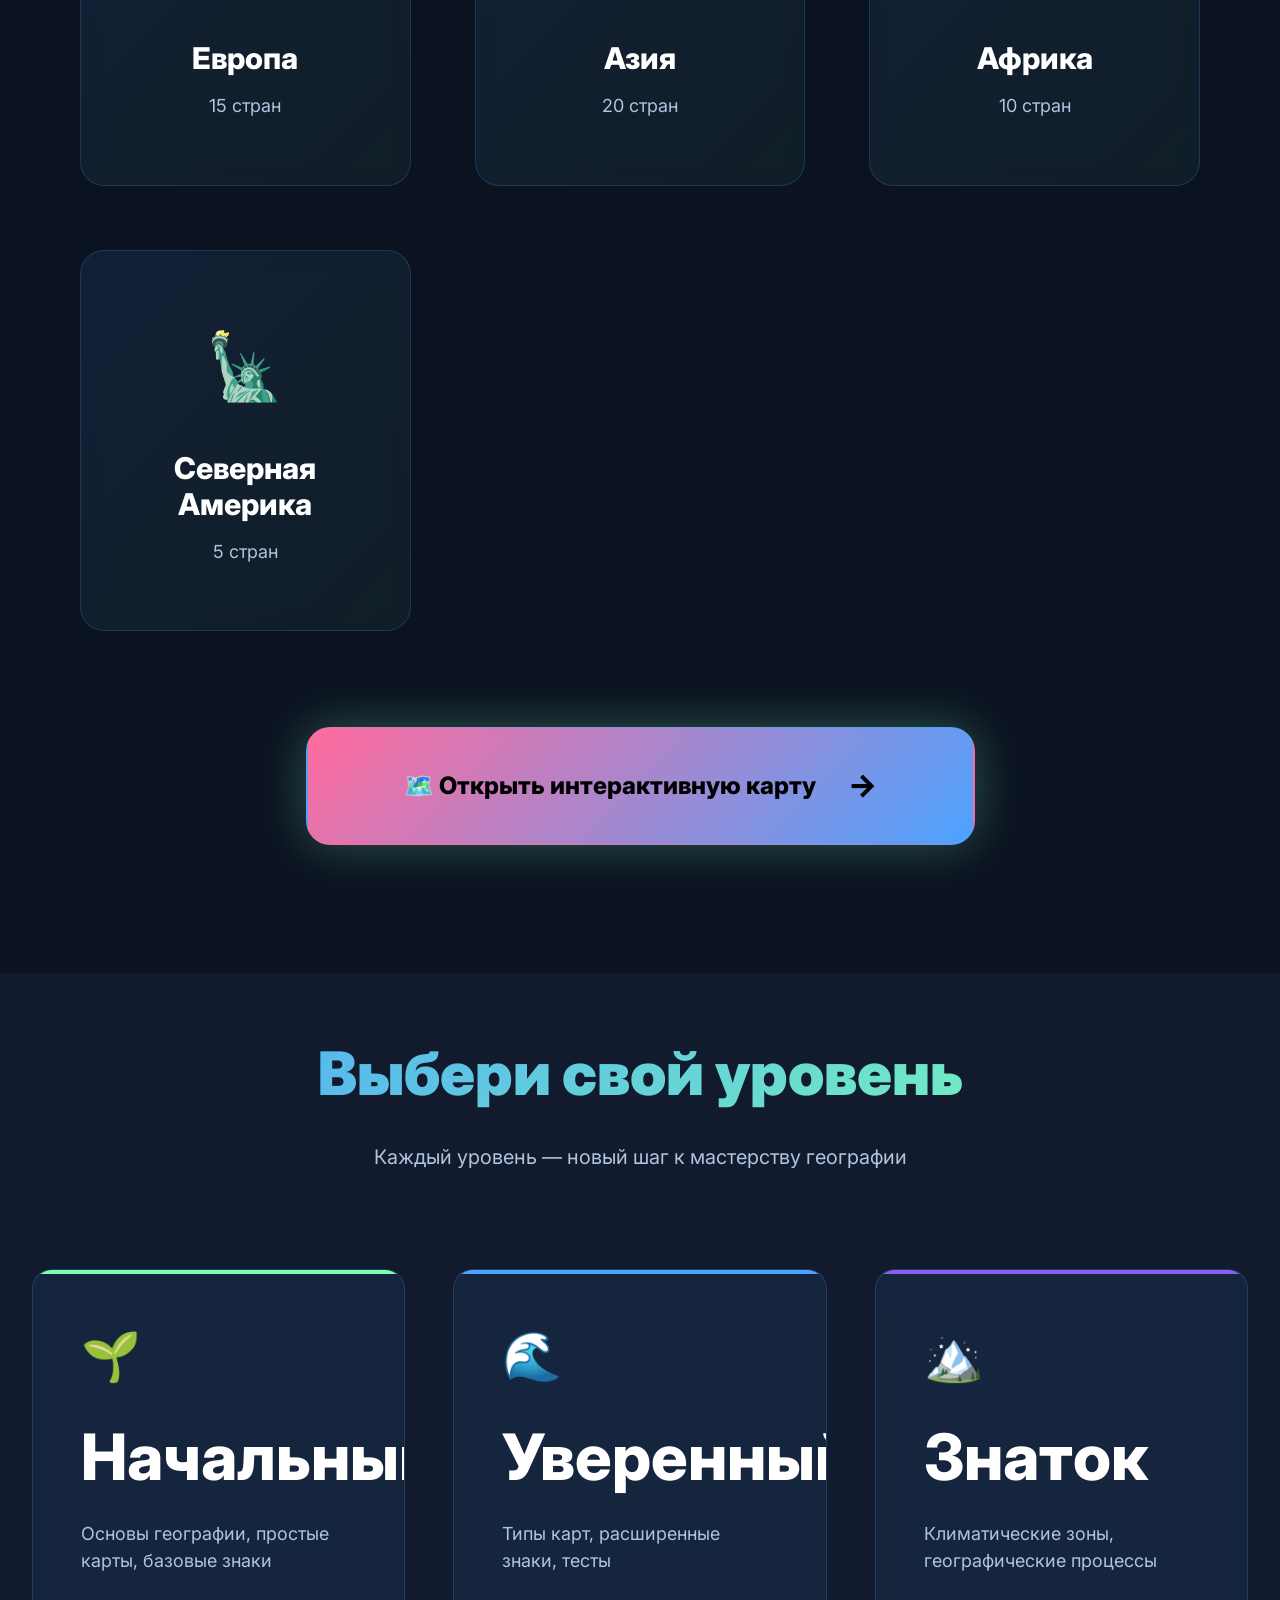
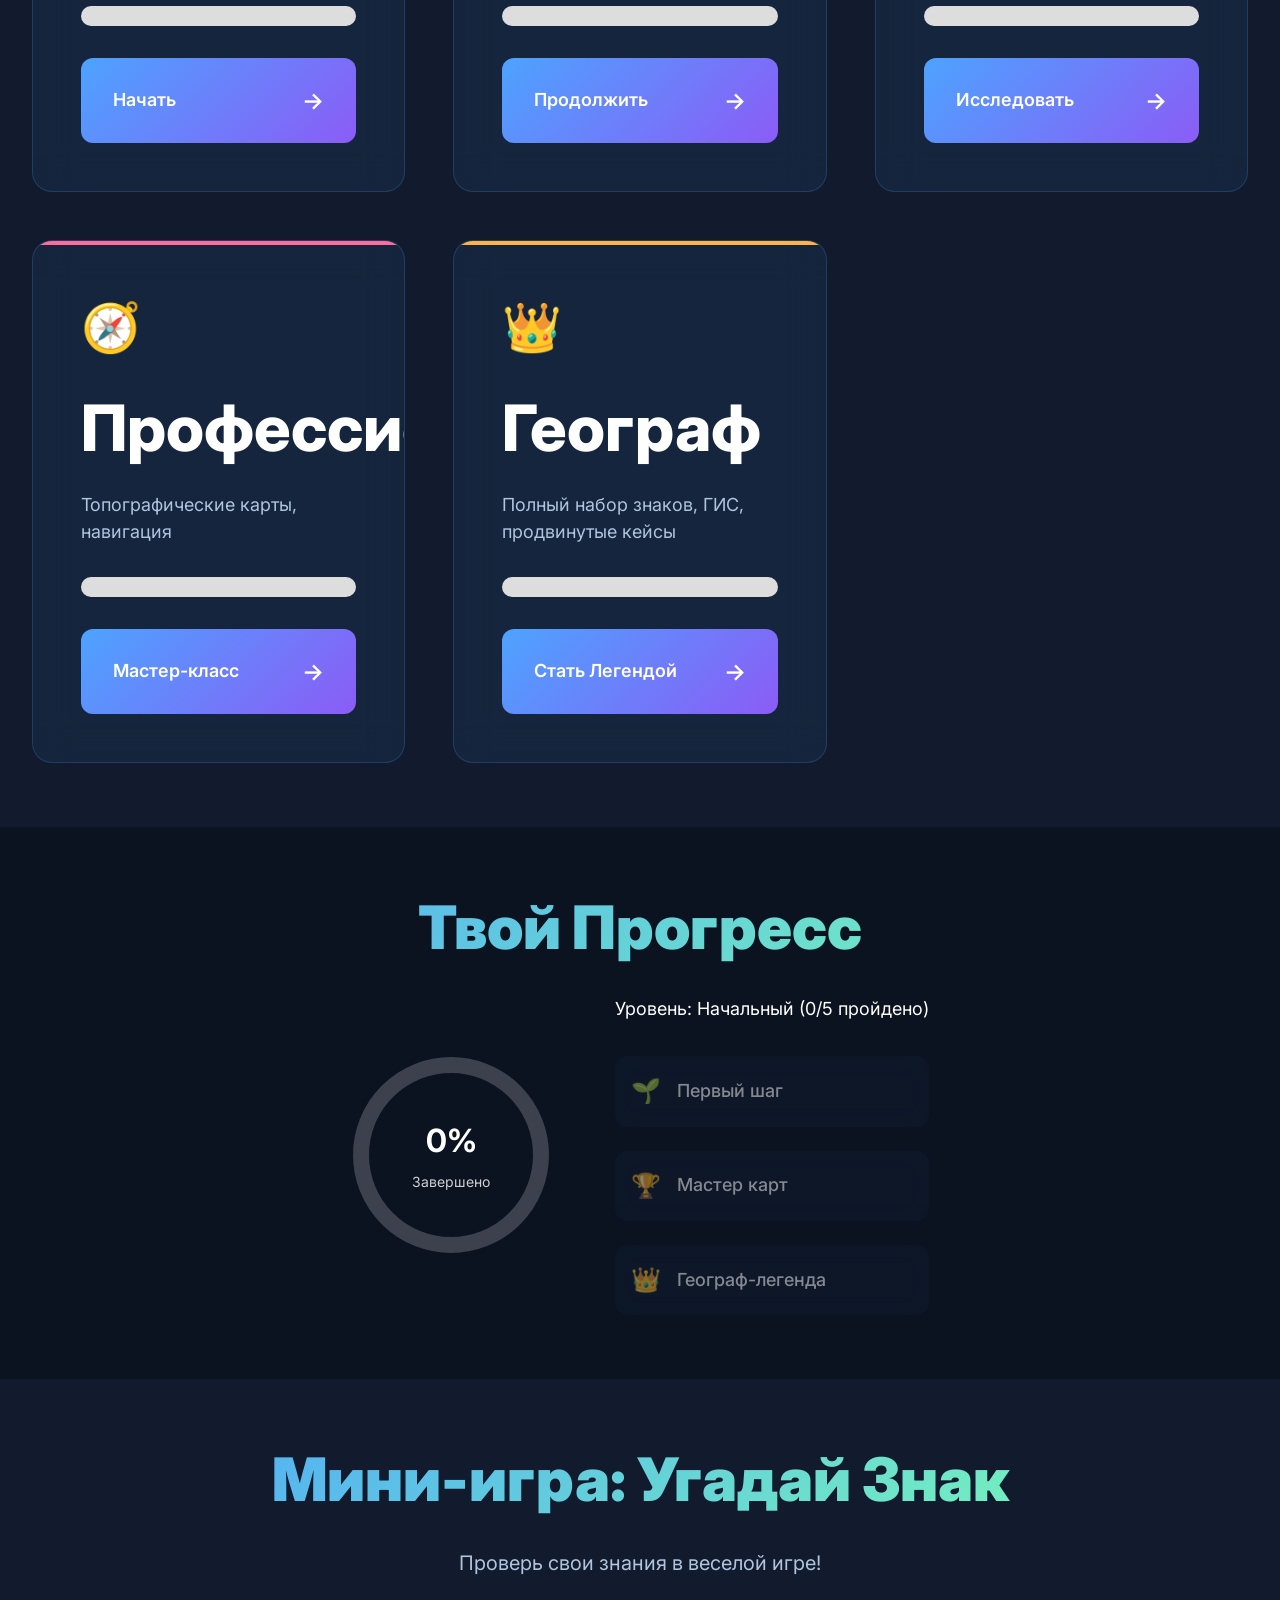
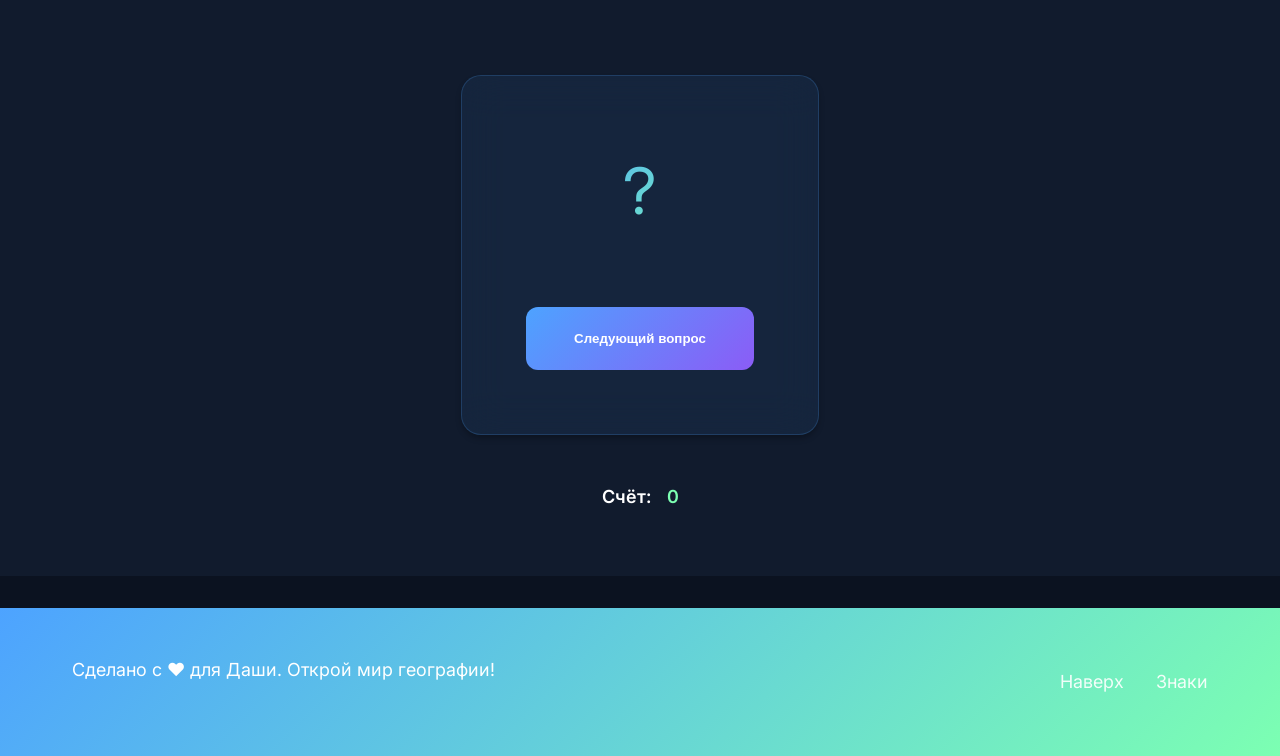
==== commit 9a5d8eb9: "," ====
--- a/index.html
+++ b/index.html
@@ -3,13 +3,13 @@
 <head>
     <meta charset="UTF-8">
     <meta name="viewport" content="width=device-width, initial-scale=1.0">
-    <title>GeoWiki - Премиум Образовательный Сайт по Географии</title>
-    <meta name="description" content="Интерактивная образовательная платформа по географии с wow-эффектами. Изучайте условные знаки, проходите уровни и играйте в мини-игры.">
-    <meta name="keywords" content="география, образование, карты, условные знаки, обучение, интерактив, wow-эффекты">
+    <title>GeoWiki - Интерактивная карта географических объектов мира</title>
+    <meta name="description" content="GeoWiki — интерактивная карта географических объектов. Изучай, добавляй и исследуй географию мира. Исследуй страны, горы, реки и другие географические объекты.">
+    <meta name="keywords" content="география, карта мира, географические объекты, страны, интерактивная карта, образование">
     <meta name="author" content="GeoWiki Team">
     <meta name="robots" content="index, follow">
-    <meta property="og:title" content="GeoWiki - Премиум Образовательный Сайт по Географии">
-    <meta property="og:description" content="Интерактивная образовательная платформа по географии с wow-эффектами. Изучайте условные знаки, проходите уровни и играйте в мини-игры.">
+    <meta property="og:title" content="GeoWiki - Интерактивная карта географических объектов">
+    <meta property="og:description" content="Изучай, добавляй и исследуй географию мира. Интерактивная карта с информацией о странах, горах, реках и других географических объектах.">
     <meta property="og:image" content="https://your-domain.com/preview.jpg">
     <meta property="og:url" content="https://your-domain.com">
     <meta property="og:type" content="website">
@@ -23,14 +23,6 @@
     <link href="https://fonts.googleapis.com/css2?family=Inter:wght@300;400;500;600;700;800&display=swap" rel="stylesheet">
 </head>
 <body>
-    <!-- Прелоадер -->
-    <div id="preloader">
-        <div class="preloader-content">
-            <div class="spinner"></div>
-            <p>Загрузка GeoWiki...</p>
-        </div>
-    </div>
-
     <!-- Custom Cursor -->
     <div class="cursor"></div>
     <div class="cursor-follower"></div>
@@ -60,19 +52,19 @@
         <section id="hero" class="hero-section">
             <div class="hero-content">
                 <h1 class="hero-title">
-                    <span class="hero-title-main">Изучай географию</span>
-                    <span class="hero-title-sub">интерактивно</span>
+                    <span class="hero-title-main">GeoWiki</span>
+                    <span class="hero-title-sub">Интерактивная карта географических объектов</span>
                 </h1>
-                <p class="hero-subtitle">Карты, страны и стратегия. От начинающего путешественника до профессионального географа.</p>
+                <p class="hero-subtitle">Изучай, добавляй и исследуй географию мира. Откройте для себя страны, горы, реки и многое другое через интерактивную карту.</p>
                 <div class="hero-cta">
-                    <a href="#explore" class="cta-button">
-                        <span class="cta-text">🚀 Начать сейчас</span>
+                    <a href="map.html" class="cta-button">
+                        <span class="cta-text">🗺️ Открыть карту</span>
                         <span class="cta-arrow">→</span>
                     </a>
                 </div>
                 <div class="hero-stats">
                     <div class="stat">
-                        <span class="stat-number">50+</span>
+                        <span class="stat-number">195</span>
                         <span class="stat-label">Стран</span>
                     </div>
                     <div class="stat">
@@ -286,6 +278,26 @@
         </div>
     </footer>
 
+    <!-- Error Container (Hidden by default) -->
+    <div id="error-container" class="error-container" style="display: none;">
+        <div class="error-content">
+            <div class="error-icon">⚠️</div>
+            <h2 class="error-title">Ошибка загрузки</h2>
+            <p class="error-message" id="error-message">Не удалось загрузить данные. Попробуйте ещё раз.</p>
+            <button id="error-retry-btn" class="error-retry-btn">🔄 Перезагрузить</button>
+        </div>
+    </div>
+
+    <!-- Empty State Container (Hidden by default) -->
+    <div id="empty-state" class="empty-state" style="display: none;">
+        <div class="empty-state-content">
+            <div class="empty-state-icon">🌍</div>
+            <h2 class="empty-state-title">Нет данных</h2>
+            <p class="empty-state-message">Эта страница кажется пустой.</p>
+            <a href="index.html" class="empty-state-button">← Вернуться на главную</a>
+        </div>
+    </div>
+
     <script src="js/main.js?v=20260407"></script>
 </body>
 </html>
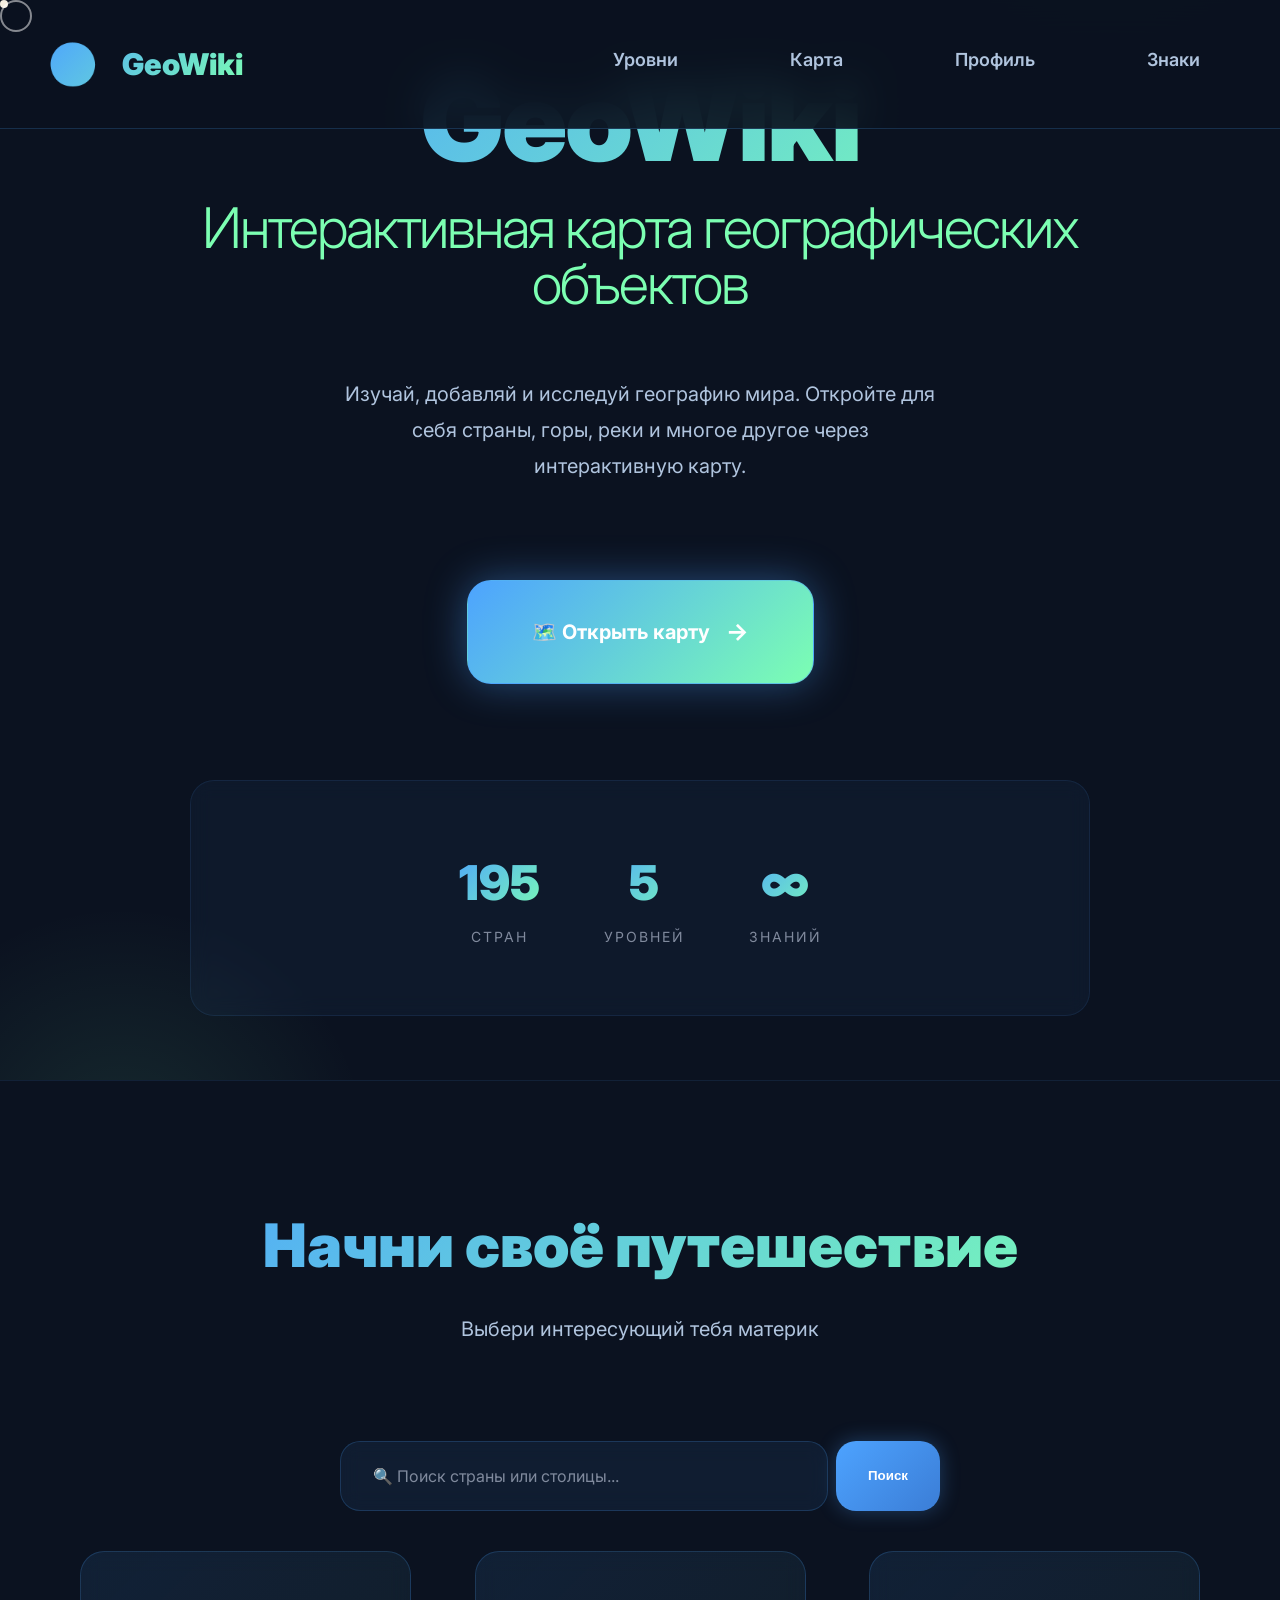
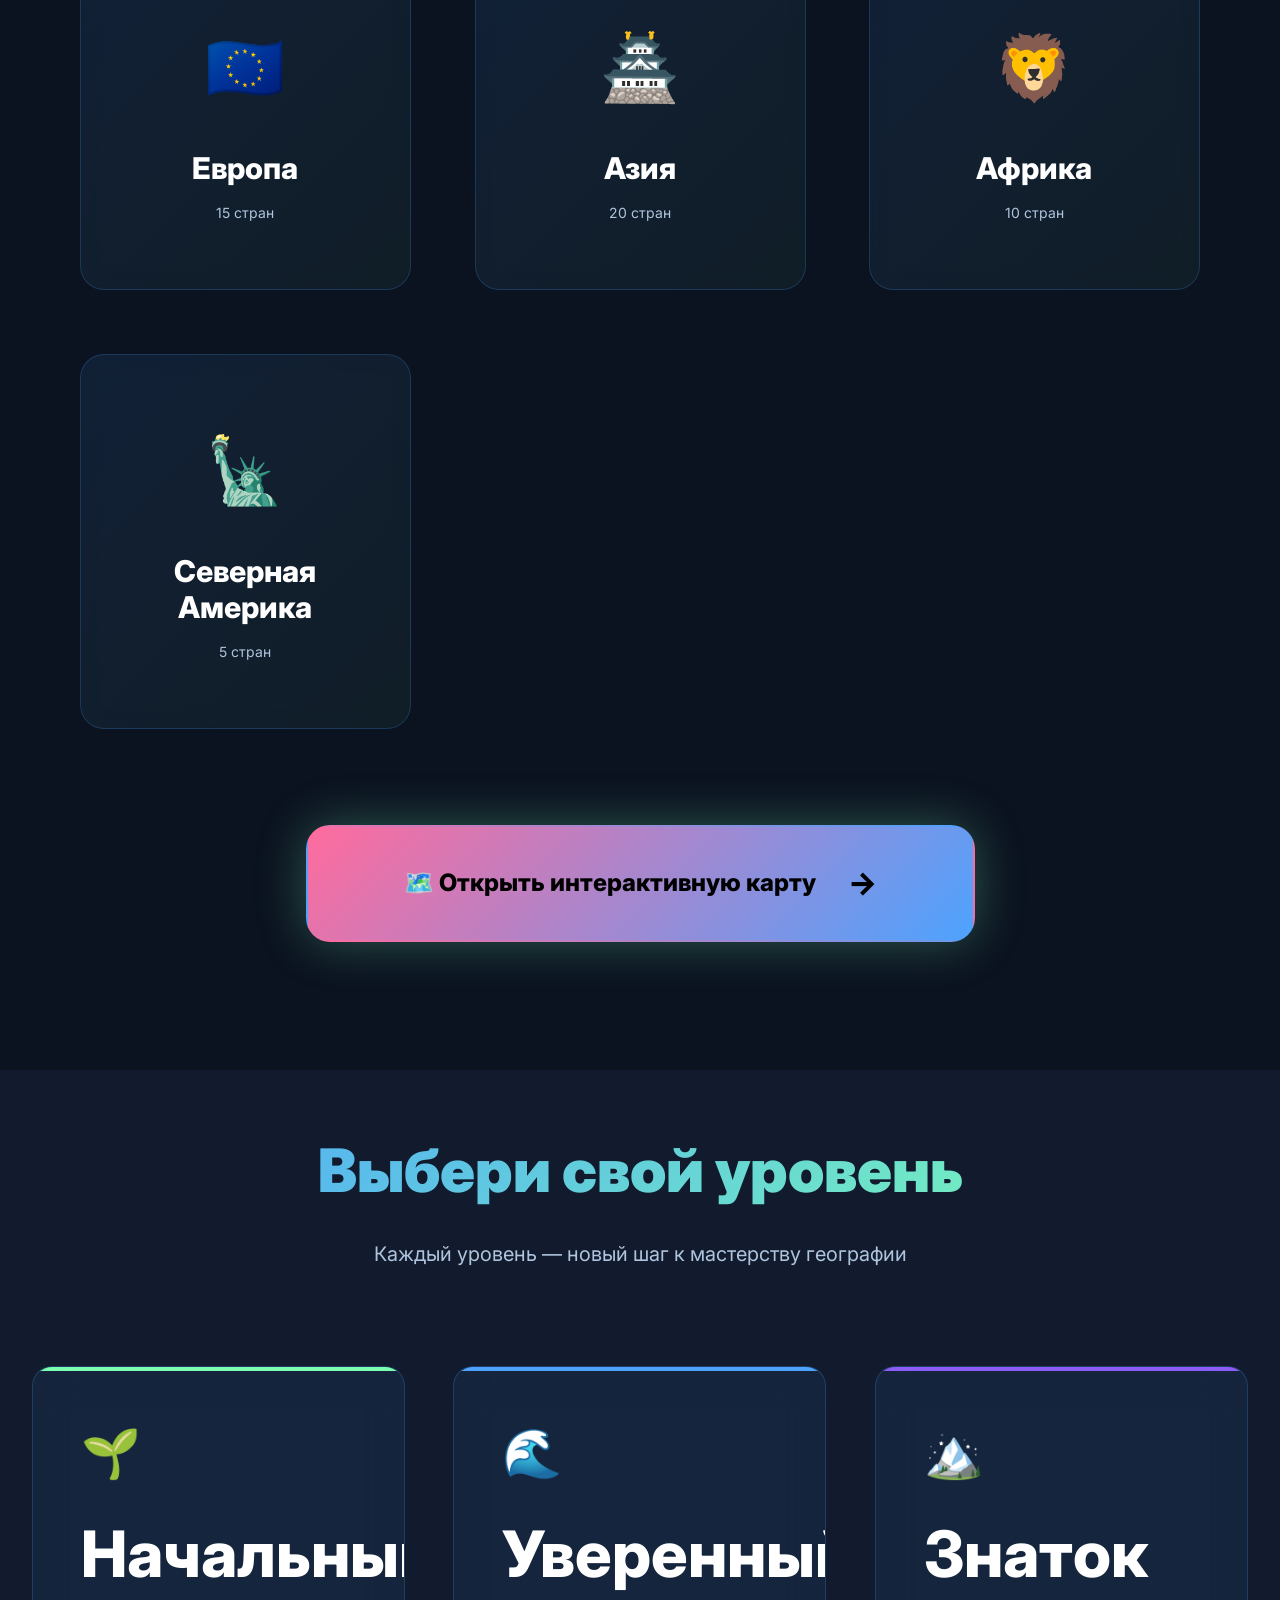
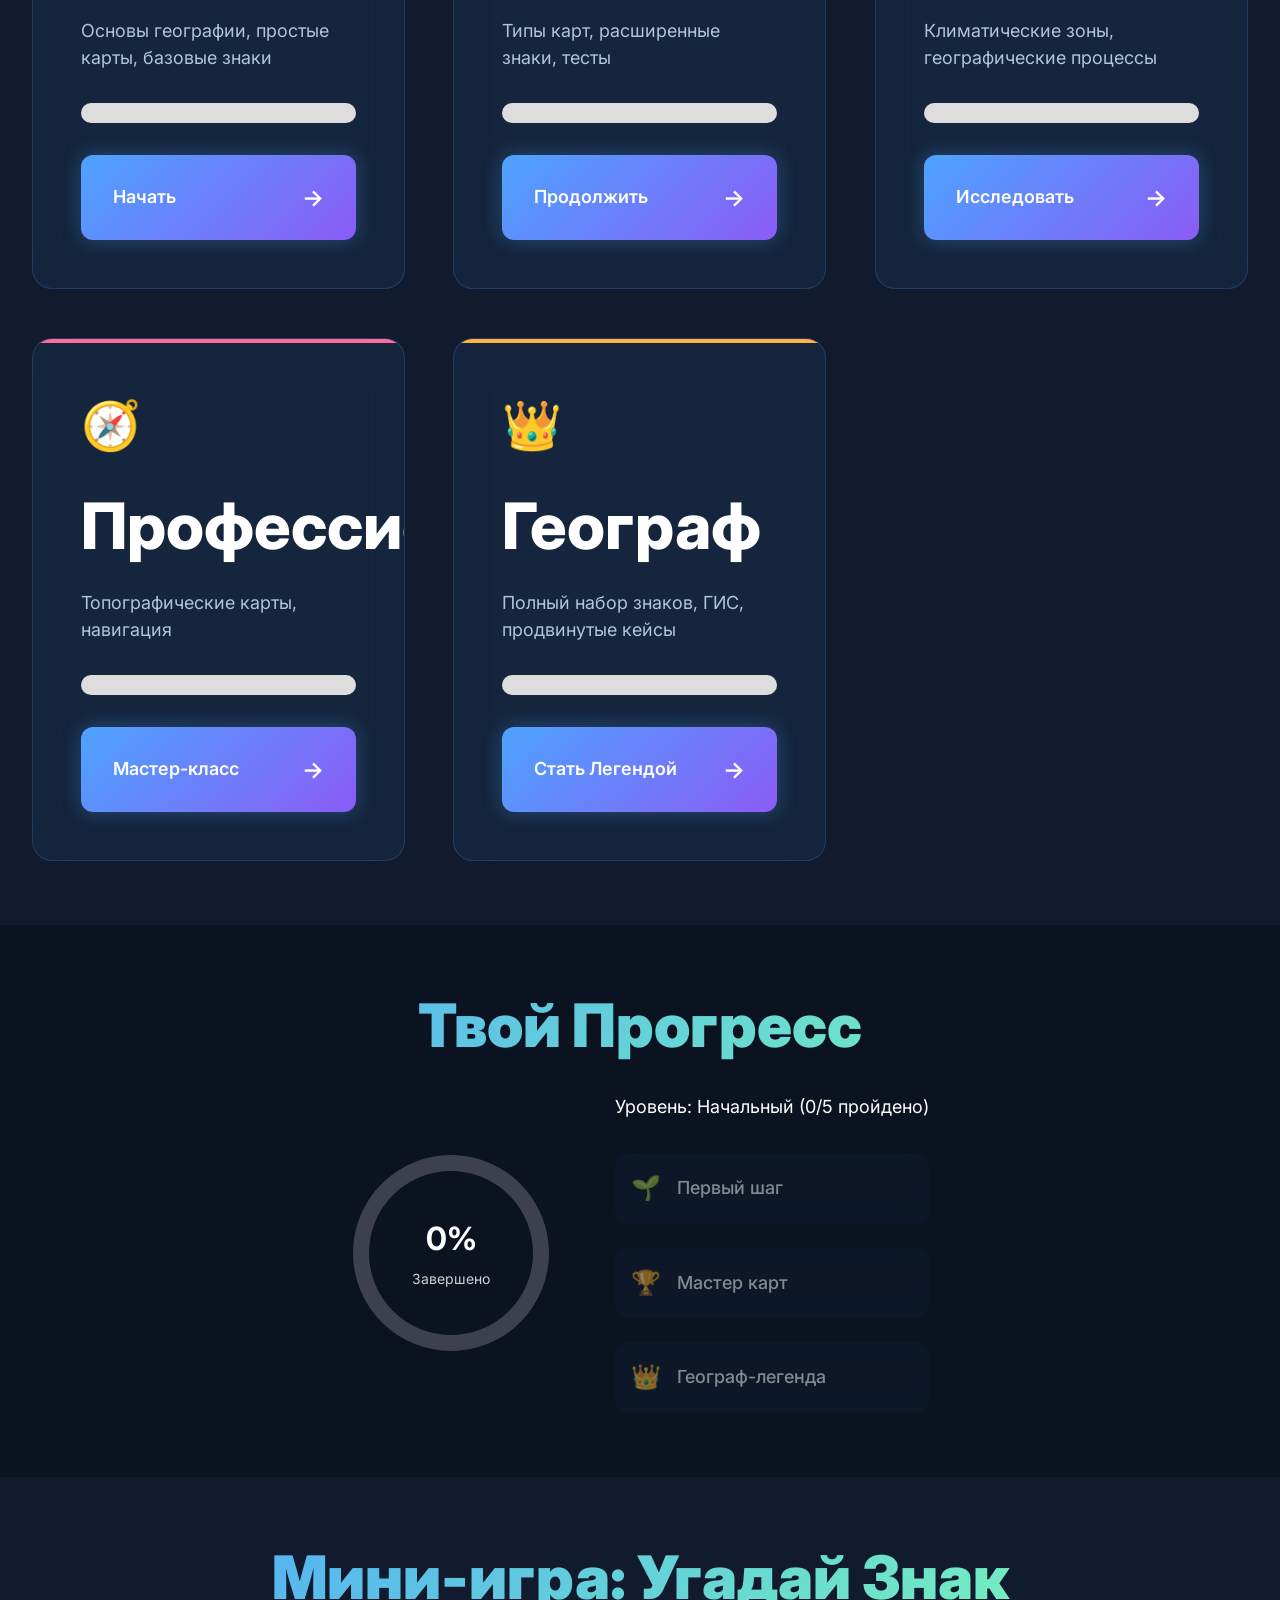
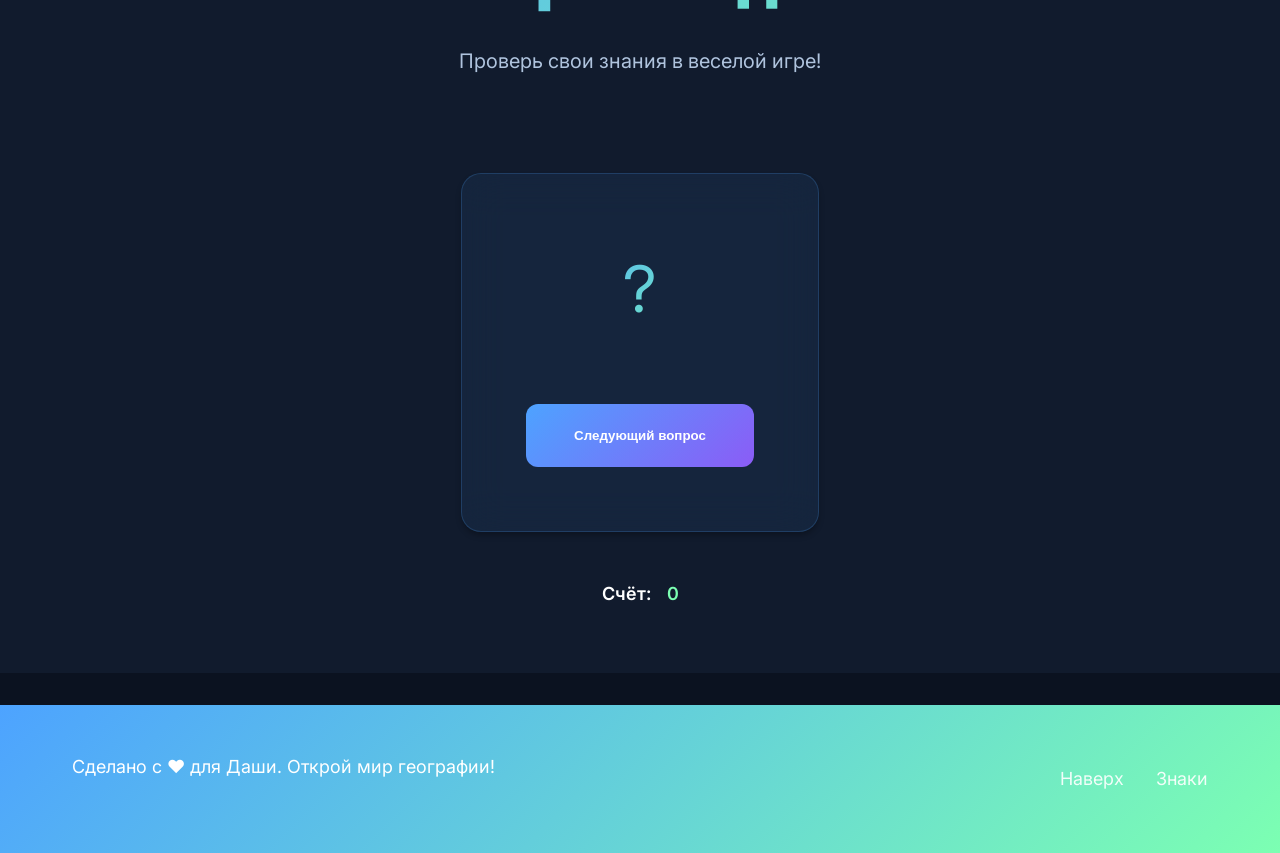
==== commit ed039597: "гзвфеу" ====
--- a/index.html
+++ b/index.html
@@ -84,6 +84,21 @@
             <div class="section-container">
                 <h2 class="section-title">Начни своё путешествие</h2>
                 <p class="section-subtitle">Выбери интересующий тебя материк</p>
+                
+                <!-- Search Bar -->
+                <div class="search-bar-container" style="margin-bottom: 40px;">
+                    <div class="search-bar">
+                        <input 
+                            type="text" 
+                            id="landing-search" 
+                            class="search-input" 
+                            placeholder="🔍 Поиск страны или столицы..." 
+                            autocomplete="off">
+                        <button id="landing-search-btn" class="search-btn">Поиск</button>
+                        <div id="search-results" class="search-results" style="display: none;"></div>
+                    </div>
+                </div>
+
                 <div class="continents-grid">
                     <div class="continent-card" data-continent="europe">
                         <div class="continent-icon">🇪🇺</div>
@@ -299,5 +314,6 @@
     </div>
 
     <script src="js/main.js?v=20260407"></script>
+    <script src="js/search.js?v=20260407"></script>
 </body>
 </html>
--- a/css/design-system.css
+++ b/css/design-system.css
@@ -252,4 +252,313 @@
     --spacing-2xl: 1.5rem;
     --spacing-3xl: 2rem;
   }
+}
+
+/* ===== SEARCH BAR ===== */
+.search-bar-container {
+  margin: 0;
+}
+
+.search-bar {
+  position: relative;
+  display: flex;
+  gap: var(--spacing-xs);
+  width: 100%;
+  max-width: 600px;
+  margin: 0 auto;
+}
+
+.search-input {
+  flex: 1;
+  padding: var(--spacing-md) var(--spacing-lg);
+  background: var(--glass-bg);
+  border: 1px solid var(--glass-border);
+  border-radius: var(--border-radius-lg);
+  color: var(--text-primary);
+  font-family: var(--font-family-primary);
+  font-size: var(--text-sm);
+  backdrop-filter: blur(10px);
+  transition: var(--transition);
+}
+
+.search-input:focus {
+  outline: none;
+  border-color: var(--primary-color);
+  background: rgba(77, 163, 255, 0.15);
+  box-shadow: 0 0 20px rgba(77, 163, 255, 0.3);
+}
+
+.search-input::placeholder {
+  color: var(--text-light);
+}
+
+.search-btn {
+  padding: var(--spacing-md) var(--spacing-lg);
+  background: linear-gradient(135deg, var(--primary-color), var(--primary-dark));
+  border: none;
+  border-radius: var(--border-radius-lg);
+  color: white;
+  font-weight: 600;
+  cursor: pointer;
+  transition: var(--transition);
+  box-shadow: 0 0 20px rgba(77, 163, 255, 0.3);
+}
+
+.search-btn:hover {
+  transform: translateY(-2px);
+  box-shadow: 0 0 30px rgba(77, 163, 255, 0.5);
+}
+
+.search-results {
+  position: absolute;
+  top: 100%;
+  left: 0;
+  right: 0;
+  margin-top: var(--spacing-xs);
+  background: var(--bg-dark-2);
+  border: 1px solid var(--glass-border);
+  border-radius: var(--border-radius-lg);
+  backdrop-filter: blur(10px);
+  max-height: 300px;
+  overflow-y: auto;
+  z-index: 100;
+}
+
+.search-result-item {
+  padding: var(--spacing-md) var(--spacing-lg);
+  border-bottom: 1px solid rgba(77, 163, 255, 0.1);
+  cursor: pointer;
+  transition: var(--transition);
+}
+
+.search-result-item:hover {
+  background: rgba(77, 163, 255, 0.1);
+}
+
+.search-result-item:last-child {
+  border-bottom: none;
+}
+
+.search-result-name {
+  display: block;
+  font-weight: 600;
+  color: var(--text-primary);
+  margin-bottom: 4px;
+}
+
+.search-result-capital {
+  display: block;
+  font-size: var(--text-xs);
+  color: var(--text-light);
+}
+
+/* ===== SKELETON LOADING ===== */
+.skeleton {
+  display: inline-block;
+  background: linear-gradient(90deg, 
+    var(--bg-dark-2) 0%, 
+    var(--bg-dark-3) 50%, 
+    var(--bg-dark-2) 100%);
+  background-size: 200% 100%;
+  animation: skeleton-loading 1.5s infinite;
+}
+
+@keyframes skeleton-loading {
+  0% {
+    background-position: 200% 0;
+  }
+  100% {
+    background-position: -200% 0;
+  }
+}
+
+.card-skeleton {
+  height: 200px;
+  border-radius: var(--border-radius-lg);
+  margin-bottom: var(--spacing-lg);
+}
+
+.skeleton-text {
+  height: 16px;
+  border-radius: 4px;
+  margin-bottom: 8px;
+}
+
+.skeleton-text.large {
+  height: 24px;
+  margin-bottom: 16px;
+}
+
+/* ===== BUTTON IMPROVEMENTS ===== */
+.cta-button,
+.level-btn,
+.map-button,
+.filter-btn {
+  position: relative;
+  overflow: hidden;
+  transition: var(--transition);
+}
+
+.cta-button::before,
+.level-btn::before,
+.map-button::before {
+  content: '';
+  position: absolute;
+  top: 0;
+  left: -100%;
+  width: 100%;
+  height: 100%;
+  background: rgba(255, 255, 255, 0.1);
+  transition: left 0.3s ease;
+}
+
+.cta-button:hover::before,
+.level-btn:hover::before,
+.map-button:hover::before {
+  left: 100%;
+}
+
+.cta-button,
+.level-btn,
+.map-button {
+  box-shadow: 0 0 20px rgba(77, 163, 255, 0.3);
+}
+
+.cta-button:hover,
+.level-btn:hover,
+.map-button:hover {
+  transform: translateY(-4px);
+  box-shadow: 0 0 30px rgba(77, 163, 255, 0.5);
+}
+
+.filter-btn {
+  border-radius: var(--border-radius);
+  padding: var(--spacing-sm) var(--spacing-md);
+  background: rgba(77, 163, 255, 0.1);
+  border: 1px solid rgba(77, 163, 255, 0.2);
+  color: var(--text-secondary);
+  font-weight: 600;
+  cursor: pointer;
+}
+
+.filter-btn:hover {
+  background: rgba(77, 163, 255, 0.2);
+  border-color: rgba(77, 163, 255, 0.5);
+}
+
+.filter-btn.active {
+  background: var(--primary-color);
+  border-color: var(--primary-color);
+  color: white;
+}
+
+/* ===== CONTINENT CARD IMPROVEMENTS ===== */
+.continent-card {
+  position: relative;
+  overflow: hidden;
+  border-radius: var(--border-radius-lg);
+  background: var(--glass-bg);
+  border: 1px solid var(--glass-border);
+  padding: var(--spacing-lg);
+  text-align: center;
+  cursor: pointer;
+  transition: var(--transition);
+  backdrop-filter: blur(10px);
+}
+
+.continent-card::before {
+  content: '';
+  position: absolute;
+  top: -50%;
+  left: -50%;
+  width: 200%;
+  height: 200%;
+  background: radial-gradient(circle, rgba(77, 163, 255, 0.3) 0%, transparent 70%);
+  opacity: 0;
+  transition: opacity 0.3s ease;
+}
+
+.continent-card:hover {
+  background: rgba(77, 163, 255, 0.15);
+  border-color: var(--primary-color);
+  transform: translateY(-4px);
+  box-shadow: 0 0 30px rgba(77, 163, 255, 0.4);
+}
+
+.continent-card:hover::before {
+  opacity: 1;
+}
+
+.continent-icon {
+  font-size: 3rem;
+  margin-bottom: var(--spacing-md);
+  display: block;
+}
+
+.continent-card h3 {
+  font-size: var(--text-lg);
+  font-weight: 600;
+  color: var(--text-primary);
+  margin: 0 0 8px 0;
+}
+
+.continent-card p {
+  color: var(--text-light);
+  margin: 0;
+  font-size: var(--text-xs);
+}
+
+/* ===== LEVEL CARD IMPROVEMENTS ===== */
+.level-card {
+  position: relative;
+  overflow: hidden;
+  border-radius: var(--border-radius-lg);
+  background: var(--glass-bg);
+  border: 1px solid var(--glass-border);
+  backdrop-filter: blur(10px);
+  transition: var(--transition);
+  cursor: pointer;
+  height: 100%;
+}
+
+.level-card::before {
+  content: '';
+  position: absolute;
+  top: 0;
+  left: 0;
+  right: 0;
+  bottom: 0;
+  background: linear-gradient(135deg, transparent 0%, rgba(77, 163, 255, 0.1) 100%);
+  opacity: 0;
+  transition: opacity 0.3s ease;
+}
+
+.level-card:hover {
+  transform: translateY(-8px);
+  border-color: var(--primary-color);
+  box-shadow: 0 10px 40px rgba(77, 163, 255, 0.3);
+}
+
+.level-card:hover::before {
+  opacity: 1;
+}
+
+/* ===== RESPONSIVE IMPROVEMENTS ===== */
+@media (max-width: 768px) {
+  .search-bar {
+    flex-direction: column;
+  }
+  
+  .search-results {
+    position: static;
+    margin-top: var(--spacing-xs);
+  }
+  
+  .continent-card:hover {
+    transform: scale(1.02);
+  }
+  
+  .level-card:hover {
+    transform: scale(1.02);
+  }
 }
--- a/css/style.css
+++ b/css/style.css
@@ -1892,4 +1892,103 @@
 .map-button:hover .btn-arrow {
     transform: translateX(8px);
 }
+
+/* ===== SMOOTH ANIMATIONS ===== */
+
+@keyframes slideInUp {
+    from {
+        opacity: 0;
+        transform: translateY(30px);
+    }
+    to {
+        opacity: 1;
+        transform: translateY(0);
+    }
+}
+
+@keyframes slideInDown {
+    from {
+        opacity: 0;
+        transform: translateY(-30px);
+    }
+    to {
+        opacity: 1;
+        transform: translateY(0);
+    }
+}
+
+@keyframes fadeInScale {
+    from {
+        opacity: 0;
+        transform: scale(0.95);
+    }
+    to {
+        opacity: 1;
+        transform: scale(1);
+    }
+}
+
+/* Apply animations to sections */
+.hero-section,
+.explore-section,
+.levels-section,
+.progress-section,
+.mini-game-section {
+    animation: slideInUp 0.6s ease-out forwards;
+}
+
+.explore-section {
+    animation-delay: 0.1s;
+}
+
+.levels-section {
+    animation-delay: 0.2s;
+}
+
+.progress-section {
+    animation-delay: 0.3s;
+}
+
+.mini-game-section {
+    animation-delay: 0.4s;
+}
+
+/* Continent cards stagger animation */
+.continent-card {
+    animation: fadeInScale 0.5s ease-out forwards;
+    opacity: 0;
+}
+
+.continent-card:nth-child(1) { animation-delay: 0.1s; }
+.continent-card:nth-child(2) { animation-delay: 0.2s; }
+.continent-card:nth-child(3) { animation-delay: 0.3s; }
+.continent-card:nth-child(4) { animation-delay: 0.4s; }
+
+/* Level cards stagger animation */
+.level-card {
+    animation: fadeInScale 0.5s ease-out forwards;
+    opacity: 0;
+}
+
+.level-card:nth-child(1) { animation-delay: 0.1s; }
+.level-card:nth-child(2) { animation-delay: 0.2s; }
+.level-card:nth-child(3) { animation-delay: 0.3s; }
+.level-card:nth-child(4) { animation-delay: 0.4s; }
+.level-card:nth-child(5) { animation-delay: 0.5s; }
+
+/* Cursor pointer for interactive elements */
+.continent-card,
+.level-card,
+.cta-button,
+.level-btn,
+.map-button,
+.filter-btn,
+button {
+    cursor: pointer;
+}
+
+/* Smooth hover transitions */
+a, button, .level-card, .continent-card {
+    transition: all 0.3s cubic-bezier(0.4, 0, 0.2, 1);
+}
 }
